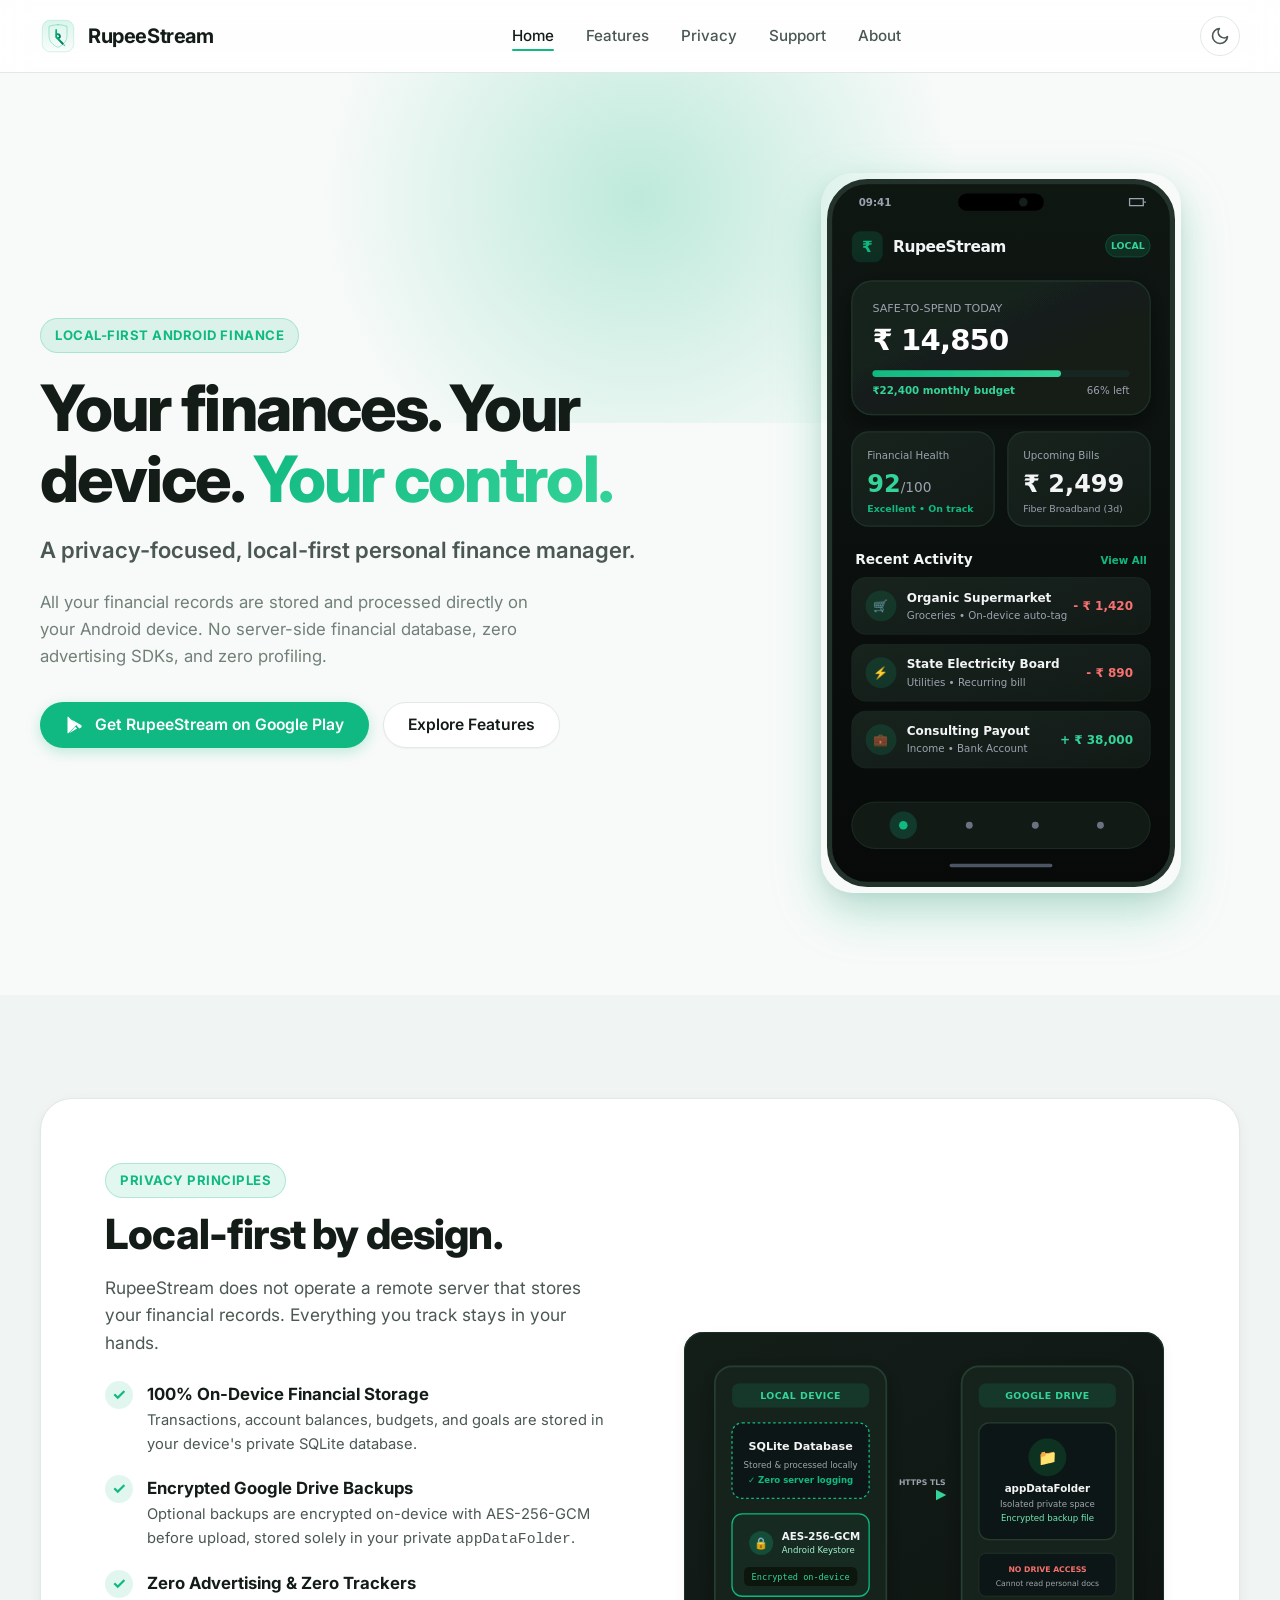
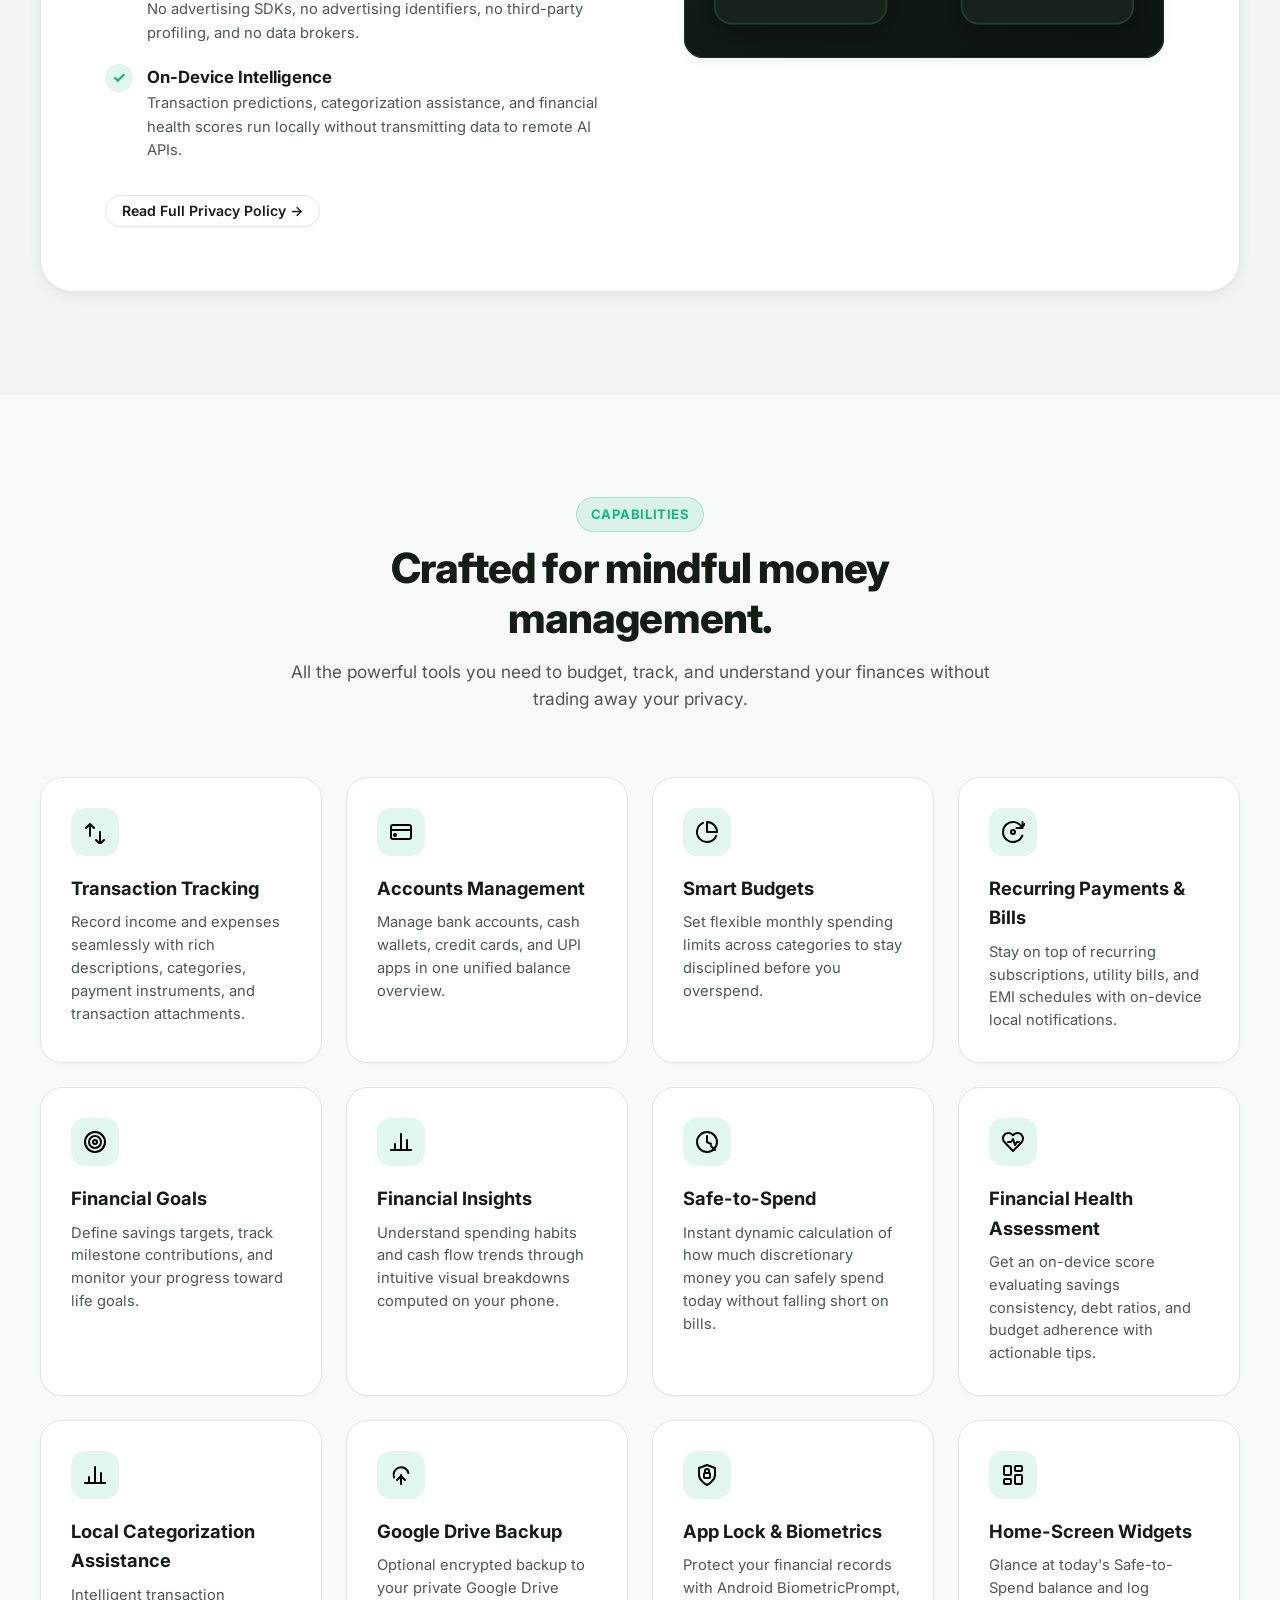
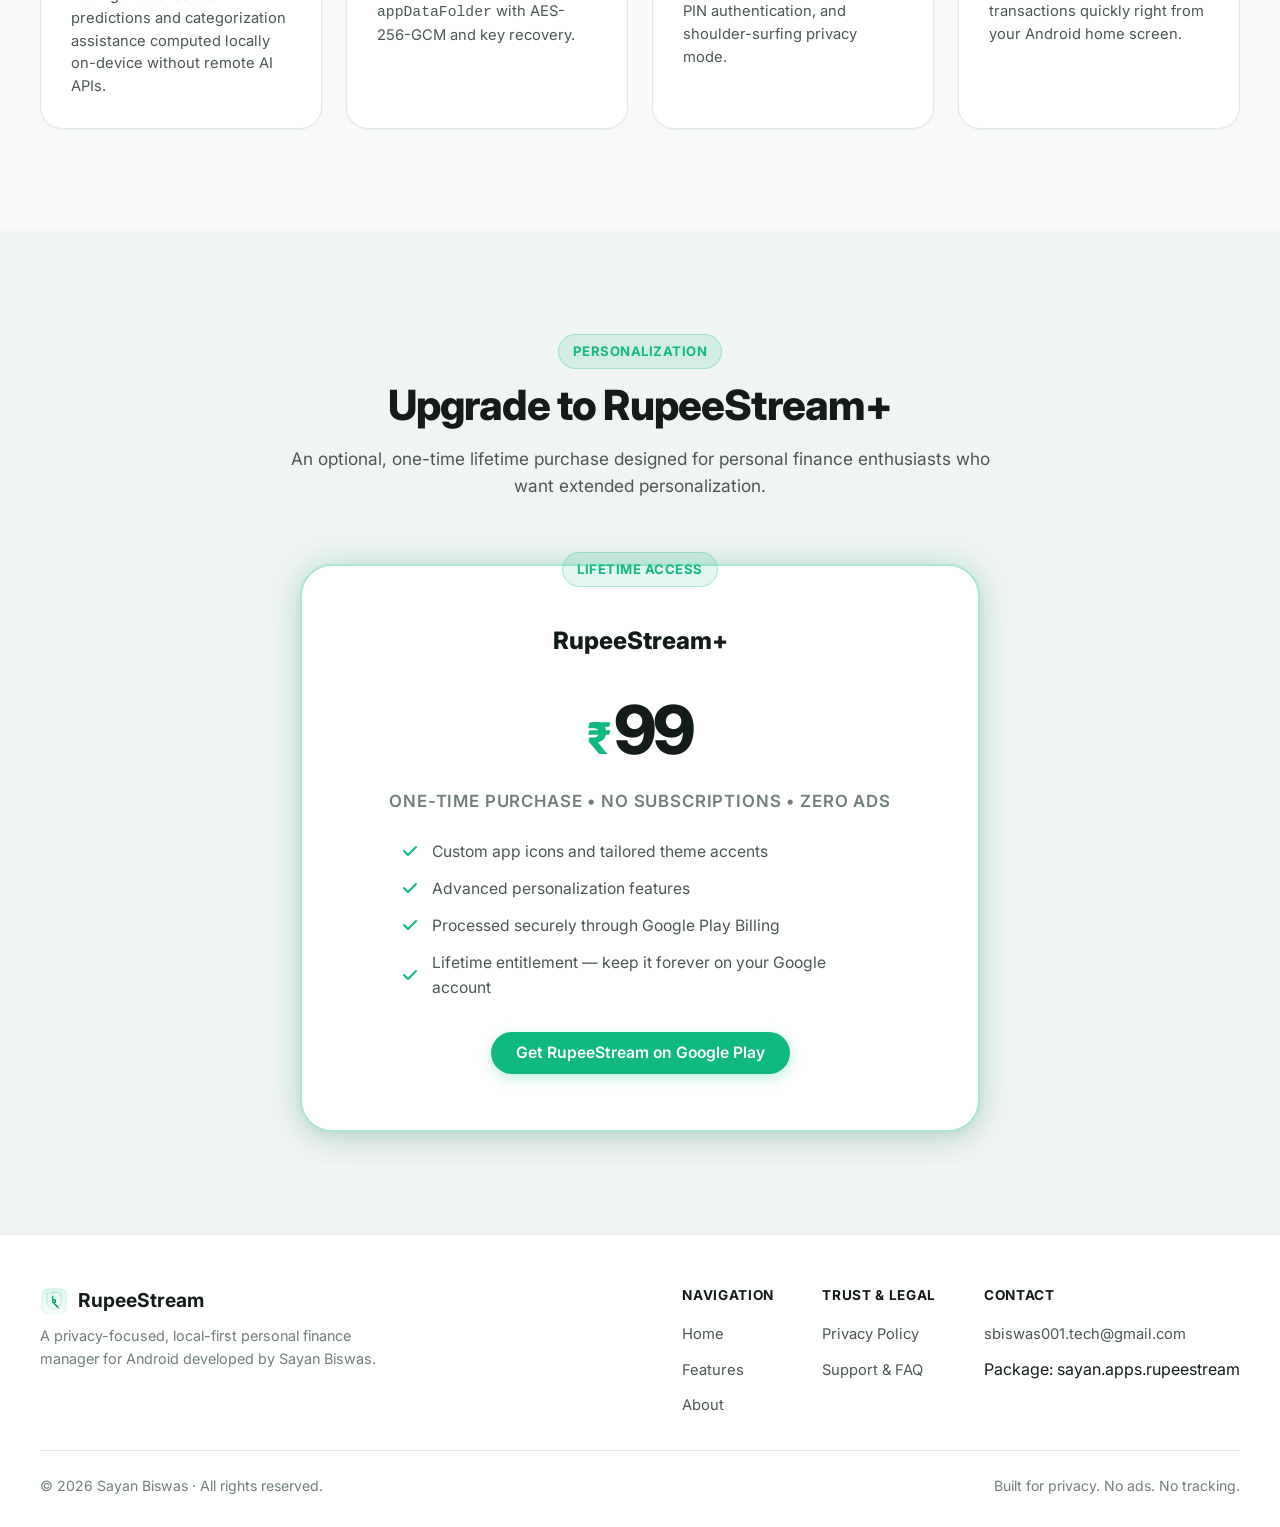
==== index.html @ f7b8b05d "Initial commit: RupeeStream showcase website" ====
<!DOCTYPE html>
<html lang="en">
<head>
  <meta charset="UTF-8">
  <meta name="viewport" content="width=device-width, initial-scale=1.0">
  <title>RupeeStream — Privacy-Focused, Local-First Personal Finance Manager</title>
  <meta name="description" content="RupeeStream is a local-first Android personal finance application by Sayan Biswas. Your finances, your device, your control. Zero tracking, zero ads, encrypted backups.">
  
  <!-- Open Graph / Meta -->
  <meta property="og:type" content="website">
  <meta property="og:title" content="RupeeStream — Privacy-Focused Personal Finance">
  <meta property="og:description" content="Local-first personal finance application for Android. Track expenses, budgets, recurring bills, and safe-to-spend with total on-device privacy.">
  <meta property="og:image" content="assets/branding/logo.svg">
  <meta name="theme-color" content="#10B981">

  <!-- Favicon -->
  <link rel="icon" type="image/svg+xml" href="assets/branding/favicon.svg">

  <!-- Fonts & Stylesheet -->
  <link rel="preconnect" href="https://fonts.googleapis.com">
  <link rel="preconnect" href="https://fonts.gstatic.com" crossorigin>
  <link href="https://fonts.googleapis.com/css2?family=Inter:wght@400;500;600;700;800&display=swap" rel="stylesheet">
  <link rel="stylesheet" href="assets/css/style.css">
</head>
<body>

  <!-- Site Navigation Header -->
  <header class="site-header" id="header">
    <div class="container nav-container">
      <a href="index.html" class="brand-link" aria-label="RupeeStream Home">
        <img src="assets/branding/logo.svg" alt="RupeeStream Logo" class="brand-logo" width="36" height="36">
        <span class="brand-name">RupeeStream</span>
      </a>

      <nav aria-label="Main Navigation">
        <ul class="nav-links">
          <li><a href="index.html" class="nav-link active">Home</a></li>
          <li><a href="#features" class="nav-link">Features</a></li>
          <li><a href="privacy-policy.html" class="nav-link">Privacy</a></li>
          <li><a href="support.html" class="nav-link">Support</a></li>
          <li><a href="about.html" class="nav-link">About</a></li>
        </ul>
      </nav>

      <div class="nav-actions">
        <button class="theme-toggle" type="button" aria-label="Toggle theme" title="Toggle theme">
          <svg xmlns="http://www.w3.org/2000/svg" viewBox="0 0 24 24" fill="none" stroke="currentColor" stroke-width="2"><path d="M21 12.79A9 9 0 1 1 11.21 3 7 7 0 0 0 21 12.79z"/></svg>
        </button>
        <button class="mobile-nav-toggle" type="button" aria-label="Open menu" aria-expanded="false">
          <svg xmlns="http://www.w3.org/2000/svg" viewBox="0 0 24 24" fill="none" stroke="currentColor" stroke-width="2"><line x1="3" y1="12" x2="21" y2="12"/><line x1="3" y1="6" x2="21" y2="6"/><line x1="3" y1="18" x2="21" y2="18"/></svg>
        </button>
      </div>
    </div>
  </header>

  <main>
    <!-- Hero Section -->
    <section class="hero" id="hero">
      <div class="hero-glow-bg"></div>
      <div class="container hero-grid">
        <div class="hero-content">
          <span class="badge-pill">Local-First Android Finance</span>
          <h1 class="hero-title">Your finances. Your device. <span>Your control.</span></h1>
          <p class="hero-tagline">A privacy-focused, local-first personal finance manager.</p>
          <p class="hero-philosophy">
            All your financial records are stored and processed directly on your Android device. No server-side financial database, zero advertising SDKs, and zero profiling.
          </p>
          <div class="hero-actions">
            <!-- Google Play Store Button (Placeholder configured for sayan.apps.rupeestream) -->
            <a href="https://play.google.com/store/apps/details?id=sayan.apps.rupeestream" class="btn btn-primary" target="_blank" rel="noopener noreferrer">
              <svg xmlns="http://www.w3.org/2000/svg" viewBox="0 0 24 24" width="20" height="20" fill="currentColor"><path d="M3.609 1.814L13.792 12 3.61 22.186a2.38 2.38 0 0 1-.61-.986V2.8c0-.369.215-.718.609-.986zm11.254 11.257l2.257-2.257-9.432-5.445 7.175 7.702zm2.257-2.257l1.96 1.132a1.868 1.868 0 0 1 0 3.238l-1.96 1.132-2.583-2.751 2.583-2.751zm-4.84 3.265l-7.175 7.702 9.432-5.445-2.257-2.257z"/></svg>
              Get RupeeStream on Google Play
            </a>
            <a href="#features" class="btn btn-secondary">Explore Features</a>
          </div>
        </div>

        <div class="hero-preview">
          <img src="assets/screenshots/mockup-dashboard.svg" alt="RupeeStream Android App Dashboard Preview" class="hero-mockup-frame" width="360" height="720">
        </div>
      </div>
    </section>

    <!-- Privacy Spotlight Section -->
    <section class="section section-alt" id="privacy">
      <div class="container">
        <div class="privacy-spotlight-card">
          <div class="privacy-spotlight-grid">
            <div>
              <span class="badge-pill">Privacy Principles</span>
              <h2 class="section-title">Local-first by design.</h2>
              <p class="section-subtitle">
                RupeeStream does not operate a remote server that stores your financial records. Everything you track stays in your hands.
              </p>

              <div class="privacy-points">
                <div class="privacy-point">
                  <div class="privacy-point-icon">✓</div>
                  <div>
                    <h4>100% On-Device Financial Storage</h4>
                    <p>Transactions, account balances, budgets, and goals are stored in your device's private SQLite database.</p>
                  </div>
                </div>

                <div class="privacy-point">
                  <div class="privacy-point-icon">✓</div>
                  <div>
                    <h4>Encrypted Google Drive Backups</h4>
                    <p>Optional backups are encrypted on-device with AES-256-GCM before upload, stored solely in your private <code>appDataFolder</code>.</p>
                  </div>
                </div>

                <div class="privacy-point">
                  <div class="privacy-point-icon">✓</div>
                  <div>
                    <h4>Zero Advertising &amp; Zero Trackers</h4>
                    <p>No advertising SDKs, no advertising identifiers, no third-party profiling, and no data brokers.</p>
                  </div>
                </div>

                <div class="privacy-point">
                  <div class="privacy-point-icon">✓</div>
                  <div>
                    <h4>On-Device Intelligence</h4>
                    <p>Transaction predictions, categorization assistance, and financial health scores run locally without transmitting data to remote AI APIs.</p>
                  </div>
                </div>
              </div>

              <div style="margin-top: 32px;">
                <a href="privacy-policy.html" class="btn btn-secondary btn-sm">Read Full Privacy Policy →</a>
              </div>
            </div>

            <div style="display: flex; justify-content: center;">
              <img src="assets/screenshots/mockup-privacy-backup.svg" alt="AES-256-GCM On-Device Encryption to Google Drive appDataFolder" style="border-radius: 18px; box-shadow: var(--shadow-md); width: 100%; max-width: 480px;">
            </div>
          </div>
        </div>
      </div>
    </section>

    <!-- Core Features Grid -->
    <section class="section" id="features">
      <div class="container">
        <div class="section-header">
          <span class="badge-pill">Capabilities</span>
          <h2 class="section-title">Crafted for mindful money management.</h2>
          <p class="section-subtitle">
            All the powerful tools you need to budget, track, and understand your finances without trading away your privacy.
          </p>
        </div>

        <div class="features-grid">
          <!-- 1. Transactions -->
          <article class="feature-card">
            <div class="feature-icon-wrapper">
              <img src="assets/icons/transactions.svg" alt="" width="24" height="24">
            </div>
            <h3 class="feature-title">Transaction Tracking</h3>
            <p class="feature-desc">Record income and expenses seamlessly with rich descriptions, categories, payment instruments, and transaction attachments.</p>
          </article>

          <!-- 2. Accounts -->
          <article class="feature-card">
            <div class="feature-icon-wrapper">
              <img src="assets/icons/accounts.svg" alt="" width="24" height="24">
            </div>
            <h3 class="feature-title">Accounts Management</h3>
            <p class="feature-desc">Manage bank accounts, cash wallets, credit cards, and UPI apps in one unified balance overview.</p>
          </article>

          <!-- 3. Budgets -->
          <article class="feature-card">
            <div class="feature-icon-wrapper">
              <img src="assets/icons/budgets.svg" alt="" width="24" height="24">
            </div>
            <h3 class="feature-title">Smart Budgets</h3>
            <p class="feature-desc">Set flexible monthly spending limits across categories to stay disciplined before you overspend.</p>
          </article>

          <!-- 4. Recurring Payments -->
          <article class="feature-card">
            <div class="feature-icon-wrapper">
              <img src="assets/icons/recurring.svg" alt="" width="24" height="24">
            </div>
            <h3 class="feature-title">Recurring Payments &amp; Bills</h3>
            <p class="feature-desc">Stay on top of recurring subscriptions, utility bills, and EMI schedules with on-device local notifications.</p>
          </article>

          <!-- 5. Goals -->
          <article class="feature-card">
            <div class="feature-icon-wrapper">
              <img src="assets/icons/goals.svg" alt="" width="24" height="24">
            </div>
            <h3 class="feature-title">Financial Goals</h3>
            <p class="feature-desc">Define savings targets, track milestone contributions, and monitor your progress toward life goals.</p>
          </article>

          <!-- 6. Financial Insights -->
          <article class="feature-card">
            <div class="feature-icon-wrapper">
              <img src="assets/icons/insights.svg" alt="" width="24" height="24">
            </div>
            <h3 class="feature-title">Financial Insights</h3>
            <p class="feature-desc">Understand spending habits and cash flow trends through intuitive visual breakdowns computed on your phone.</p>
          </article>

          <!-- 7. Safe-to-Spend -->
          <article class="feature-card">
            <div class="feature-icon-wrapper">
              <img src="assets/icons/safe-to-spend.svg" alt="" width="24" height="24">
            </div>
            <h3 class="feature-title">Safe-to-Spend</h3>
            <p class="feature-desc">Instant dynamic calculation of how much discretionary money you can safely spend today without falling short on bills.</p>
          </article>

          <!-- 8. Financial Health -->
          <article class="feature-card">
            <div class="feature-icon-wrapper">
              <img src="assets/icons/health.svg" alt="" width="24" height="24">
            </div>
            <h3 class="feature-title">Financial Health Assessment</h3>
            <p class="feature-desc">Get an on-device score evaluating savings consistency, debt ratios, and budget adherence with actionable tips.</p>
          </article>

          <!-- 9. Prediction Assistance -->
          <article class="feature-card">
            <div class="feature-icon-wrapper">
              <img src="assets/icons/insights.svg" alt="" width="24" height="24">
            </div>
            <h3 class="feature-title">Local Categorization Assistance</h3>
            <p class="feature-desc">Intelligent transaction predictions and categorization assistance computed locally on-device without remote AI APIs.</p>
          </article>

          <!-- 10. Backup & Restore -->
          <article class="feature-card">
            <div class="feature-icon-wrapper">
              <img src="assets/icons/backup.svg" alt="" width="24" height="24">
            </div>
            <h3 class="feature-title">Google Drive Backup</h3>
            <p class="feature-desc">Optional encrypted backup to your private Google Drive <code>appDataFolder</code> with AES-256-GCM and key recovery.</p>
          </article>

          <!-- 11. Security & Biometrics -->
          <article class="feature-card">
            <div class="feature-icon-wrapper">
              <img src="assets/icons/security.svg" alt="" width="24" height="24">
            </div>
            <h3 class="feature-title">App Lock &amp; Biometrics</h3>
            <p class="feature-desc">Protect your financial records with Android BiometricPrompt, PIN authentication, and shoulder-surfing privacy mode.</p>
          </article>

          <!-- 12. Widgets -->
          <article class="feature-card">
            <div class="feature-icon-wrapper">
              <img src="assets/icons/widgets.svg" alt="" width="24" height="24">
            </div>
            <h3 class="feature-title">Home-Screen Widgets</h3>
            <p class="feature-desc">Glance at today's Safe-to-Spend balance and log transactions quickly right from your Android home screen.</p>
          </article>
        </div>
      </div>
    </section>

    <!-- RupeeStream+ Upgrade Section -->
    <section class="section section-alt" id="premium">
      <div class="container">
        <div class="section-header">
          <span class="badge-pill">Personalization</span>
          <h2 class="section-title">Upgrade to RupeeStream+</h2>
          <p class="section-subtitle">
            An optional, one-time lifetime purchase designed for personal finance enthusiasts who want extended personalization.
          </p>
        </div>

        <div class="pricing-card">
          <div class="pricing-badge badge-pill">Lifetime Access</div>
          <h3 style="font-size: 1.5rem; font-weight: 800; color: var(--text-primary);">RupeeStream+</h3>
          <div class="pricing-amount">
            <span class="pricing-currency">₹</span>99
          </div>
          <div class="pricing-term">One-time purchase • No subscriptions • Zero ads</div>

          <ul class="pricing-features-list">
            <li>
              <svg xmlns="http://www.w3.org/2000/svg" viewBox="0 0 20 20" fill="currentColor"><path fill-rule="evenodd" d="M16.707 5.293a1 1 0 010 1.414l-8 8a1 1 0 01-1.414 0l-4-4a1 1 0 011.414-1.414L8 12.586l7.293-7.293a1 1 0 011.414 0z" clip-rule="evenodd"/></svg>
              <span>Custom app icons and tailored theme accents</span>
            </li>
            <li>
              <svg xmlns="http://www.w3.org/2000/svg" viewBox="0 0 20 20" fill="currentColor"><path fill-rule="evenodd" d="M16.707 5.293a1 1 0 010 1.414l-8 8a1 1 0 01-1.414 0l-4-4a1 1 0 011.414-1.414L8 12.586l7.293-7.293a1 1 0 011.414 0z" clip-rule="evenodd"/></svg>
              <span>Advanced personalization features</span>
            </li>
            <li>
              <svg xmlns="http://www.w3.org/2000/svg" viewBox="0 0 20 20" fill="currentColor"><path fill-rule="evenodd" d="M16.707 5.293a1 1 0 010 1.414l-8 8a1 1 0 01-1.414 0l-4-4a1 1 0 011.414-1.414L8 12.586l7.293-7.293a1 1 0 011.414 0z" clip-rule="evenodd"/></svg>
              <span>Processed securely through Google Play Billing</span>
            </li>
            <li>
              <svg xmlns="http://www.w3.org/2000/svg" viewBox="0 0 20 20" fill="currentColor"><path fill-rule="evenodd" d="M16.707 5.293a1 1 0 010 1.414l-8 8a1 1 0 01-1.414 0l-4-4a1 1 0 011.414-1.414L8 12.586l7.293-7.293a1 1 0 011.414 0z" clip-rule="evenodd"/></svg>
              <span>Lifetime entitlement — keep it forever on your Google account</span>
            </li>
          </ul>

          <a href="https://play.google.com/store/apps/details?id=sayan.apps.rupeestream" class="btn btn-primary" target="_blank" rel="noopener noreferrer">
            Get RupeeStream on Google Play
          </a>
        </div>
      </div>
    </section>
  </main>

  <!-- Site Footer -->
  <footer class="site-footer">
    <div class="container footer-container">
      <div class="footer-top">
        <div class="footer-brand">
          <div class="footer-brand-title">
            <img src="assets/branding/logo.svg" alt="" width="28" height="28">
            RupeeStream
          </div>
          <p class="footer-brand-desc">
            A privacy-focused, local-first personal finance manager for Android developed by Sayan Biswas.
          </p>
        </div>

        <div class="footer-nav">
          <div class="footer-nav-col">
            <h5>Navigation</h5>
            <ul class="footer-nav-links">
              <li><a href="index.html">Home</a></li>
              <li><a href="#features">Features</a></li>
              <li><a href="about.html">About</a></li>
            </ul>
          </div>

          <div class="footer-nav-col">
            <h5>Trust &amp; Legal</h5>
            <ul class="footer-nav-links">
              <li><a href="privacy-policy.html">Privacy Policy</a></li>
              <li><a href="support.html">Support &amp; FAQ</a></li>
            </ul>
          </div>

          <div class="footer-nav-col">
            <h5>Contact</h5>
            <ul class="footer-nav-links">
              <li><a href="mailto:sbiswas001.tech@gmail.com">sbiswas001.tech@gmail.com</a></li>
              <li><span>Package: sayan.apps.rupeestream</span></li>
            </ul>
          </div>
        </div>
      </div>

      <div class="footer-bottom">
        <p>© 2026 Sayan Biswas · All rights reserved.</p>
        <p>Built for privacy. No ads. No tracking.</p>
      </div>
    </div>
  </footer>

  <script src="assets/js/main.js"></script>
</body>
</html>
---- assets/css/style.css ----
/* ==========================================================================
   RupeeStream Showcase - Modern Design System & Stylesheet
   Designed for RupeeStream (sayan.apps.rupeestream) by Sayan Biswas
   Primary Accent: #10B981 (RupeeStream Green)
   ========================================================================== */

/* --------------------------------------------------------------------------
   1. Theme Custom Properties & Design Tokens
   -------------------------------------------------------------------------- */
:root {
  /* Color Palette - Light Mode Default */
  --bg: #f8faf9;
  --bg-alt: #f0f4f2;
  --surface: #ffffff;
  --surface-raised: #ffffff;
  --surface-translucent: rgba(255, 255, 255, 0.82);
  --border: #e2e8e5;
  --border-focus: #10b981;
  --text-primary: #131c17;
  --text-secondary: #4b5851;
  --text-muted: #718077;
  --text-inverse: #ffffff;

  /* RupeeStream Brand Palette */
  --primary: #10b981;
  --primary-hover: #059669;
  --primary-subtle: rgba(16, 185, 129, 0.12);
  --primary-glow: rgba(16, 185, 129, 0.25);
  --accent-light: #34d399;
  --accent-dark: #047857;

  /* Status Colors */
  --success: #10b981;
  --danger: #ef4444;
  --warning: #f59e0b;
  --info: #0ea5e9;

  /* Typography */
  --font-sans: 'Inter', -apple-system, BlinkMacSystemFont, "Segoe UI", Roboto, "Helvetica Neue", Arial, sans-serif;
  --font-mono: ui-monospace, SFMono-Regular, Menlo, Monaco, Consolas, monospace;

  /* Elevation & Shadows */
  --shadow-sm: 0 1px 2px rgba(0, 0, 0, 0.04);
  --shadow-md: 0 4px 16px -2px rgba(16, 28, 23, 0.06), 0 2px 6px -2px rgba(16, 28, 23, 0.04);
  --shadow-lg: 0 12px 32px -4px rgba(16, 28, 23, 0.08), 0 4px 12px -2px rgba(16, 28, 23, 0.04);
  --shadow-glow: 0 0 24px var(--primary-glow);

  /* Layout */
  --container-max: 1200px;
  --radius-sm: 8px;
  --radius-md: 14px;
  --radius-lg: 22px;
  --radius-xl: 32px;
  --radius-pill: 9999px;

  /* Transitions */
  --transition-fast: 150ms ease;
  --transition-normal: 250ms ease;
  --transition-slow: 400ms cubic-bezier(0.16, 1, 0.3, 1);
}

/* Dark Mode Tokens */
[data-theme="dark"] {
  --bg: #0c120f;
  --bg-alt: #121a15;
  --surface: #15201b;
  --surface-raised: #1c2a23;
  --surface-translucent: rgba(21, 32, 27, 0.85);
  --border: #23342b;
  --border-focus: #34d399;
  --text-primary: #f2f7f4;
  --text-secondary: #9cb1a5;
  --text-muted: #6a7f74;
  --text-inverse: #0c120f;

  --primary: #10b981;
  --primary-hover: #34d399;
  --primary-subtle: rgba(16, 185, 129, 0.16);
  --primary-glow: rgba(16, 185, 129, 0.35);

  --shadow-sm: 0 1px 2px rgba(0, 0, 0, 0.2);
  --shadow-md: 0 6px 20px rgba(0, 0, 0, 0.3);
  --shadow-lg: 0 16px 40px rgba(0, 0, 0, 0.45);
}

@media (prefers-color-scheme: dark) {
  :root:not([data-theme="light"]) {
    --bg: #0c120f;
    --bg-alt: #121a15;
    --surface: #15201b;
    --surface-raised: #1c2a23;
    --surface-translucent: rgba(21, 32, 27, 0.85);
    --border: #23342b;
    --border-focus: #34d399;
    --text-primary: #f2f7f4;
    --text-secondary: #9cb1a5;
    --text-muted: #6a7f74;
    --text-inverse: #0c120f;

    --primary: #10b981;
    --primary-hover: #34d399;
    --primary-subtle: rgba(16, 185, 129, 0.16);
    --primary-glow: rgba(16, 185, 129, 0.35);

    --shadow-sm: 0 1px 2px rgba(0, 0, 0, 0.2);
    --shadow-md: 0 6px 20px rgba(0, 0, 0, 0.3);
    --shadow-lg: 0 16px 40px rgba(0, 0, 0, 0.45);
  }
}

/* --------------------------------------------------------------------------
   2. Base & Reset
   -------------------------------------------------------------------------- */
*, *::before, *::after {
  box-sizing: border-box;
  margin: 0;
  padding: 0;
}

html {
  font-family: var(--font-sans);
  color: var(--text-primary);
  background-color: var(--bg);
  line-height: 1.6;
  -webkit-text-size-adjust: 100%;
  scroll-behavior: smooth;
  scroll-padding-top: 88px;
}

body {
  min-height: 100vh;
  display: flex;
  flex-direction: column;
  background-color: var(--bg);
  transition: background-color var(--transition-normal), color var(--transition-normal);
  overflow-x: hidden;
}

img, svg {
  display: block;
  max-width: 100%;
}

a {
  color: var(--primary);
  text-decoration: none;
  transition: color var(--transition-fast);
}

a:hover {
  color: var(--primary-hover);
}

a:focus-visible, button:focus-visible {
  outline: 2px solid var(--border-focus);
  outline-offset: 3px;
}

/* --------------------------------------------------------------------------
   3. Layout Utilities
   -------------------------------------------------------------------------- */
.container {
  width: min(var(--container-max), calc(100% - 40px));
  margin-inline: auto;
}

.container-narrow {
  width: min(840px, calc(100% - 40px));
  margin-inline: auto;
}

.section {
  padding-block: clamp(60px, 8vw, 110px);
  position: relative;
}

.section-alt {
  background-color: var(--bg-alt);
}

/* --------------------------------------------------------------------------
   4. Header & Navigation
   -------------------------------------------------------------------------- */
.site-header {
  position: sticky;
  top: 0;
  z-index: 100;
  background-color: var(--surface-translucent);
  backdrop-filter: blur(14px);
  -webkit-backdrop-filter: blur(14px);
  border-bottom: 1px solid var(--border);
  transition: border-color var(--transition-normal), background-color var(--transition-normal);
}

.nav-container {
  display: flex;
  align-items: center;
  justify-content: space-between;
  height: 72px;
}

.brand-link {
  display: flex;
  align-items: center;
  gap: 12px;
  font-size: 1.25rem;
  font-weight: 700;
  color: var(--text-primary);
  letter-spacing: -0.02em;
}

.brand-logo {
  width: 36px;
  height: 36px;
  border-radius: 10px;
}

.brand-name {
  display: flex;
  align-items: center;
  gap: 6px;
}

.nav-links {
  display: flex;
  align-items: center;
  gap: 32px;
  list-style: none;
}

.nav-link {
  font-size: 0.95rem;
  font-weight: 500;
  color: var(--text-secondary);
  position: relative;
  padding: 6px 0;
  transition: color var(--transition-fast);
}

.nav-link:hover, .nav-link.active {
  color: var(--text-primary);
}

.nav-link.active::after {
  content: "";
  position: absolute;
  bottom: 0;
  left: 0;
  right: 0;
  height: 2px;
  background-color: var(--primary);
  border-radius: 2px;
}

.nav-actions {
  display: flex;
  align-items: center;
  gap: 12px;
}

/* Theme Toggle Button */
.theme-toggle {
  background: var(--surface);
  border: 1px solid var(--border);
  color: var(--text-secondary);
  cursor: pointer;
  padding: 8px;
  border-radius: var(--radius-pill);
  display: inline-flex;
  align-items: center;
  justify-content: center;
  width: 40px;
  height: 40px;
  transition: all var(--transition-fast);
}

.theme-toggle:hover {
  color: var(--primary);
  border-color: var(--primary);
  background-color: var(--primary-subtle);
}

.theme-toggle svg {
  width: 20px;
  height: 20px;
}

/* Mobile Hamburger Toggle */
.mobile-nav-toggle {
  display: none;
  background: none;
  border: 1px solid var(--border);
  color: var(--text-primary);
  cursor: pointer;
  padding: 8px;
  border-radius: var(--radius-sm);
  width: 40px;
  height: 40px;
}

.mobile-nav-toggle svg {
  width: 22px;
  height: 22px;
}

/* --------------------------------------------------------------------------
   5. Buttons & Badges
   -------------------------------------------------------------------------- */
.btn {
  display: inline-flex;
  align-items: center;
  justify-content: center;
  gap: 10px;
  padding: 12px 24px;
  font-size: 0.98rem;
  font-weight: 600;
  border-radius: var(--radius-pill);
  border: 1px solid transparent;
  cursor: pointer;
  transition: all var(--transition-normal);
  text-decoration: none;
  line-height: 1;
}

.btn-primary {
  background-color: var(--primary);
  color: #ffffff;
  box-shadow: 0 4px 14px var(--primary-glow);
}

.btn-primary:hover {
  background-color: var(--primary-hover);
  color: #ffffff;
  transform: translateY(-2px);
  box-shadow: 0 6px 20px var(--primary-glow);
}

.btn-secondary {
  background-color: var(--surface);
  color: var(--text-primary);
  border-color: var(--border);
  box-shadow: var(--shadow-sm);
}

.btn-secondary:hover {
  border-color: var(--primary);
  color: var(--primary);
  transform: translateY(-2px);
  box-shadow: var(--shadow-md);
}

.btn-sm {
  padding: 8px 16px;
  font-size: 0.88rem;
}

.badge-pill {
  display: inline-flex;
  align-items: center;
  gap: 6px;
  padding: 6px 14px;
  font-size: 0.82rem;
  font-weight: 700;
  letter-spacing: 0.04em;
  text-transform: uppercase;
  border-radius: var(--radius-pill);
  background-color: var(--primary-subtle);
  color: var(--primary);
  border: 1px solid rgba(16, 185, 129, 0.25);
}

/* --------------------------------------------------------------------------
   6. Hero Section
   -------------------------------------------------------------------------- */
.hero {
  padding-top: clamp(60px, 8vw, 100px);
  padding-bottom: clamp(60px, 8vw, 110px);
  overflow: hidden;
  position: relative;
}

.hero-glow-bg {
  position: absolute;
  top: -100px;
  left: 50%;
  transform: translateX(-50%);
  width: min(800px, 100%);
  height: 450px;
  background: radial-gradient(circle, var(--primary-glow) 0%, rgba(16, 185, 129, 0) 70%);
  pointer-events: none;
  z-index: 0;
}

.hero-grid {
  display: grid;
  grid-template-columns: 1.15fr 0.85fr;
  align-items: center;
  gap: clamp(40px, 6vw, 80px);
  position: relative;
  z-index: 1;
}

.hero-content {
  display: flex;
  flex-direction: column;
  align-items: flex-start;
  gap: 20px;
}

.hero-title {
  font-size: clamp(2.5rem, 6vw, 4rem);
  font-weight: 800;
  line-height: 1.1;
  letter-spacing: -0.03em;
  color: var(--text-primary);
}

.hero-title span {
  color: var(--primary);
  background: linear-gradient(135deg, var(--primary) 0%, var(--accent-light) 100%);
  -webkit-background-clip: text;
  -webkit-text-fill-color: transparent;
}

.hero-tagline {
  font-size: clamp(1.15rem, 2.5vw, 1.4rem);
  font-weight: 600;
  color: var(--text-secondary);
  line-height: 1.4;
}

.hero-philosophy {
  font-size: 1.05rem;
  color: var(--text-muted);
  max-width: 520px;
  margin-top: 4px;
}

.hero-actions {
  display: flex;
  flex-wrap: wrap;
  gap: 14px;
  margin-top: 12px;
}

.hero-preview {
  display: flex;
  justify-content: center;
  align-items: center;
  position: relative;
}

.hero-mockup-frame {
  width: 100%;
  max-width: 360px;
  border-radius: var(--radius-xl);
  box-shadow: var(--shadow-lg), 0 20px 50px var(--primary-glow);
  transition: transform var(--transition-slow);
}

.hero-mockup-frame:hover {
  transform: translateY(-6px) scale(1.01);
}

/* --------------------------------------------------------------------------
   7. Section Headers
   -------------------------------------------------------------------------- */
.section-header {
  text-align: center;
  max-width: 700px;
  margin-inline: auto;
  margin-bottom: clamp(40px, 6vw, 64px);
}

.section-title {
  font-size: clamp(1.8rem, 4vw, 2.6rem);
  font-weight: 800;
  letter-spacing: -0.02em;
  line-height: 1.2;
  margin-top: 12px;
  margin-bottom: 14px;
}

.section-subtitle {
  font-size: 1.08rem;
  color: var(--text-secondary);
}

/* --------------------------------------------------------------------------
   8. Privacy Section (Local-First Spotlight)
   -------------------------------------------------------------------------- */
.privacy-spotlight-card {
  background: var(--surface);
  border: 1px solid var(--border);
  border-radius: var(--radius-xl);
  padding: clamp(32px, 5vw, 64px);
  box-shadow: var(--shadow-md);
  position: relative;
  overflow: hidden;
}

.privacy-spotlight-grid {
  display: grid;
  grid-template-columns: 1fr 1fr;
  align-items: center;
  gap: clamp(32px, 5vw, 64px);
}

.privacy-points {
  display: flex;
  flex-direction: column;
  gap: 18px;
  margin-top: 24px;
}

.privacy-point {
  display: flex;
  align-items: flex-start;
  gap: 14px;
}

.privacy-point-icon {
  width: 28px;
  height: 28px;
  flex-shrink: 0;
  border-radius: var(--radius-pill);
  background: var(--primary-subtle);
  color: var(--primary);
  display: flex;
  align-items: center;
  justify-content: center;
  font-weight: bold;
}

.privacy-point h4 {
  font-size: 1.05rem;
  font-weight: 700;
  color: var(--text-primary);
  margin-bottom: 2px;
}

.privacy-point p {
  font-size: 0.92rem;
  color: var(--text-secondary);
}

/* --------------------------------------------------------------------------
   9. Features Grid
   -------------------------------------------------------------------------- */
.features-grid {
  display: grid;
  grid-template-columns: repeat(auto-fit, minmax(280px, 1fr));
  gap: 24px;
}

.feature-card {
  background: var(--surface);
  border: 1px solid var(--border);
  border-radius: var(--radius-lg);
  padding: 30px;
  box-shadow: var(--shadow-sm);
  transition: all var(--transition-normal);
  display: flex;
  flex-direction: column;
}

.feature-card:hover {
  transform: translateY(-4px);
  border-color: rgba(16, 185, 129, 0.4);
  box-shadow: var(--shadow-md);
}

.feature-icon-wrapper {
  width: 48px;
  height: 48px;
  border-radius: var(--radius-md);
  background: var(--primary-subtle);
  color: var(--primary);
  display: flex;
  align-items: center;
  justify-content: center;
  margin-bottom: 18px;
}

.feature-icon-wrapper svg {
  width: 24px;
  height: 24px;
}

.feature-title {
  font-size: 1.15rem;
  font-weight: 700;
  margin-bottom: 8px;
  color: var(--text-primary);
}

.feature-desc {
  font-size: 0.92rem;
  color: var(--text-secondary);
  line-height: 1.55;
}

/* --------------------------------------------------------------------------
   10. RupeeStream+ Section
   -------------------------------------------------------------------------- */
.pricing-card {
  background: var(--surface);
  border: 2px solid rgba(16, 185, 129, 0.35);
  border-radius: var(--radius-xl);
  padding: clamp(32px, 5vw, 56px);
  max-width: 680px;
  margin-inline: auto;
  box-shadow: var(--shadow-lg), 0 0 32px var(--primary-glow);
  text-align: center;
  position: relative;
}

.pricing-badge {
  position: absolute;
  top: -14px;
  left: 50%;
  transform: translateX(-50%);
}

.pricing-amount {
  font-size: clamp(3rem, 7vw, 4.2rem);
  font-weight: 800;
  color: var(--text-primary);
  letter-spacing: -0.03em;
  margin-block: 16px 4px;
  display: flex;
  align-items: baseline;
  justify-content: center;
  gap: 4px;
}

.pricing-currency {
  font-size: 0.65em;
  color: var(--primary);
}

.pricing-term {
  font-size: 1.05rem;
  font-weight: 600;
  color: var(--text-muted);
  text-transform: uppercase;
  letter-spacing: 0.05em;
  margin-bottom: 24px;
}

.pricing-features-list {
  text-align: left;
  list-style: none;
  max-width: 480px;
  margin-inline: auto;
  margin-bottom: 32px;
  display: flex;
  flex-direction: column;
  gap: 12px;
}

.pricing-features-list li {
  display: flex;
  align-items: center;
  gap: 12px;
  font-size: 0.98rem;
  color: var(--text-secondary);
}

.pricing-features-list li svg {
  color: var(--primary);
  width: 20px;
  height: 20px;
  flex-shrink: 0;
}

/* --------------------------------------------------------------------------
   11. Documentation & Policy Content Pages
   -------------------------------------------------------------------------- */
.content-page {
  padding-block: clamp(40px, 6vw, 70px);
}

.article-card {
  background: var(--surface);
  border: 1px solid var(--border);
  border-radius: var(--radius-xl);
  padding: clamp(28px, 5vw, 60px);
  box-shadow: var(--shadow-sm);
}

.page-header {
  margin-bottom: 36px;
  border-bottom: 1px solid var(--border);
  padding-bottom: 28px;
}

.page-title {
  font-size: clamp(2rem, 5vw, 3rem);
  font-weight: 800;
  letter-spacing: -0.02em;
  line-height: 1.15;
  margin-top: 10px;
  margin-bottom: 10px;
}

.page-meta {
  color: var(--text-muted);
  font-size: 0.95rem;
}

.policy-toc {
  background: var(--bg-alt);
  border: 1px solid var(--border);
  border-radius: var(--radius-md);
  padding: 24px;
  margin-bottom: 40px;
}

.policy-toc-title {
  font-size: 1.05rem;
  font-weight: 700;
  margin-bottom: 14px;
  color: var(--text-primary);
}

.policy-toc-list {
  columns: 2;
  list-style: none;
  gap: 24px;
}

@media (max-width: 640px) {
  .policy-toc-list {
    columns: 1;
  }
}

.policy-toc-list li {
  margin-bottom: 8px;
  font-size: 0.9rem;
}

.policy-toc-list a {
  color: var(--text-secondary);
}

.policy-toc-list a:hover {
  color: var(--primary);
}

.content-section {
  margin-bottom: 40px;
}

.content-section h2 {
  font-size: 1.45rem;
  font-weight: 700;
  color: var(--text-primary);
  margin-bottom: 14px;
  display: flex;
  align-items: center;
  gap: 10px;
}

.content-section p {
  color: var(--text-secondary);
  font-size: 1rem;
  line-height: 1.7;
  margin-bottom: 14px;
}

.content-section ul {
  padding-left: 24px;
  margin-bottom: 16px;
}

.content-section li {
  color: var(--text-secondary);
  margin-bottom: 8px;
  font-size: 0.98rem;
}

.callout-box {
  background: var(--primary-subtle);
  border-left: 4px solid var(--primary);
  border-radius: var(--radius-sm);
  padding: 18px 22px;
  margin-block: 20px;
}

.callout-box p {
  margin-bottom: 0;
  color: var(--text-primary);
  font-weight: 500;
}

/* --------------------------------------------------------------------------
   12. Support & FAQ Cards
   -------------------------------------------------------------------------- */
.support-grid {
  display: grid;
  grid-template-columns: repeat(auto-fit, minmax(320px, 1fr));
  gap: 28px;
  margin-bottom: 48px;
}

.support-card {
  background: var(--surface);
  border: 1px solid var(--border);
  border-radius: var(--radius-lg);
  padding: 32px;
  box-shadow: var(--shadow-sm);
}

.support-card-header {
  display: flex;
  align-items: center;
  gap: 14px;
  margin-bottom: 16px;
}

.support-card-title {
  font-size: 1.25rem;
  font-weight: 700;
  color: var(--text-primary);
}

.support-card p {
  color: var(--text-secondary);
  font-size: 0.95rem;
  margin-bottom: 12px;
  line-height: 1.6;
}

.contact-card {
  background: var(--surface-raised);
  border: 1px solid var(--border);
  border-radius: var(--radius-xl);
  padding: 40px;
  text-align: center;
  box-shadow: var(--shadow-md);
  margin-top: 40px;
}

/* --------------------------------------------------------------------------
   13. Footer
   -------------------------------------------------------------------------- */
.site-footer {
  margin-top: auto;
  background-color: var(--surface);
  border-top: 1px solid var(--border);
  padding-block: 50px 30px;
  transition: background-color var(--transition-normal), border-color var(--transition-normal);
}

.footer-container {
  display: flex;
  flex-direction: column;
  gap: 32px;
}

.footer-top {
  display: flex;
  justify-content: space-between;
  align-items: flex-start;
  flex-wrap: wrap;
  gap: 32px;
}

.footer-brand {
  max-width: 340px;
}

.footer-brand-title {
  display: flex;
  align-items: center;
  gap: 10px;
  font-size: 1.2rem;
  font-weight: 700;
  color: var(--text-primary);
  margin-bottom: 8px;
}

.footer-brand-desc {
  font-size: 0.9rem;
  color: var(--text-muted);
}

.footer-nav {
  display: flex;
  gap: 48px;
  flex-wrap: wrap;
}

.footer-nav-col h5 {
  font-size: 0.85rem;
  text-transform: uppercase;
  letter-spacing: 0.05em;
  color: var(--text-primary);
  margin-bottom: 14px;
}

.footer-nav-links {
  list-style: none;
  display: flex;
  flex-direction: column;
  gap: 10px;
}

.footer-nav-links a {
  color: var(--text-secondary);
  font-size: 0.92rem;
}

.footer-nav-links a:hover {
  color: var(--primary);
}

.footer-bottom {
  border-top: 1px solid var(--border);
  padding-top: 24px;
  display: flex;
  justify-content: space-between;
  align-items: center;
  flex-wrap: wrap;
  gap: 16px;
  font-size: 0.88rem;
  color: var(--text-muted);
}

/* --------------------------------------------------------------------------
   14. Mobile Navigation Drawer & Responsive Styles
   -------------------------------------------------------------------------- */
@media (max-width: 860px) {
  .hero-grid {
    grid-template-columns: 1fr;
    text-align: center;
  }

  .hero-content {
    align-items: center;
  }

  .hero-actions {
    justify-content: center;
  }

  .privacy-spotlight-grid {
    grid-template-columns: 1fr;
  }

  .mobile-nav-toggle {
    display: inline-flex;
    align-items: center;
    justify-content: center;
  }

  .nav-links {
    position: fixed;
    top: 72px;
    left: 0;
    right: 0;
    background: var(--surface);
    border-bottom: 1px solid var(--border);
    flex-direction: column;
    padding: 24px;
    gap: 18px;
    transform: translateY(-150%);
    opacity: 0;
    pointer-events: none;
    transition: transform var(--transition-normal), opacity var(--transition-normal);
    box-shadow: var(--shadow-lg);
  }

  .nav-links.open {
    transform: translateY(0);
    opacity: 1;
    pointer-events: auto;
  }

  .nav-link {
    font-size: 1.1rem;
    width: 100%;
    text-align: center;
  }
}

@media (max-width: 480px) {
  .container, .container-narrow {
    width: calc(100% - 28px);
  }

  .btn {
    width: 100%;
  }

  .hero-actions {
    width: 100%;
    flex-direction: column;
  }

  .support-grid {
    grid-template-columns: 1fr;
  }
}
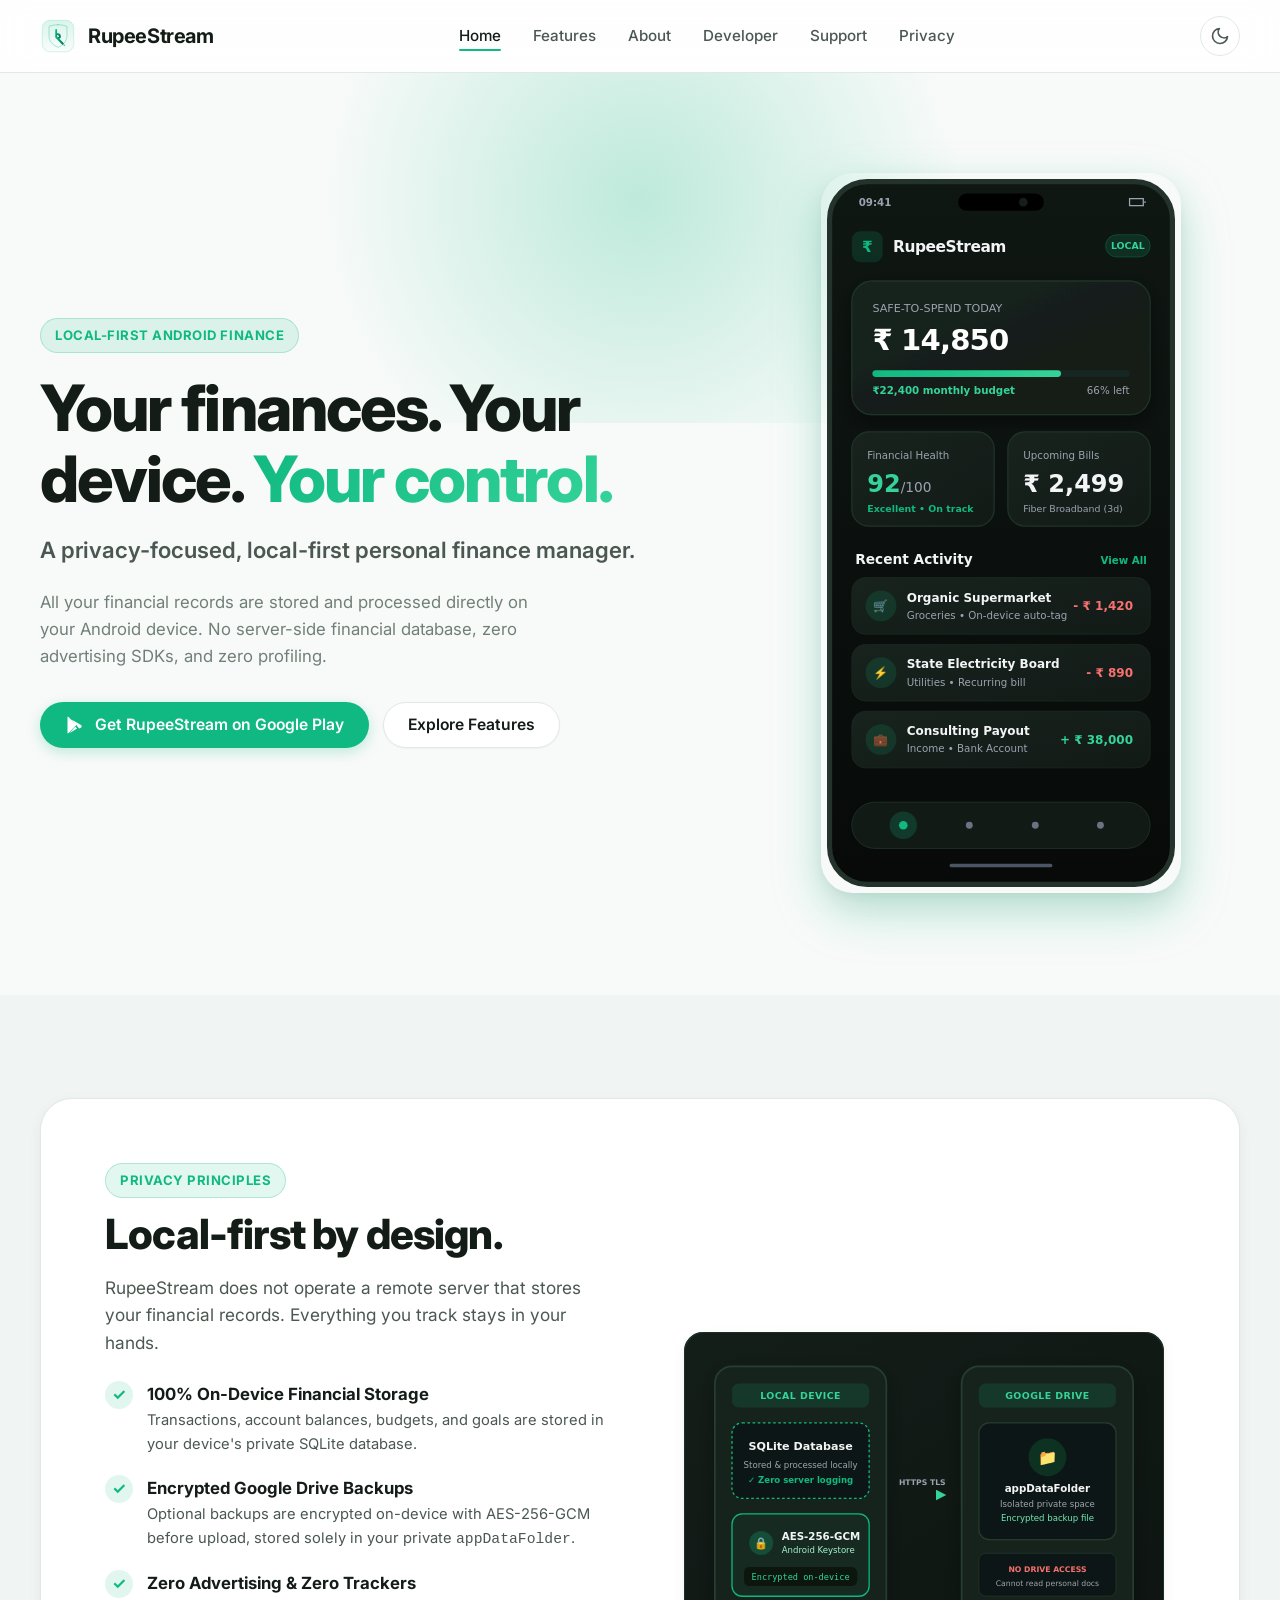
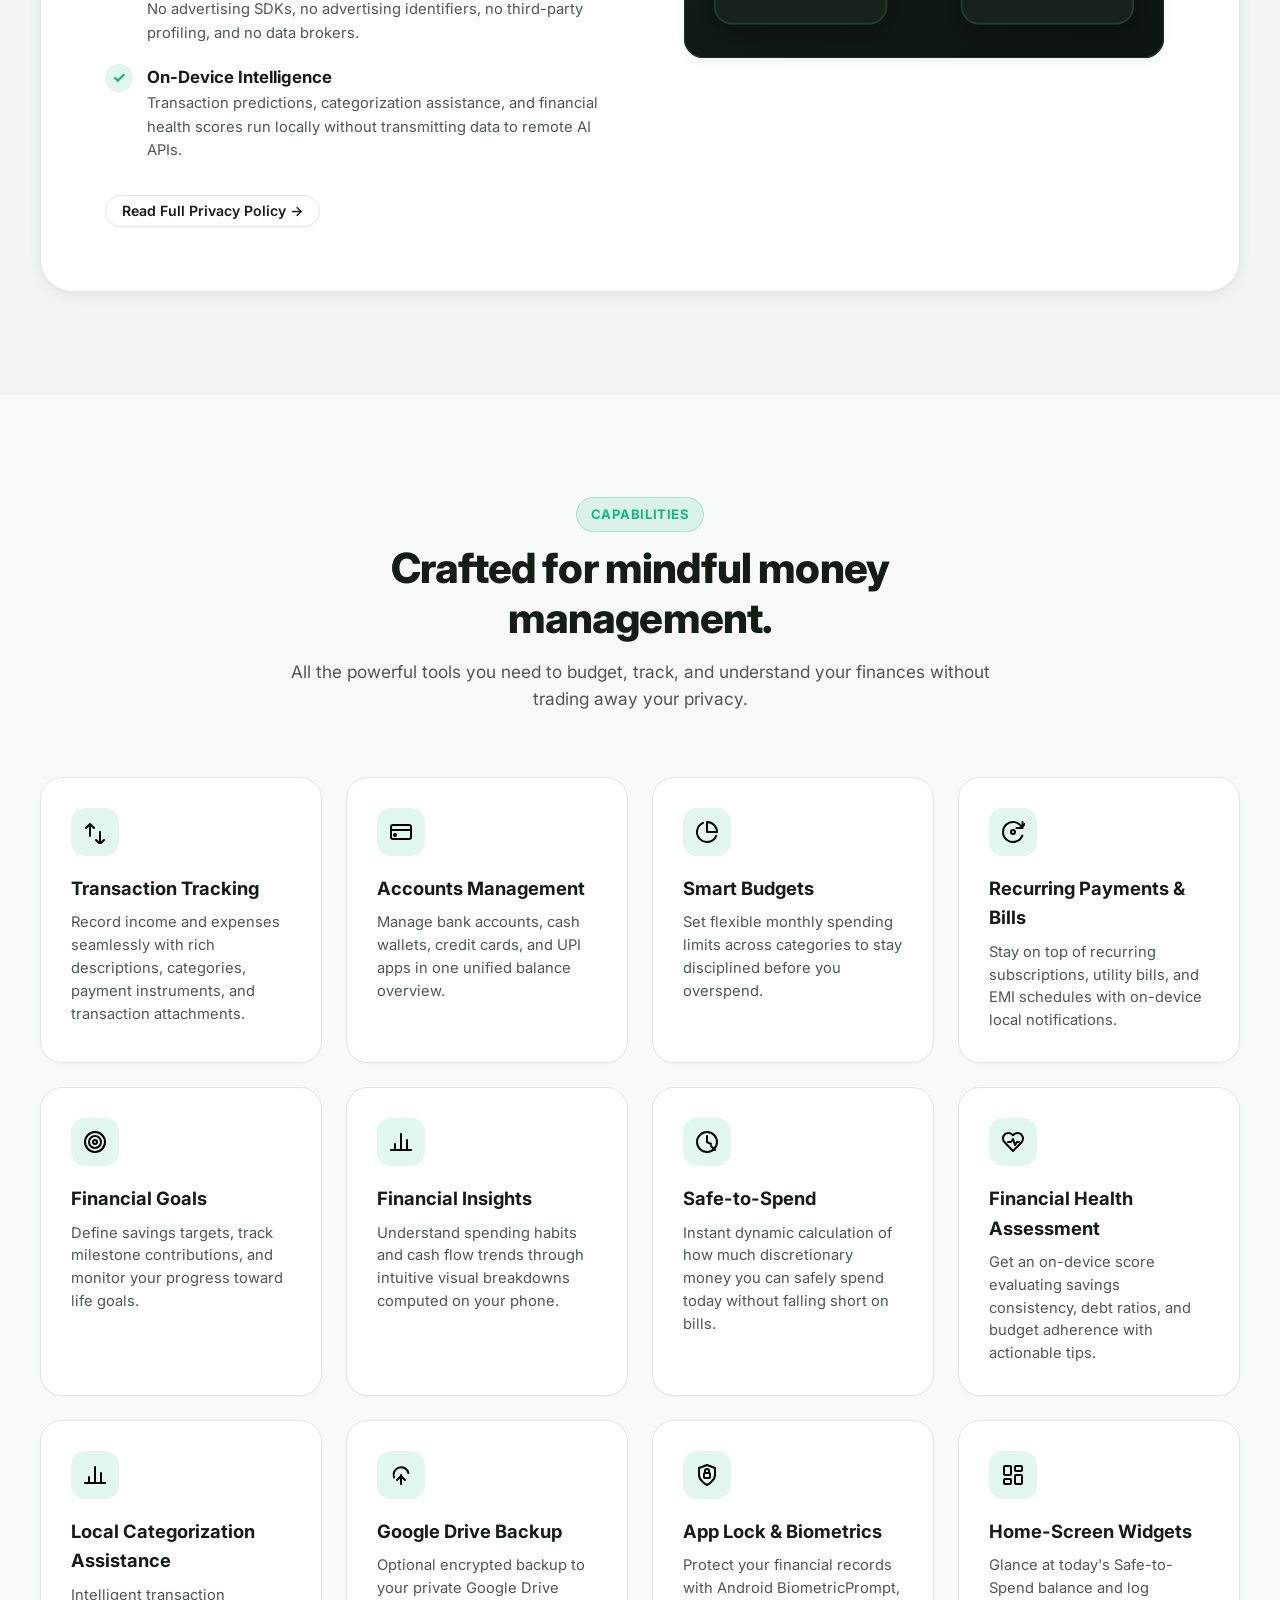
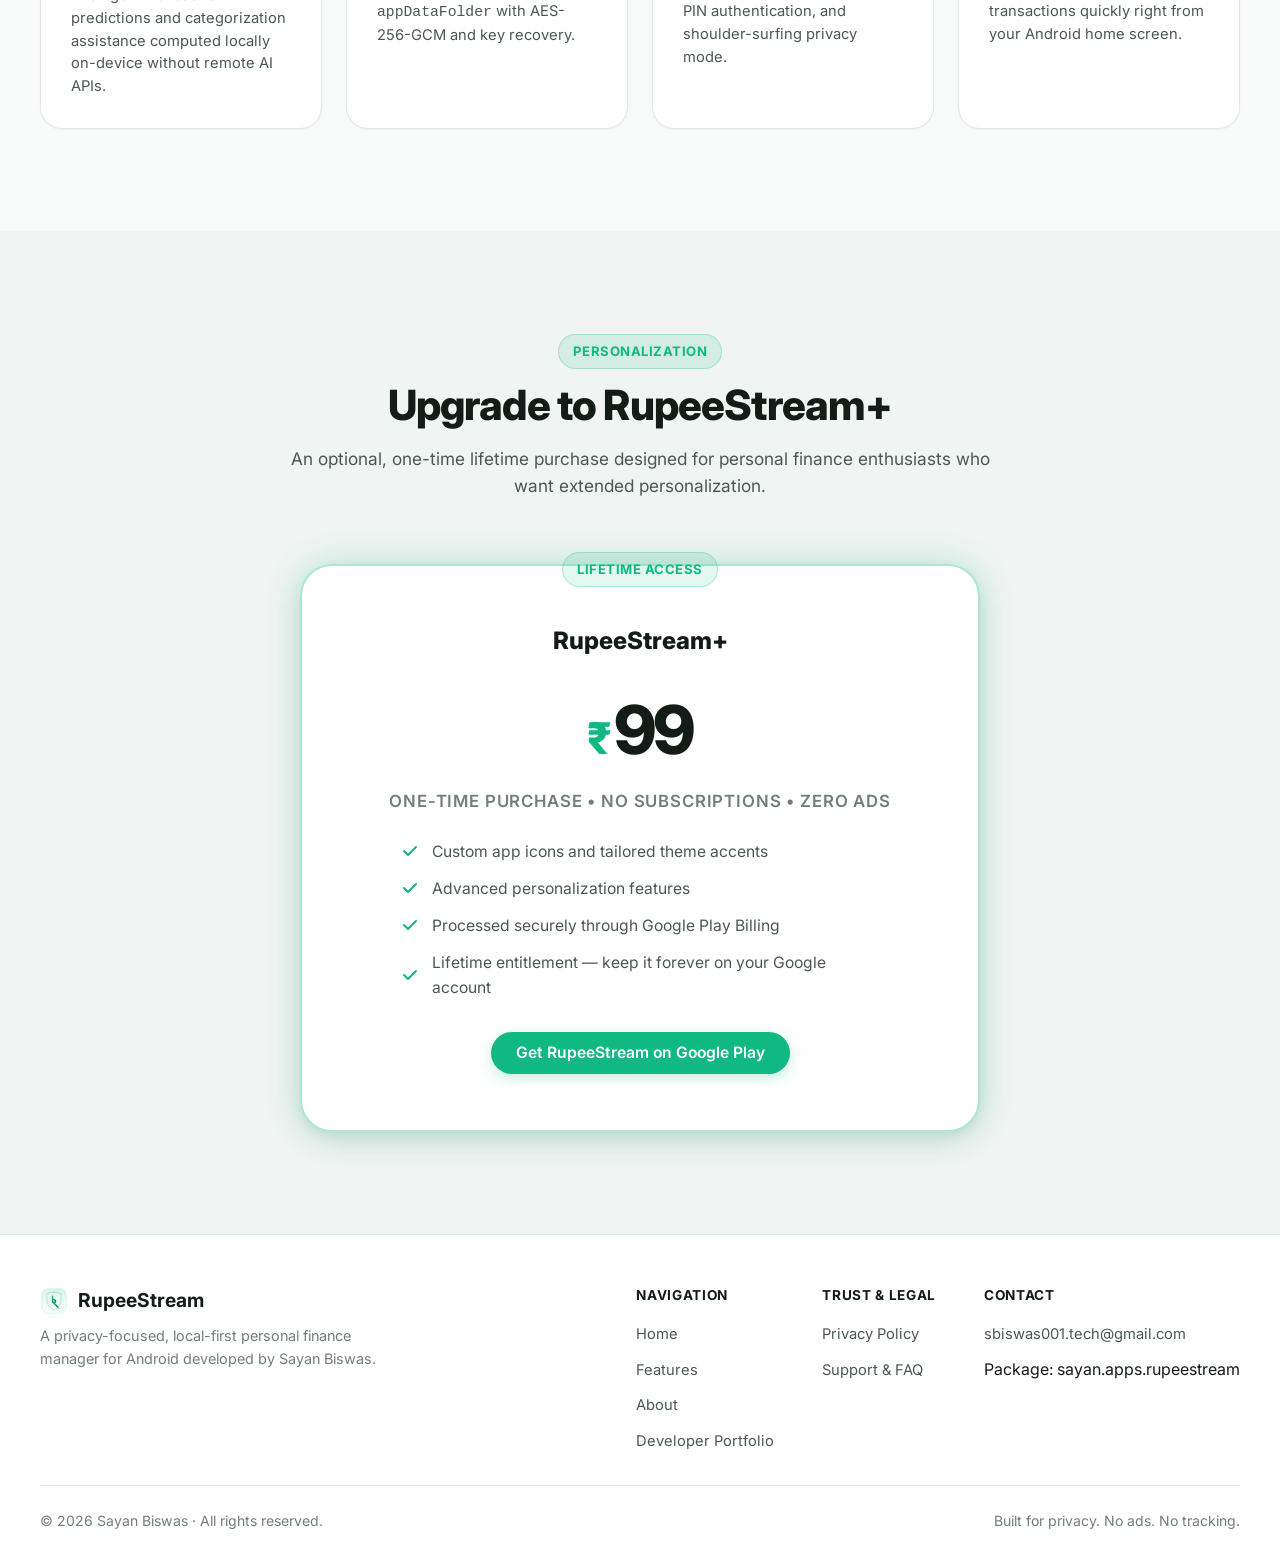
==== commit 7468754b: "Add Developer portfolio page and site-wide navigation links" ====
--- a/index.html
+++ b/index.html
@@ -36,9 +36,10 @@
         <ul class="nav-links">
           <li><a href="index.html" class="nav-link active">Home</a></li>
           <li><a href="#features" class="nav-link">Features</a></li>
+          <li><a href="about.html" class="nav-link">About</a></li>
+          <li><a href="developer.html" class="nav-link">Developer</a></li>
+          <li><a href="support.html" class="nav-link">Support</a></li>
           <li><a href="privacy-policy.html" class="nav-link">Privacy</a></li>
-          <li><a href="support.html" class="nav-link">Support</a></li>
-          <li><a href="about.html" class="nav-link">About</a></li>
         </ul>
       </nav>
 
@@ -330,6 +331,7 @@
               <li><a href="index.html">Home</a></li>
               <li><a href="#features">Features</a></li>
               <li><a href="about.html">About</a></li>
+              <li><a href="developer.html">Developer Portfolio</a></li>
             </ul>
           </div>
 
--- a/assets/css/style.css
+++ b/assets/css/style.css
@@ -1004,3 +1004,502 @@
     grid-template-columns: 1fr;
   }
 }
+
+/* --------------------------------------------------------------------------
+   15. Developer & Portfolio Page Styles
+   -------------------------------------------------------------------------- */
+.dev-hero-card {
+  background: var(--surface);
+  border: 1px solid var(--border);
+  border-radius: var(--radius-xl);
+  padding: clamp(32px, 5vw, 56px);
+  box-shadow: var(--shadow-md);
+  position: relative;
+  overflow: hidden;
+  margin-bottom: 48px;
+}
+
+.dev-hero-card::before {
+  content: "";
+  position: absolute;
+  top: 0;
+  left: 0;
+  right: 0;
+  height: 6px;
+  background: linear-gradient(90deg, var(--primary), #3b82f6, #8b5cf6);
+}
+
+.dev-header-flex {
+  display: flex;
+  align-items: center;
+  gap: 28px;
+  flex-wrap: wrap;
+}
+
+.dev-avatar-wrapper {
+  position: relative;
+  flex-shrink: 0;
+}
+
+.dev-avatar {
+  width: 100px;
+  height: 100px;
+  border-radius: 50%;
+  background: linear-gradient(135deg, rgba(16, 185, 129, 0.2), rgba(59, 130, 246, 0.2));
+  border: 3px solid var(--primary);
+  display: flex;
+  align-items: center;
+  justify-content: center;
+  font-size: 2.2rem;
+  font-weight: 800;
+  color: var(--primary);
+  box-shadow: 0 0 24px var(--primary-glow);
+}
+
+.dev-status-indicator {
+  position: absolute;
+  bottom: 4px;
+  right: 4px;
+  width: 18px;
+  height: 18px;
+  background: #10b981;
+  border: 3px solid var(--surface);
+  border-radius: 50%;
+  box-shadow: 0 0 8px rgba(16, 185, 129, 0.6);
+}
+
+.dev-info {
+  flex: 1;
+  min-width: 260px;
+}
+
+.dev-status-badge {
+  display: inline-flex;
+  align-items: center;
+  gap: 8px;
+  padding: 4px 12px;
+  border-radius: 9999px;
+  font-size: 0.82rem;
+  font-weight: 600;
+  background: rgba(16, 185, 129, 0.12);
+  color: var(--primary);
+  border: 1px solid rgba(16, 185, 129, 0.25);
+  margin-bottom: 12px;
+}
+
+.status-dot-pulse {
+  width: 8px;
+  height: 8px;
+  background: #10b981;
+  border-radius: 50%;
+  animation: pulseDot 2s infinite;
+}
+
+@keyframes pulseDot {
+  0% { transform: scale(0.95); box-shadow: 0 0 0 0 rgba(16, 185, 129, 0.7); }
+  70% { transform: scale(1); box-shadow: 0 0 0 6px rgba(16, 185, 129, 0); }
+  100% { transform: scale(0.95); box-shadow: 0 0 0 0 rgba(16, 185, 129, 0); }
+}
+
+.dev-name {
+  font-size: clamp(2rem, 4.5vw, 2.8rem);
+  font-weight: 800;
+  letter-spacing: -0.02em;
+  color: var(--text-primary);
+  line-height: 1.15;
+  margin-bottom: 6px;
+}
+
+.dev-title {
+  font-size: 1.15rem;
+  font-weight: 600;
+  color: var(--primary);
+  margin-bottom: 10px;
+}
+
+.dev-bio {
+  color: var(--text-secondary);
+  font-size: 1.02rem;
+  line-height: 1.6;
+  max-width: 680px;
+  margin-bottom: 20px;
+}
+
+.dev-actions {
+  display: flex;
+  flex-wrap: wrap;
+  gap: 12px;
+}
+
+.dev-social-btn {
+  display: inline-flex;
+  align-items: center;
+  gap: 8px;
+  padding: 8px 16px;
+  border-radius: var(--radius-md);
+  font-size: 0.92rem;
+  font-weight: 600;
+  background: var(--bg-alt);
+  color: var(--text-primary);
+  border: 1px solid var(--border);
+  transition: all var(--transition-fast);
+  text-decoration: none;
+}
+
+.dev-social-btn:hover {
+  background: var(--surface-hover);
+  border-color: var(--primary);
+  color: var(--primary);
+  transform: translateY(-2px);
+}
+
+.dev-social-btn svg {
+  width: 18px;
+  height: 18px;
+}
+
+/* Skills Grid */
+.dev-skills-grid {
+  display: grid;
+  grid-template-columns: repeat(auto-fit, minmax(260px, 1fr));
+  gap: 20px;
+  margin-block: 28px 48px;
+}
+
+.dev-skill-card {
+  background: var(--surface);
+  border: 1px solid var(--border);
+  border-radius: var(--radius-lg);
+  padding: 24px;
+  transition: all var(--transition-normal);
+}
+
+.dev-skill-card:hover {
+  border-color: var(--primary);
+  transform: translateY(-3px);
+  box-shadow: var(--shadow-md);
+}
+
+.dev-skill-header {
+  display: flex;
+  align-items: center;
+  gap: 12px;
+  margin-bottom: 16px;
+}
+
+.dev-skill-icon {
+  width: 36px;
+  height: 36px;
+  border-radius: var(--radius-md);
+  background: var(--primary-glow);
+  color: var(--primary);
+  display: flex;
+  align-items: center;
+  justify-content: center;
+}
+
+.dev-skill-icon svg {
+  width: 20px;
+  height: 20px;
+}
+
+.dev-skill-title {
+  font-size: 1.08rem;
+  font-weight: 700;
+  color: var(--text-primary);
+}
+
+.skill-chips {
+  display: flex;
+  flex-wrap: wrap;
+  gap: 8px;
+}
+
+.skill-chip {
+  display: inline-block;
+  font-size: 0.82rem;
+  font-weight: 500;
+  padding: 4px 10px;
+  background: var(--bg-alt);
+  border: 1px solid var(--border);
+  border-radius: var(--radius-sm);
+  color: var(--text-secondary);
+}
+
+.skill-chip.highlight {
+  background: rgba(16, 185, 129, 0.1);
+  border-color: rgba(16, 185, 129, 0.3);
+  color: var(--primary);
+}
+
+/* Featured Projects Section */
+.dev-projects-grid {
+  display: grid;
+  grid-template-columns: 1fr;
+  gap: 24px;
+  margin-block: 28px 48px;
+}
+
+.dev-project-card {
+  background: var(--surface);
+  border: 1px solid var(--border);
+  border-radius: var(--radius-xl);
+  padding: clamp(24px, 4vw, 36px);
+  transition: all var(--transition-normal);
+  display: flex;
+  flex-direction: column;
+  justify-content: space-between;
+}
+
+.dev-project-card:hover {
+  border-color: var(--primary);
+  box-shadow: var(--shadow-md);
+}
+
+.dev-project-badge-bar {
+  display: flex;
+  align-items: center;
+  justify-content: space-between;
+  flex-wrap: wrap;
+  gap: 12px;
+  margin-bottom: 12px;
+}
+
+.project-category {
+  font-size: 0.8rem;
+  font-weight: 700;
+  text-transform: uppercase;
+  letter-spacing: 0.06em;
+  color: var(--primary);
+}
+
+.dev-project-title {
+  font-size: 1.45rem;
+  font-weight: 800;
+  color: var(--text-primary);
+  margin-bottom: 10px;
+}
+
+.dev-project-desc {
+  color: var(--text-secondary);
+  font-size: 0.98rem;
+  line-height: 1.6;
+  margin-bottom: 20px;
+}
+
+.dev-project-features {
+  list-style: none;
+  display: flex;
+  flex-direction: column;
+  gap: 8px;
+  margin-bottom: 24px;
+}
+
+.dev-project-features li {
+  display: flex;
+  align-items: flex-start;
+  gap: 10px;
+  font-size: 0.92rem;
+  color: var(--text-secondary);
+}
+
+.dev-project-features li svg {
+  width: 18px;
+  height: 18px;
+  color: var(--primary);
+  flex-shrink: 0;
+  margin-top: 2px;
+}
+
+.dev-project-footer {
+  display: flex;
+  align-items: center;
+  justify-content: space-between;
+  flex-wrap: wrap;
+  gap: 16px;
+  border-top: 1px solid var(--border);
+  padding-top: 20px;
+  margin-top: auto;
+}
+
+/* Timeline & Education */
+.dev-timeline {
+  display: flex;
+  flex-direction: column;
+  gap: 20px;
+  margin-block: 24px 48px;
+}
+
+.timeline-item {
+  background: var(--surface);
+  border: 1px solid var(--border);
+  border-radius: var(--radius-lg);
+  padding: 24px;
+  display: flex;
+  gap: 20px;
+  align-items: flex-start;
+}
+
+.timeline-icon-box {
+  width: 44px;
+  height: 44px;
+  border-radius: var(--radius-md);
+  background: var(--primary-glow);
+  color: var(--primary);
+  display: flex;
+  align-items: center;
+  justify-content: center;
+  flex-shrink: 0;
+}
+
+.timeline-content h4 {
+  font-size: 1.15rem;
+  font-weight: 700;
+  color: var(--text-primary);
+  margin-bottom: 4px;
+}
+
+.timeline-meta {
+  font-size: 0.88rem;
+  color: var(--primary);
+  font-weight: 600;
+  margin-bottom: 8px;
+}
+
+.timeline-desc {
+  color: var(--text-secondary);
+  font-size: 0.94rem;
+  line-height: 1.55;
+}
+
+/* Contact CTA Card */
+.dev-connect-card {
+  background: linear-gradient(135deg, var(--surface) 0%, var(--bg-alt) 100%);
+  border: 2px solid rgba(16, 185, 129, 0.3);
+  border-radius: var(--radius-xl);
+  padding: clamp(32px, 5vw, 48px);
+  text-align: center;
+  margin-block: 32px 16px;
+  box-shadow: 0 8px 32px var(--primary-glow);
+}
+
+.dev-connect-card h3 {
+  font-size: clamp(1.6rem, 3.5vw, 2.2rem);
+  font-weight: 800;
+  color: var(--text-primary);
+  margin-bottom: 12px;
+}
+
+.dev-connect-card p {
+  color: var(--text-secondary);
+  font-size: 1.05rem;
+  max-width: 540px;
+  margin-inline: auto;
+  margin-bottom: 28px;
+}
+
+.dev-connect-links {
+  display: flex;
+  justify-content: center;
+  flex-wrap: wrap;
+  gap: 16px;
+}
+
+/* Experience & Education Enhancements */
+.grade-badge {
+  display: inline-flex;
+  align-items: center;
+  gap: 6px;
+  padding: 4px 12px;
+  background: rgba(16, 185, 129, 0.15);
+  color: var(--primary);
+  border: 1px solid rgba(16, 185, 129, 0.35);
+  border-radius: var(--radius-sm);
+  font-weight: 700;
+  font-size: 0.85rem;
+}
+
+.grade-badge.gold {
+  background: rgba(245, 158, 11, 0.15);
+  color: #f59e0b;
+  border-color: rgba(245, 158, 11, 0.35);
+}
+
+.exp-bullet-list {
+  list-style: none;
+  display: flex;
+  flex-direction: column;
+  gap: 10px;
+  margin-top: 14px;
+}
+
+.exp-bullet-list li {
+  display: flex;
+  align-items: flex-start;
+  gap: 10px;
+  font-size: 0.94rem;
+  color: var(--text-secondary);
+  line-height: 1.55;
+}
+
+.exp-bullet-list li svg {
+  width: 16px;
+  height: 16px;
+  color: var(--primary);
+  flex-shrink: 0;
+  margin-top: 4px;
+}
+
+.education-grid {
+  display: grid;
+  grid-template-columns: repeat(auto-fit, minmax(320px, 1fr));
+  gap: 24px;
+  margin-block: 24px 48px;
+}
+
+.edu-card {
+  background: var(--surface);
+  border: 1px solid var(--border);
+  border-radius: var(--radius-xl);
+  padding: clamp(24px, 4vw, 32px);
+  display: flex;
+  flex-direction: column;
+  justify-content: space-between;
+  transition: all var(--transition-normal);
+}
+
+.edu-card:hover {
+  border-color: var(--primary);
+  transform: translateY(-2px);
+  box-shadow: var(--shadow-md);
+}
+
+.edu-header {
+  display: flex;
+  justify-content: space-between;
+  align-items: flex-start;
+  gap: 12px;
+  margin-bottom: 12px;
+  flex-wrap: wrap;
+}
+
+.edu-institution {
+  font-size: 1.2rem;
+  font-weight: 800;
+  color: var(--text-primary);
+}
+
+.edu-degree {
+  font-size: 1.02rem;
+  font-weight: 600;
+  color: var(--primary);
+  margin-bottom: 4px;
+}
+
+.edu-duration {
+  font-size: 0.88rem;
+  color: var(--text-muted);
+  margin-bottom: 14px;
+}
+
+
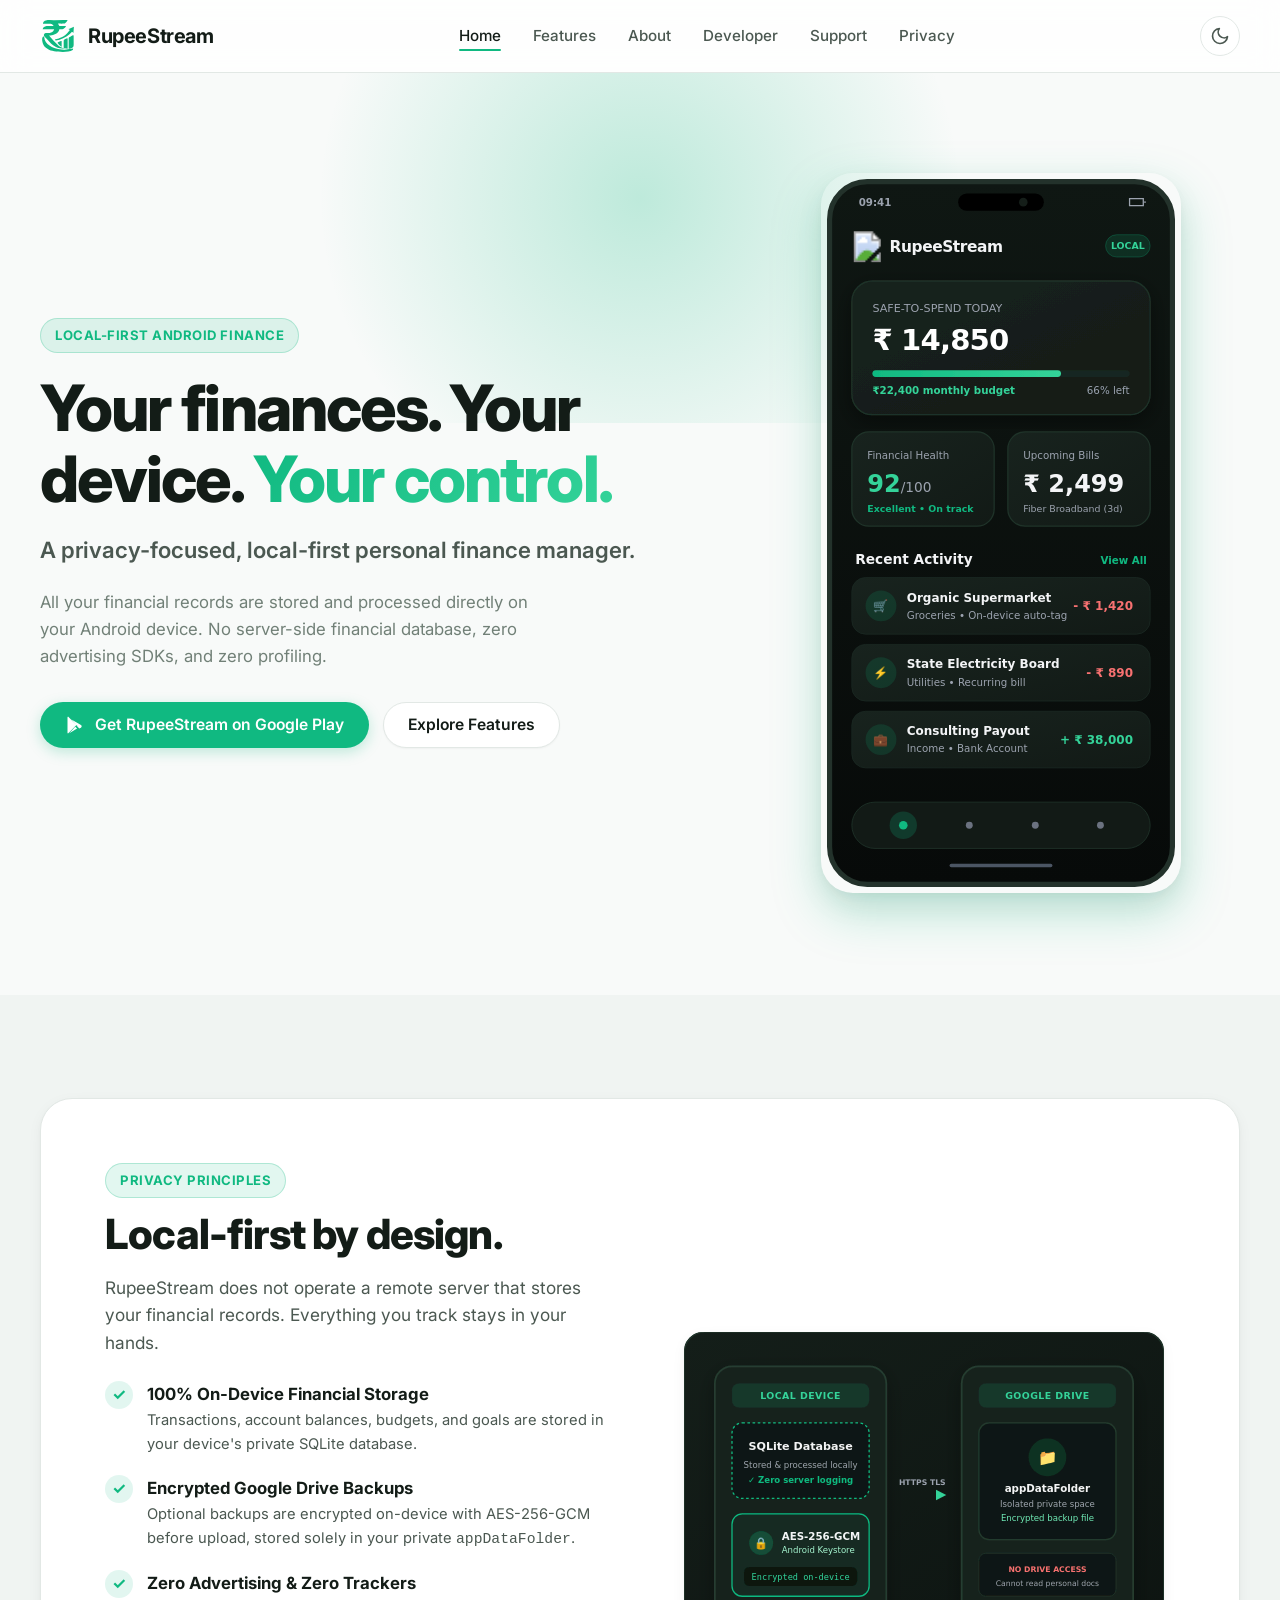
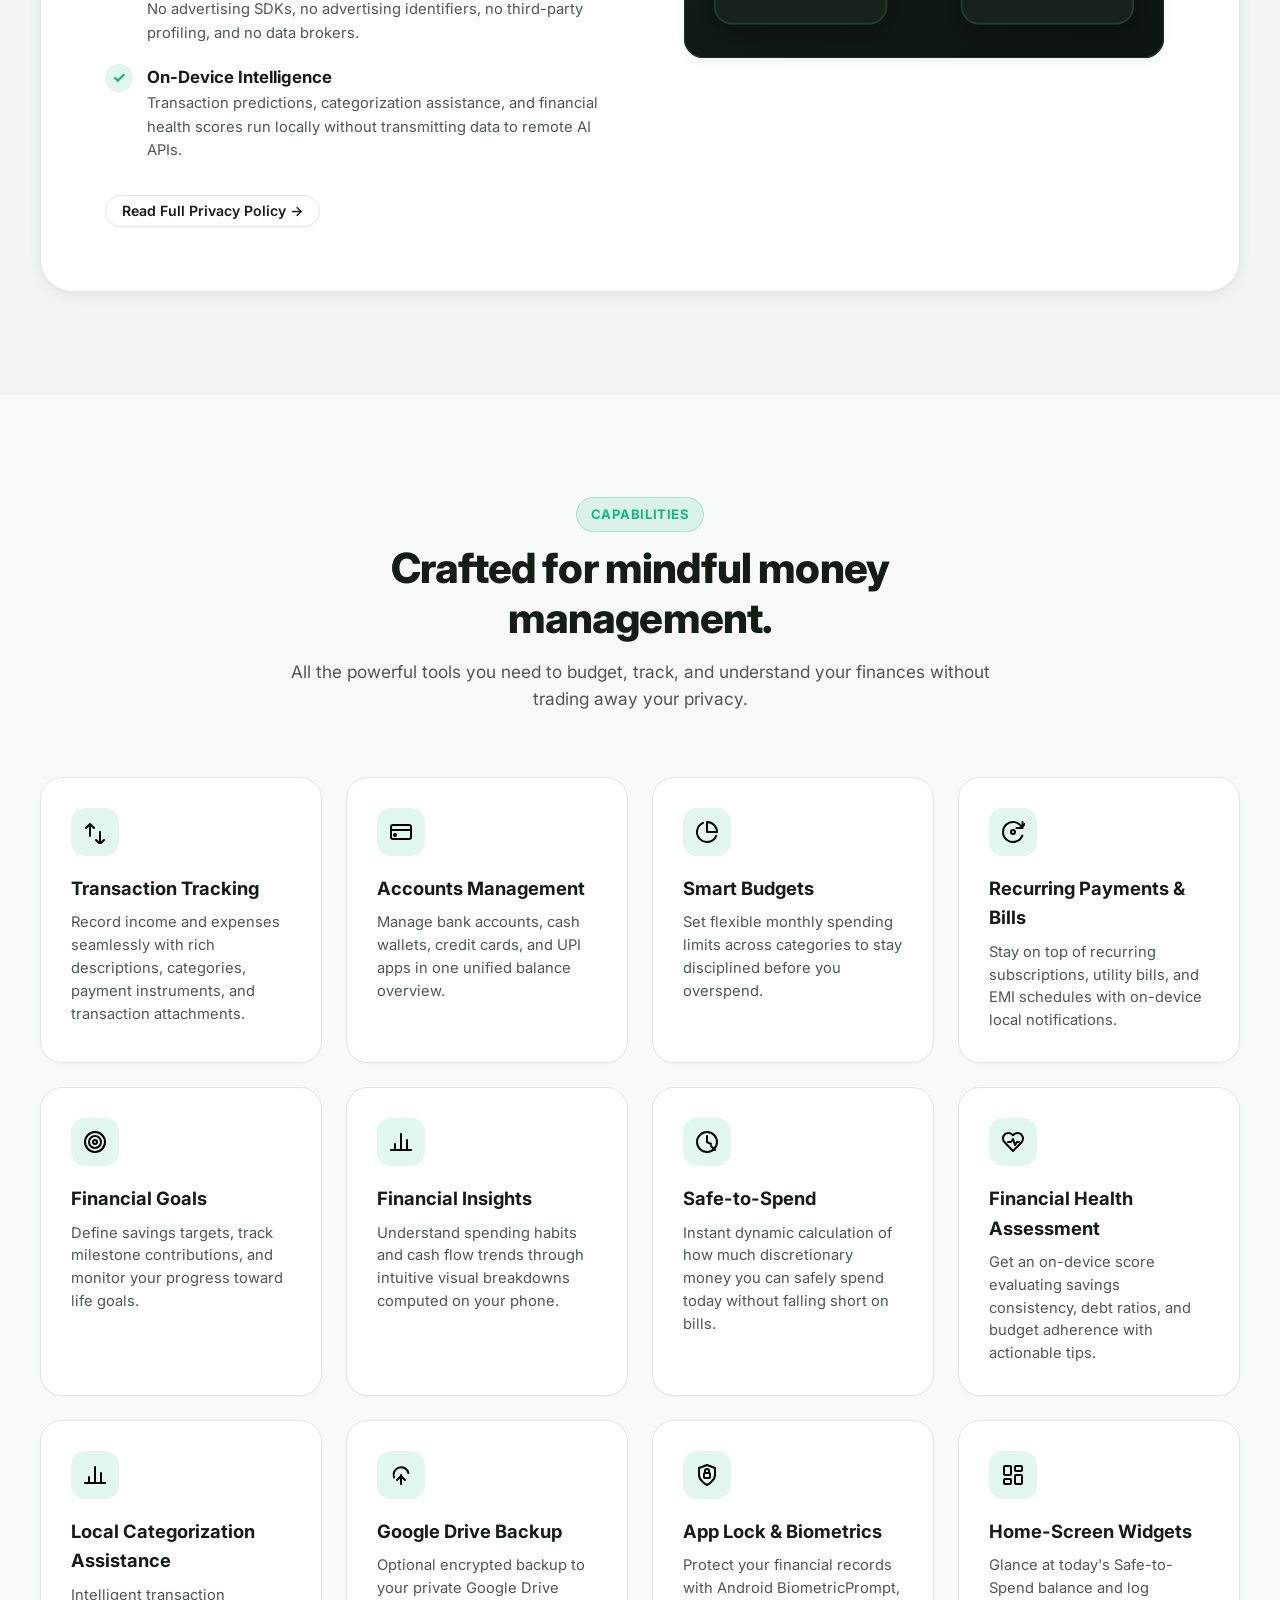
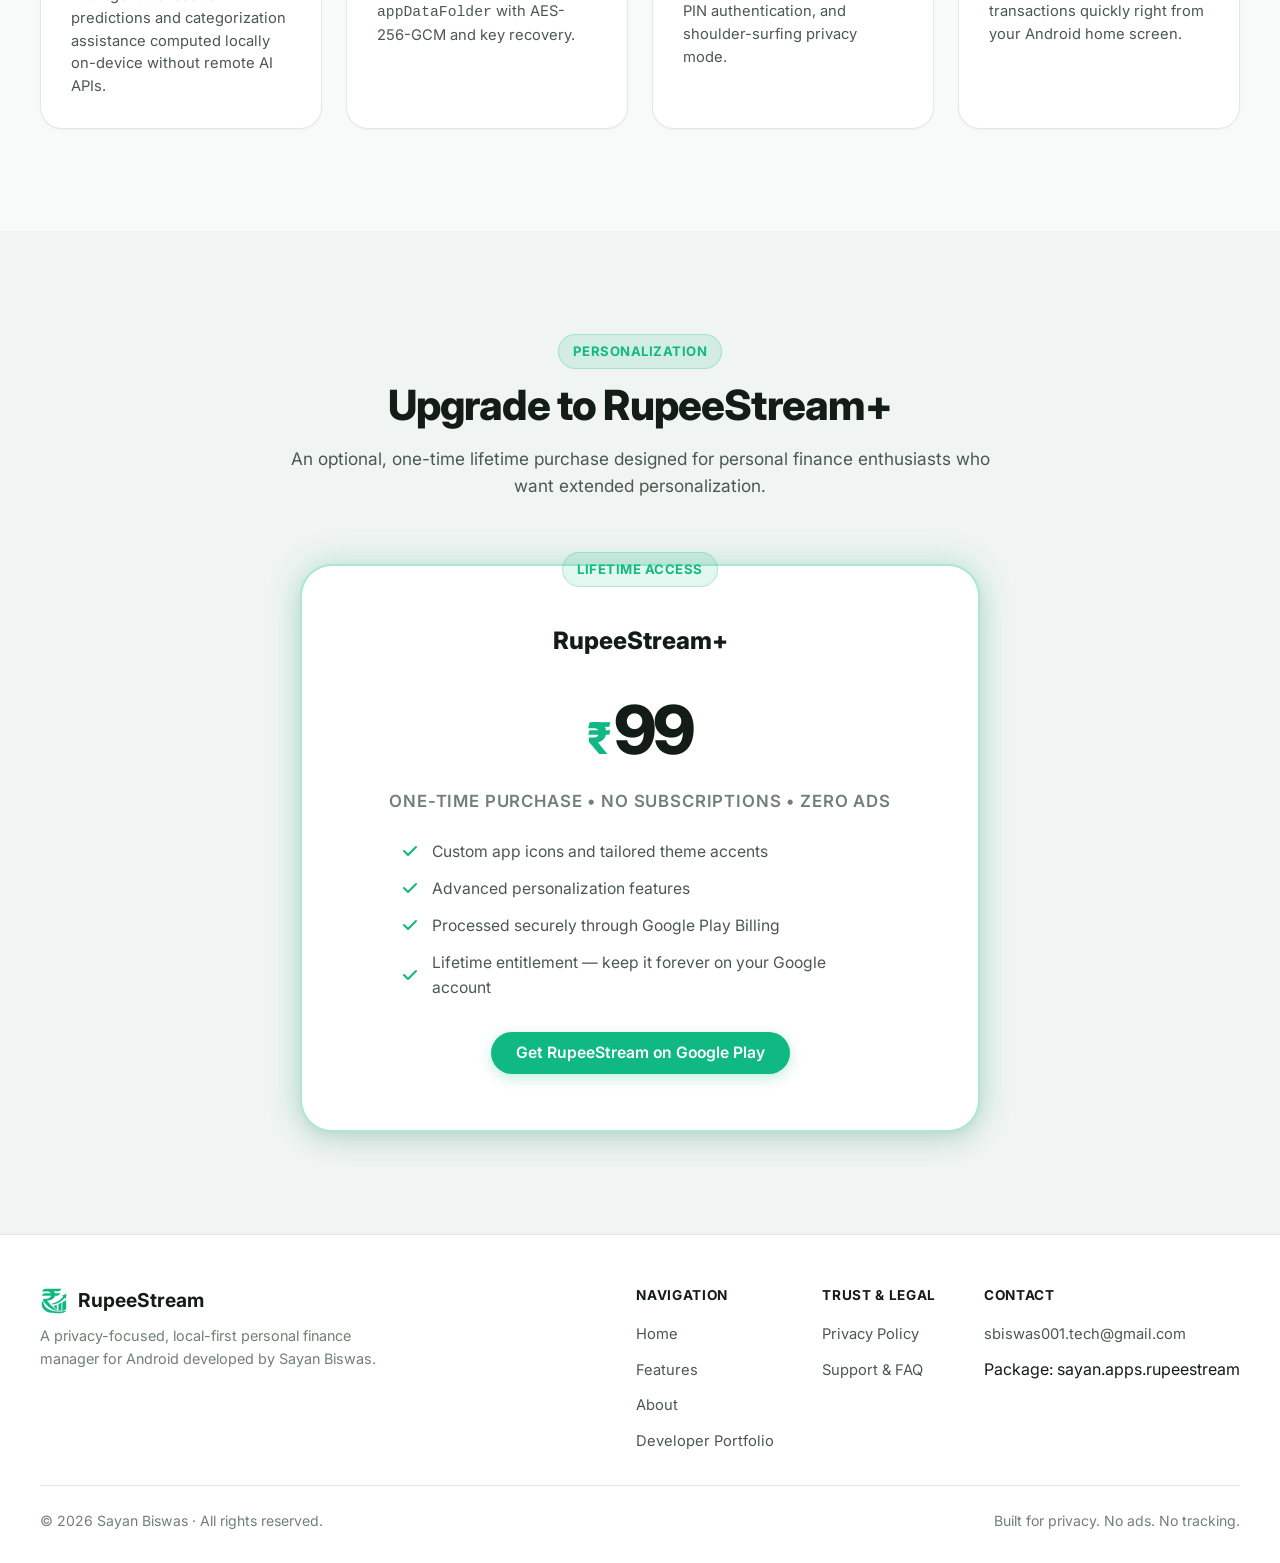
==== commit f36a1361: "Fix logo.svg and favicon.svg vector rendering, add multi-resolution favicons and touch icons" ====
--- a/index.html
+++ b/index.html
@@ -13,8 +13,12 @@
   <meta property="og:image" content="assets/branding/logo.svg">
   <meta name="theme-color" content="#10B981">
 
-  <!-- Favicon -->
+  <!-- Favicon & Touch Icons -->
   <link rel="icon" type="image/svg+xml" href="assets/branding/favicon.svg">
+  <link rel="icon" type="image/png" sizes="32x32" href="assets/branding/favicon-32x32.png">
+  <link rel="icon" type="image/png" sizes="16x16" href="assets/branding/favicon-16x16.png">
+  <link rel="apple-touch-icon" sizes="180x180" href="assets/branding/apple-touch-icon.png">
+  <link rel="shortcut icon" href="assets/branding/favicon.ico">
 
   <!-- Fonts & Stylesheet -->
   <link rel="preconnect" href="https://fonts.googleapis.com">
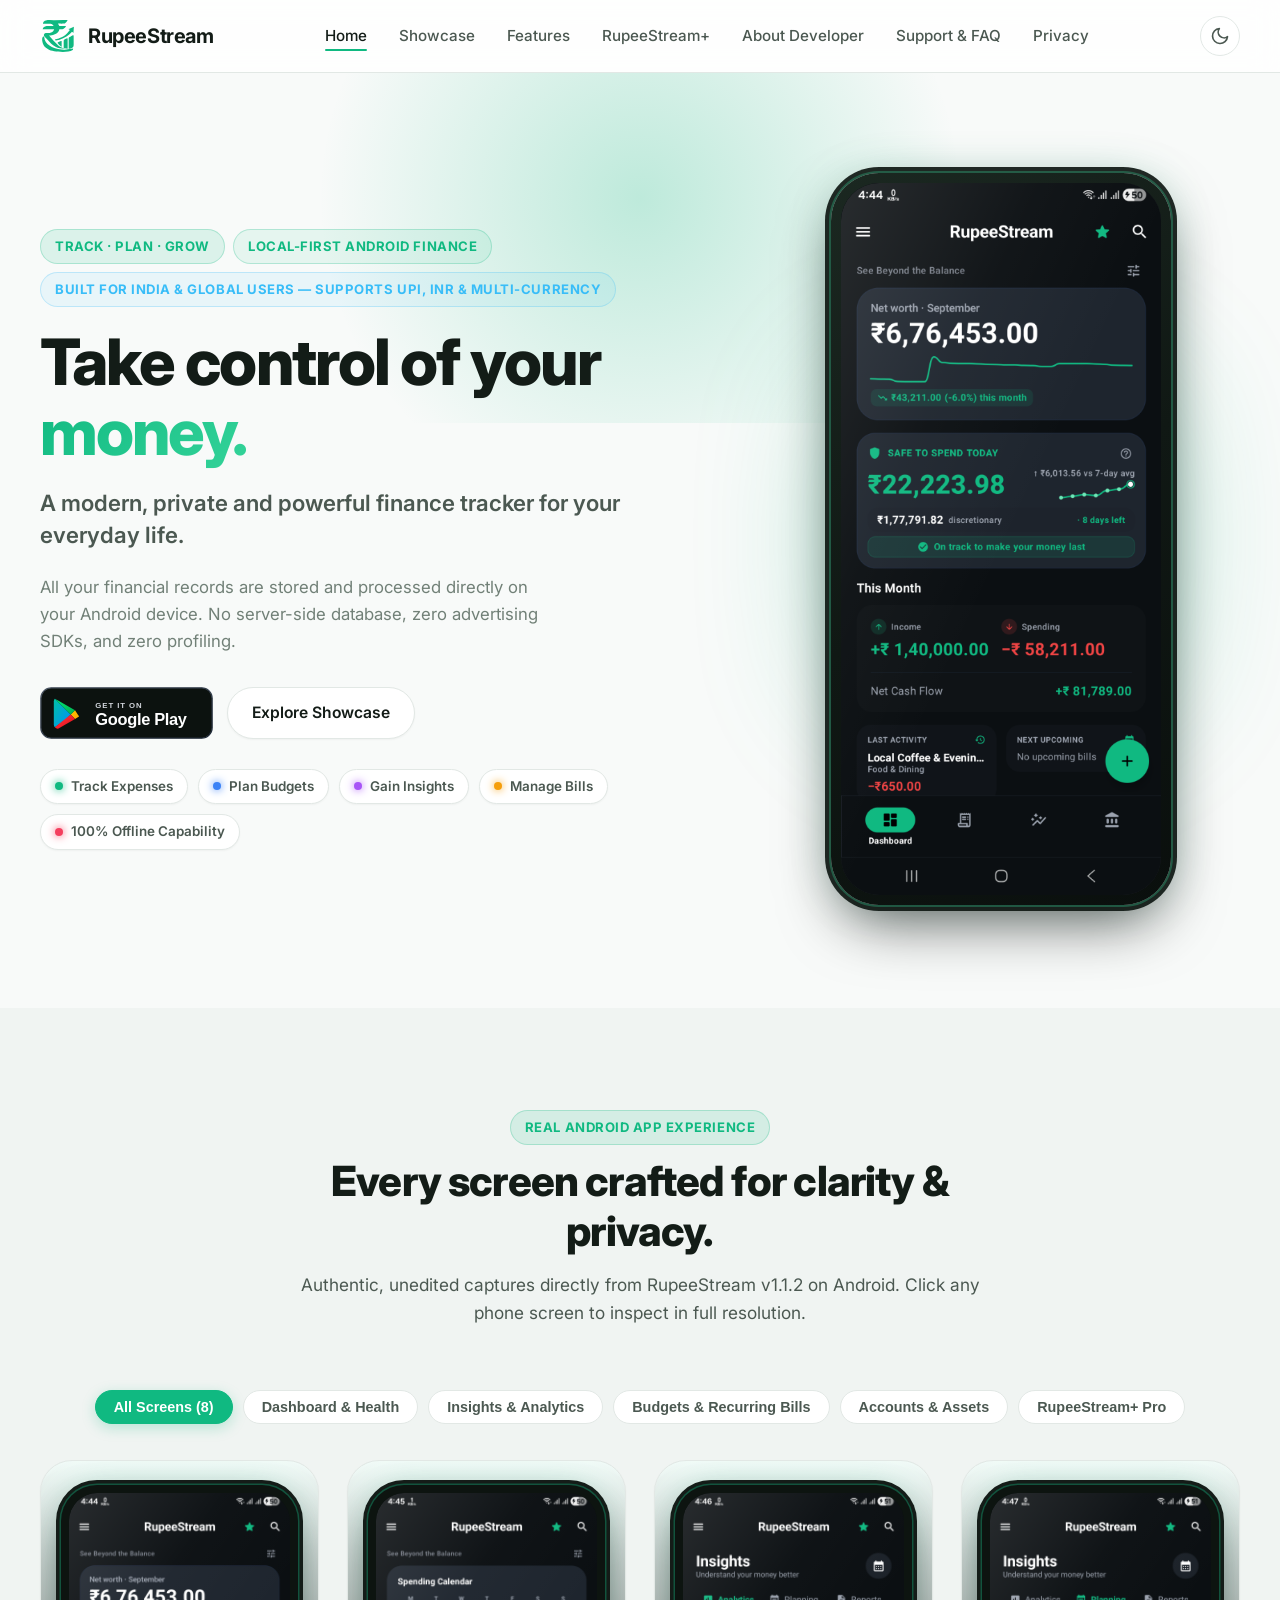
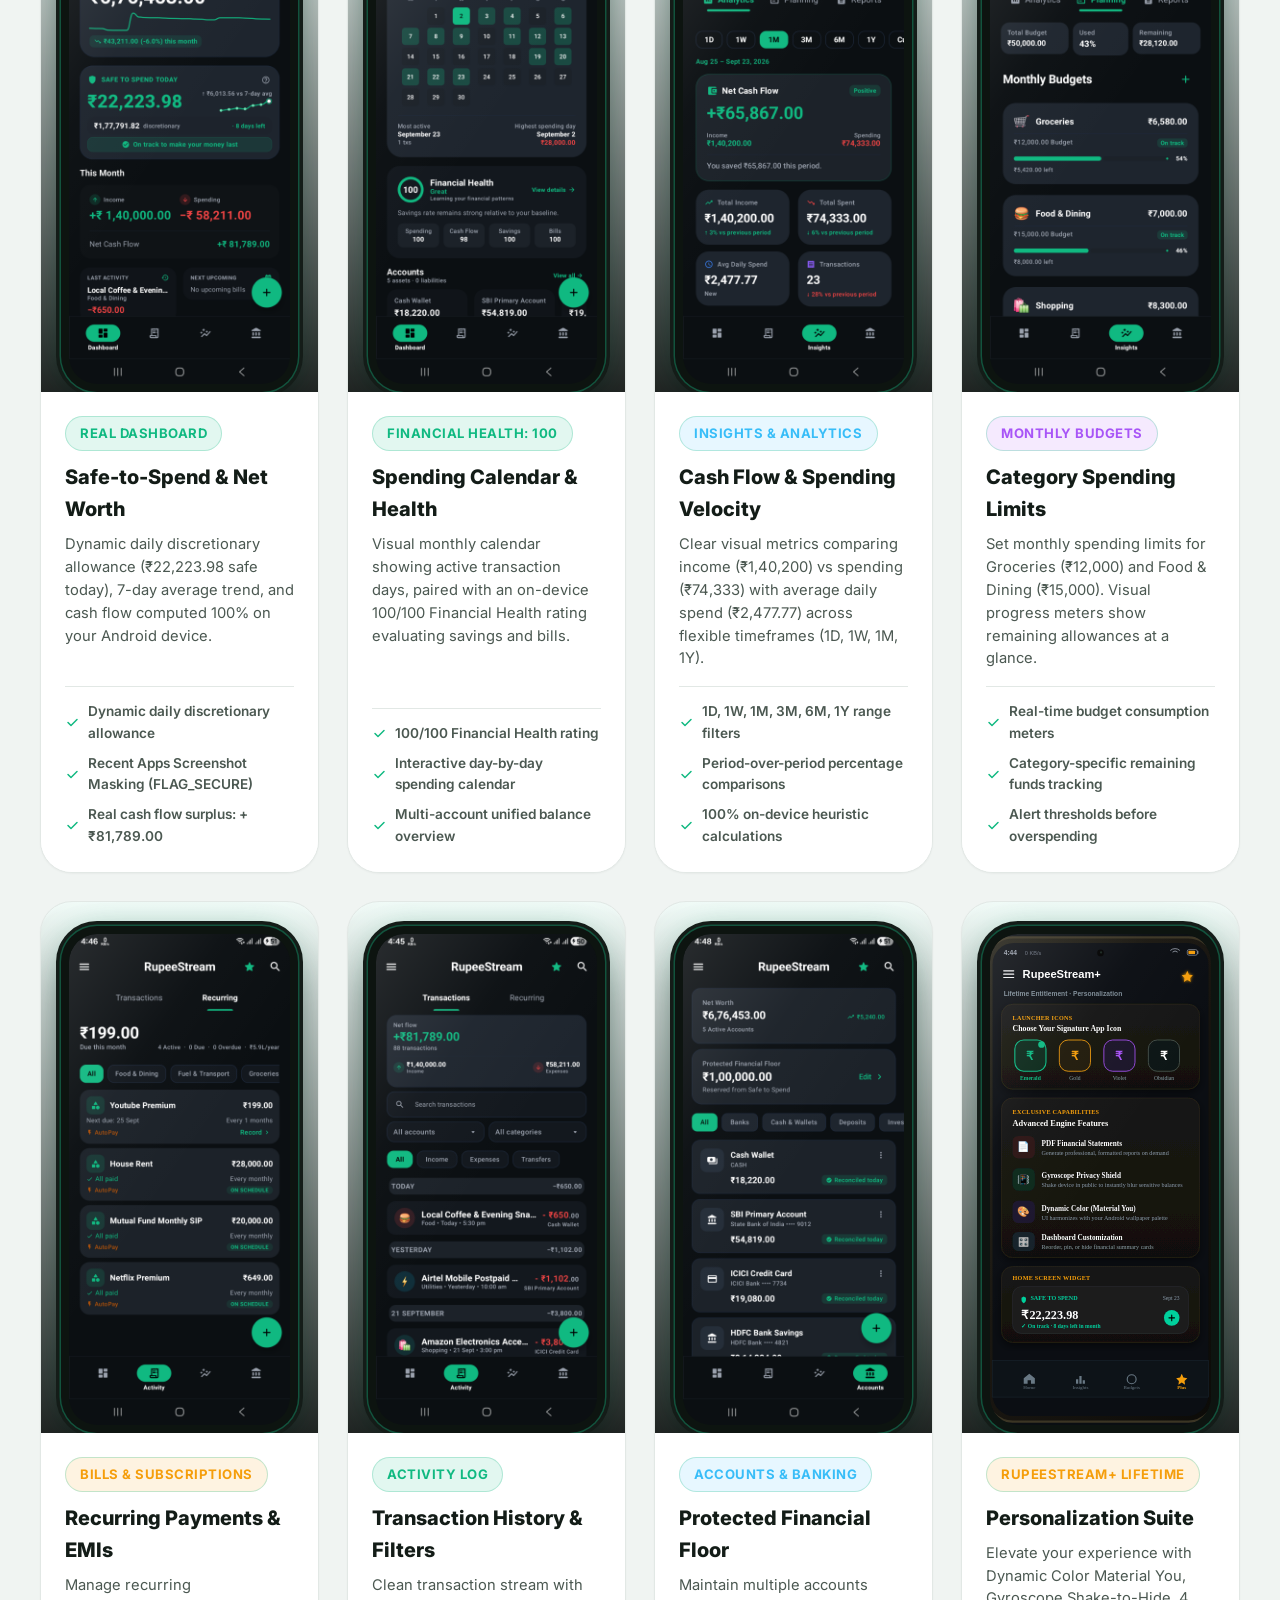
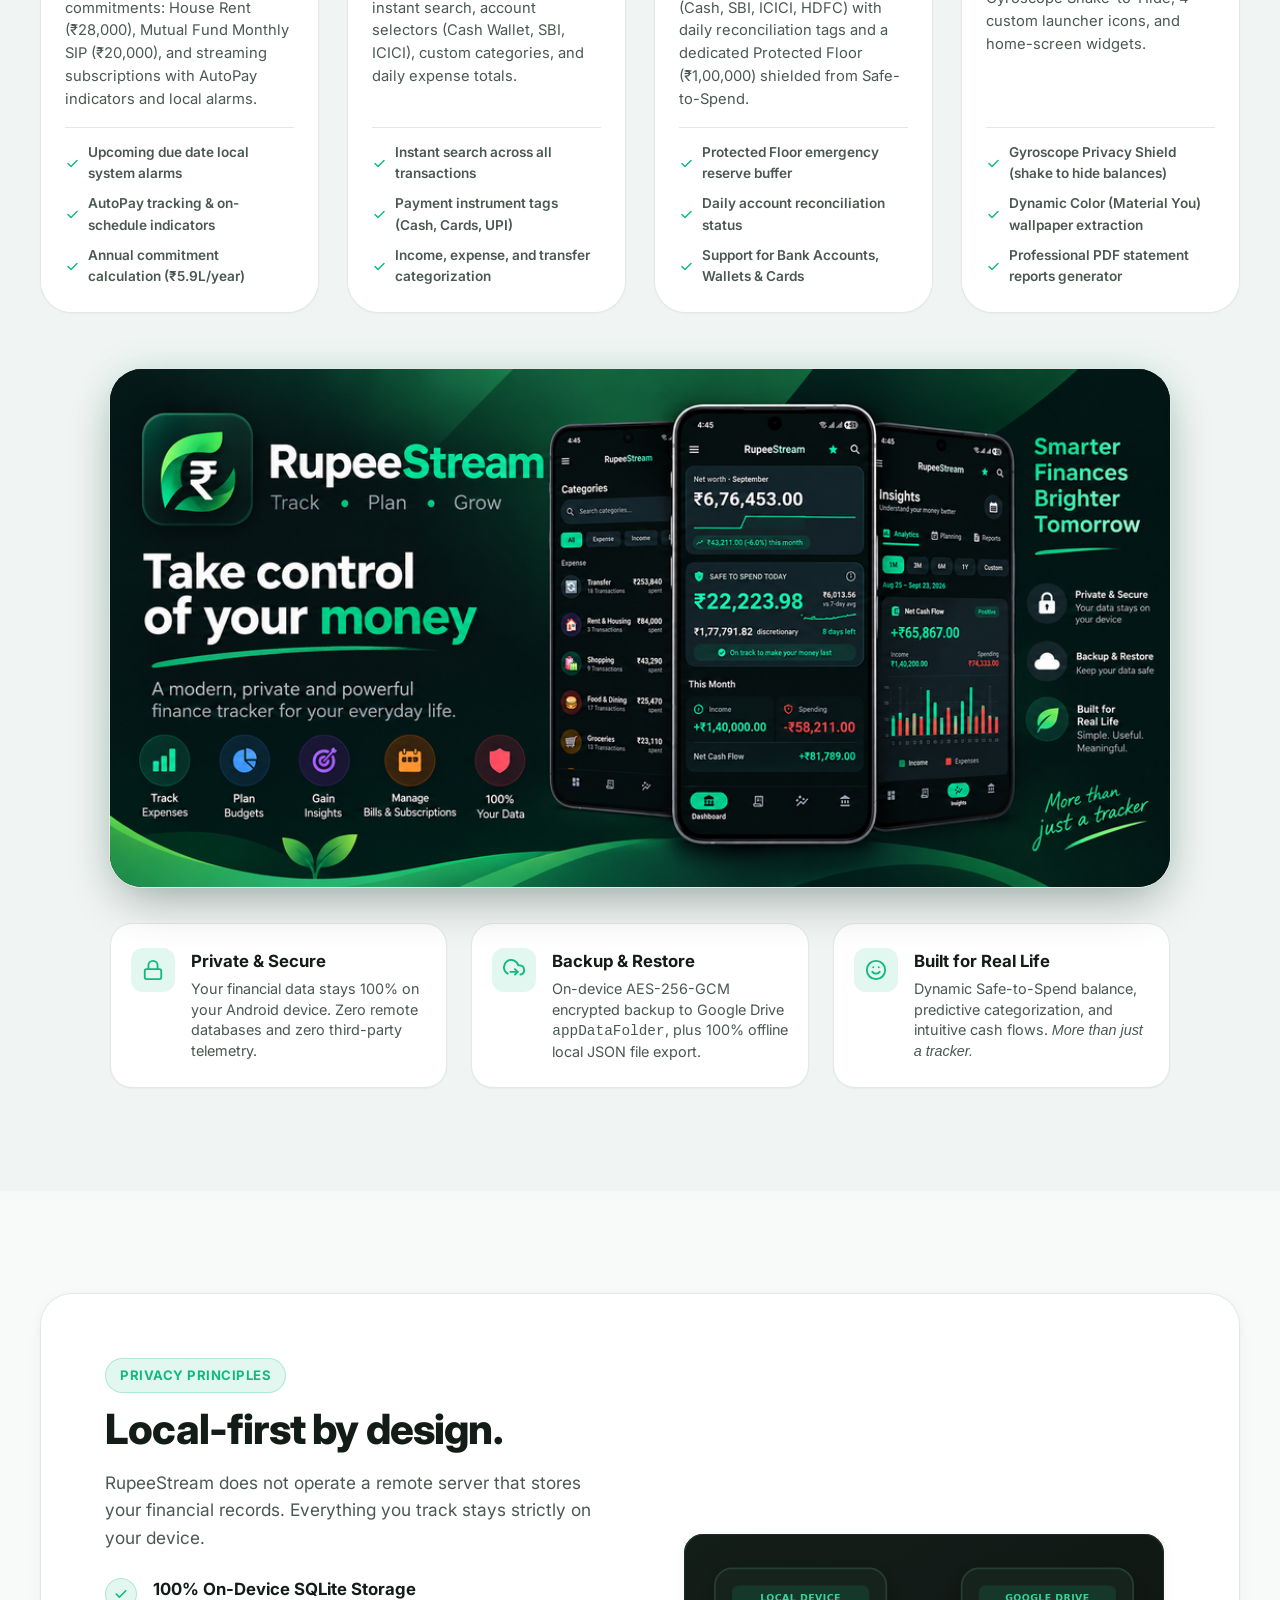
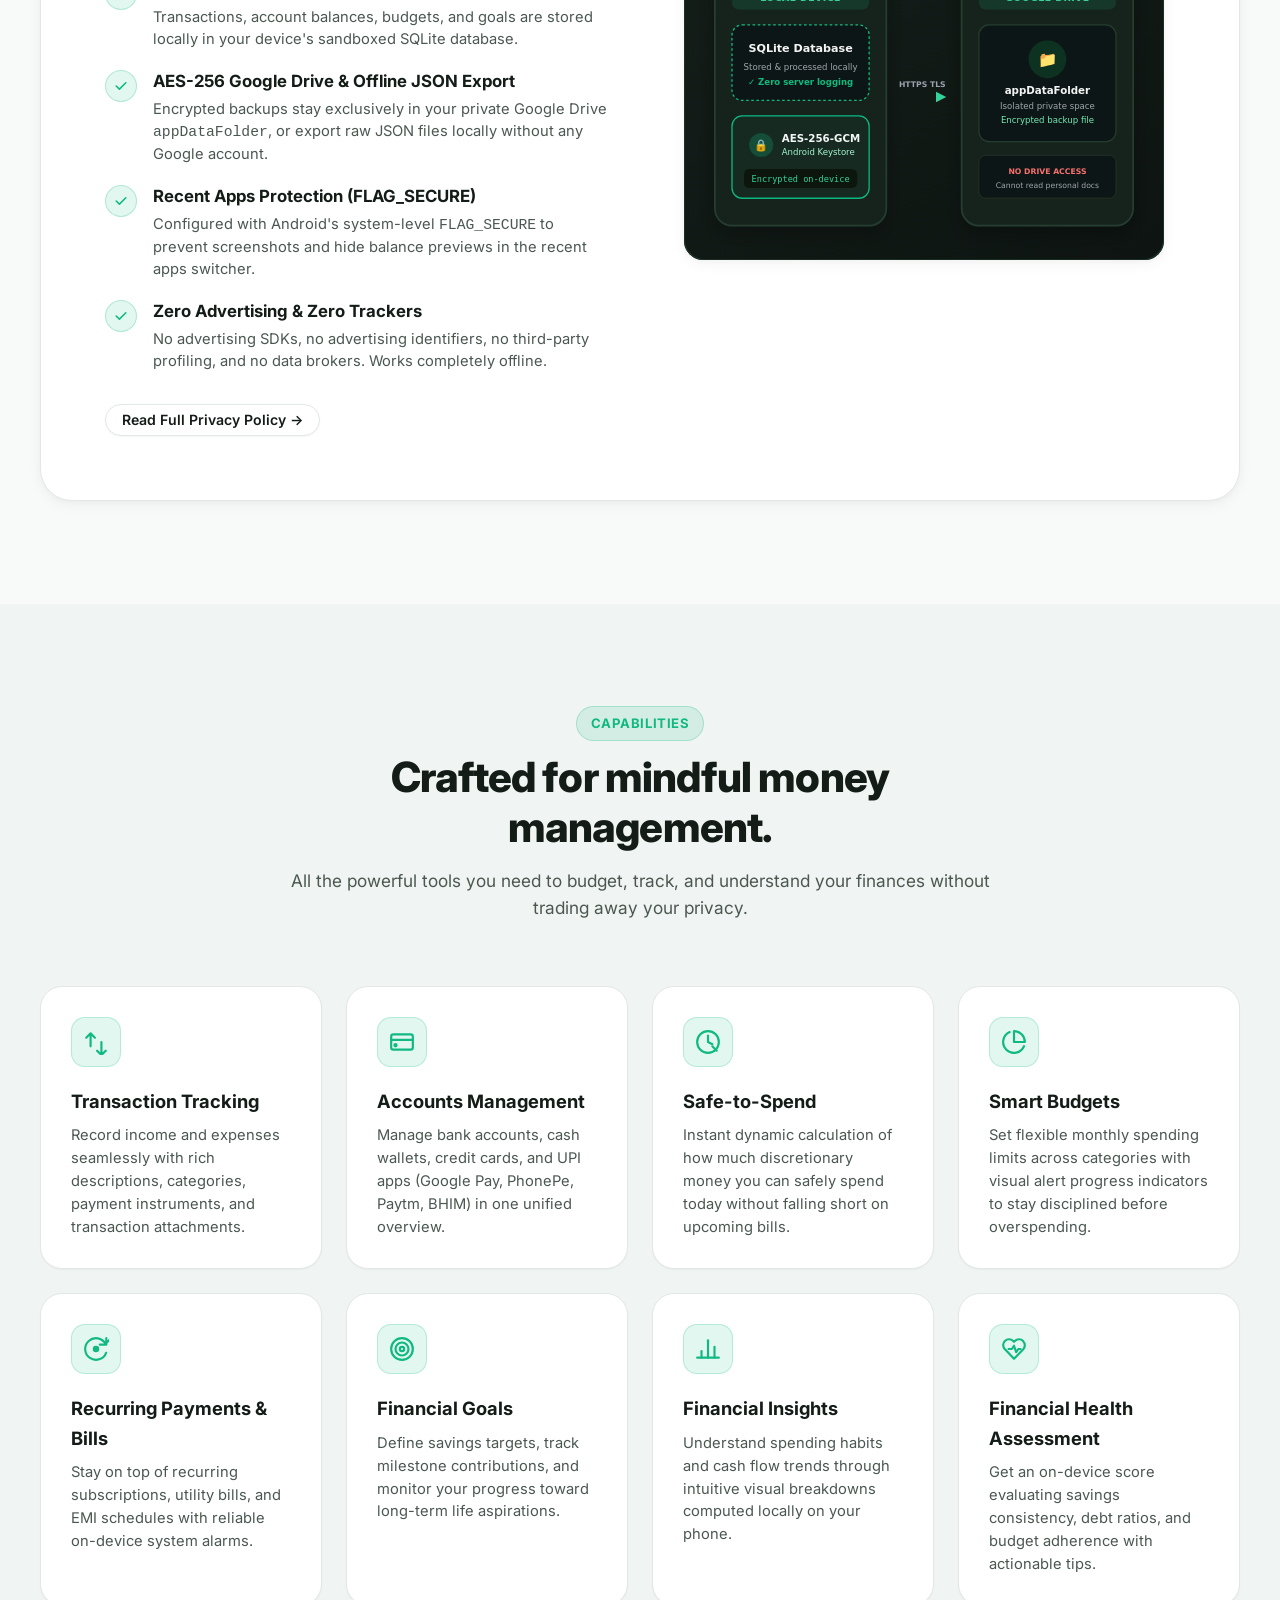
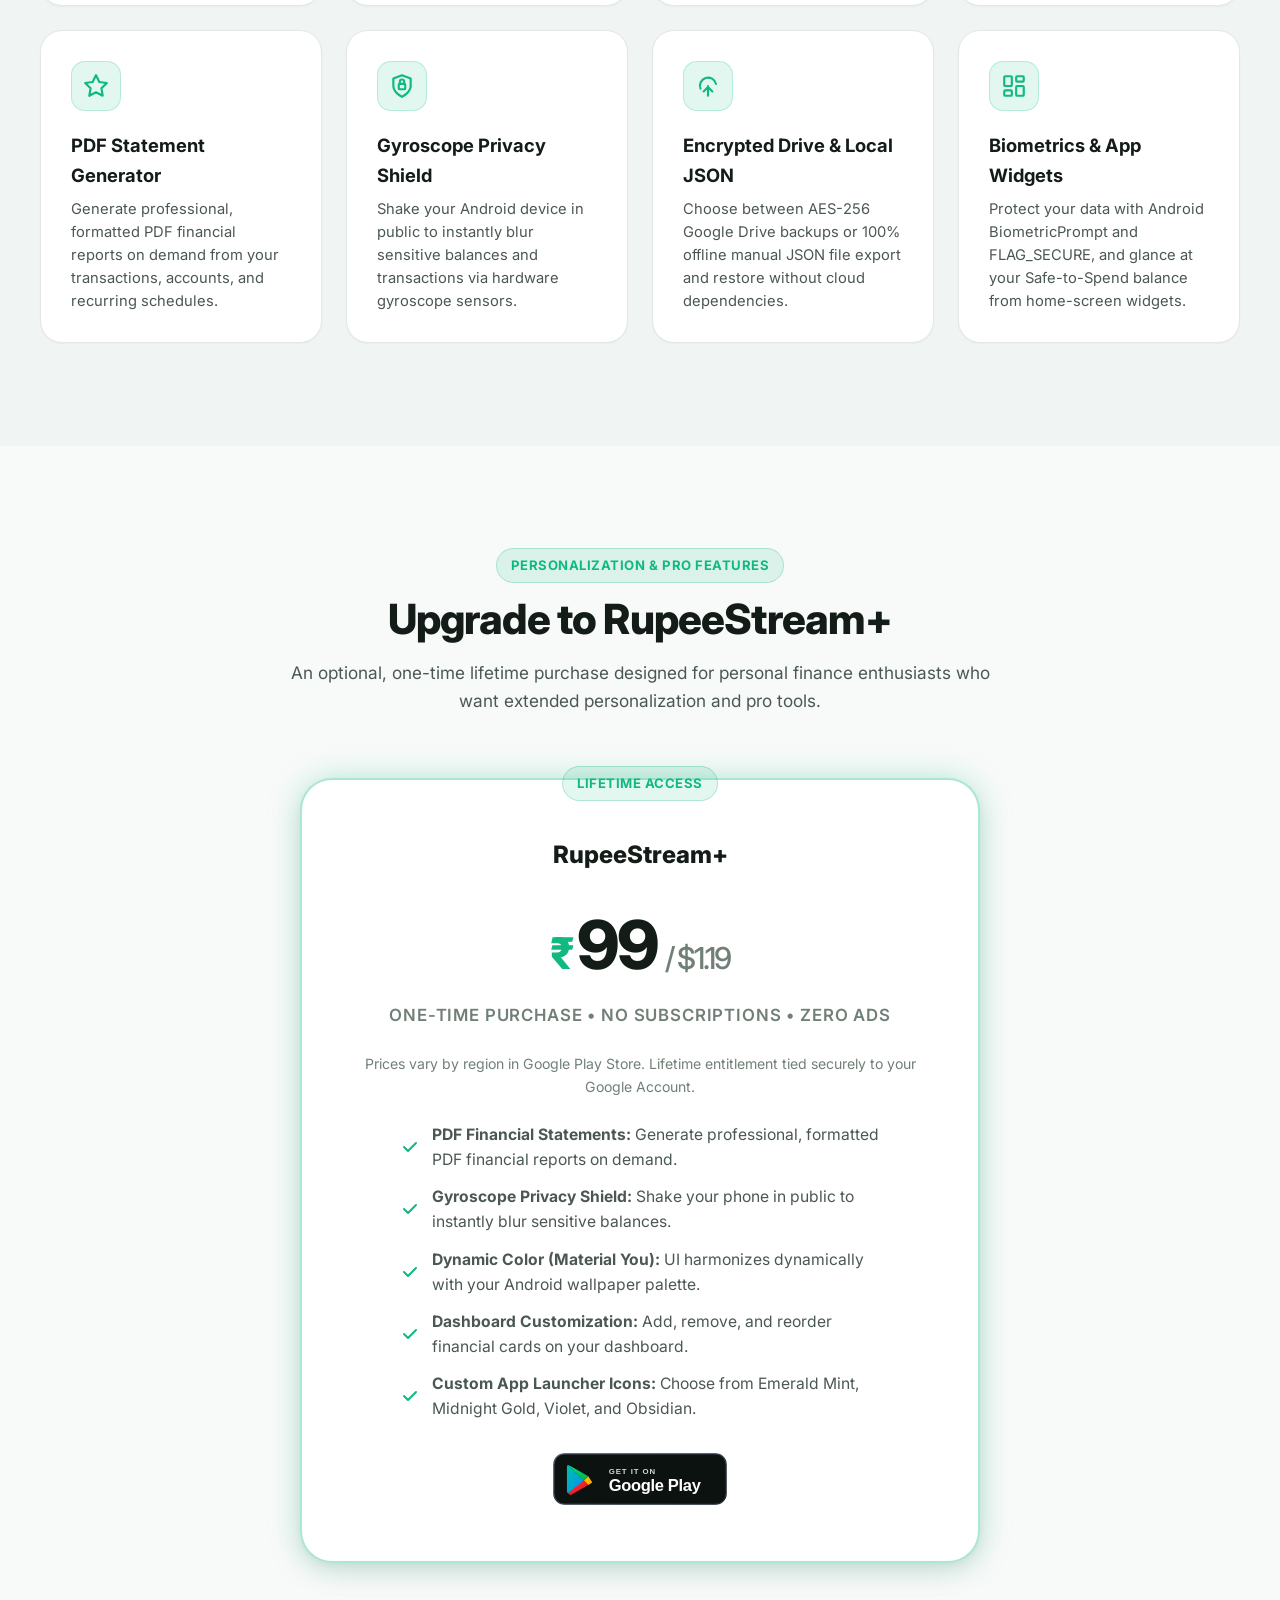
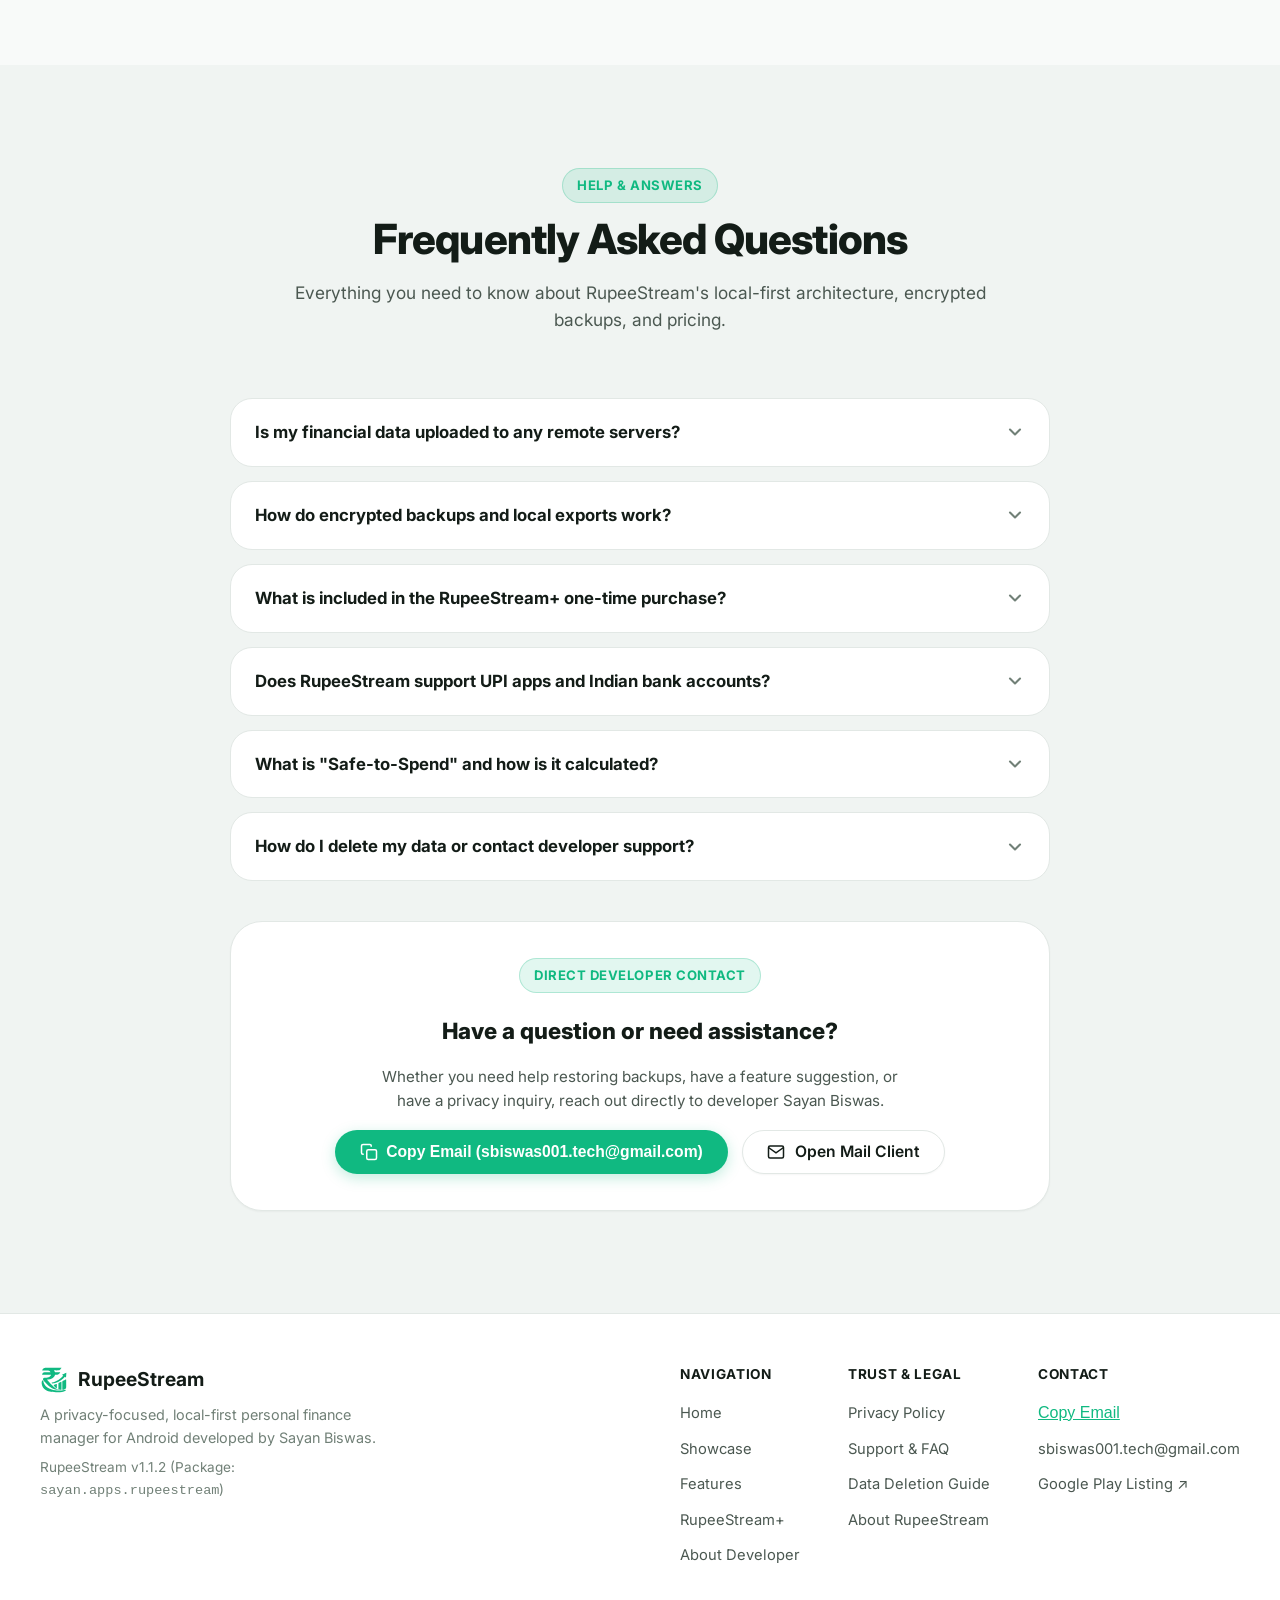
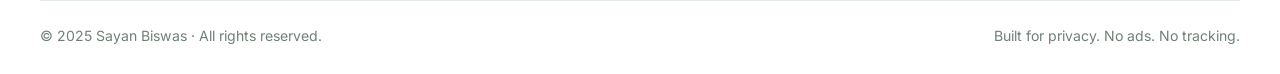
==== commit 392f5780: "Update showcase website with screenshots, mockups, enhanced styles, and interactive features" ====
--- a/index.html
+++ b/index.html
@@ -3,15 +3,48 @@
 <head>
   <meta charset="UTF-8">
   <meta name="viewport" content="width=device-width, initial-scale=1.0">
-  <title>RupeeStream — Privacy-Focused, Local-First Personal Finance Manager</title>
-  <meta name="description" content="RupeeStream is a local-first Android personal finance application by Sayan Biswas. Your finances, your device, your control. Zero tracking, zero ads, encrypted backups.">
+  <title>RupeeStream — Privacy-Focused Local-First Personal Finance</title>
+  <meta name="description" content="100% on-device financial tracking for Android. Zero ads, zero trackers, encrypted backups. Take control of your money with RupeeStream by Sayan Biswas.">
+  <link rel="canonical" href="https://rupeestream.web.app/">
   
   <!-- Open Graph / Meta -->
   <meta property="og:type" content="website">
-  <meta property="og:title" content="RupeeStream — Privacy-Focused Personal Finance">
-  <meta property="og:description" content="Local-first personal finance application for Android. Track expenses, budgets, recurring bills, and safe-to-spend with total on-device privacy.">
-  <meta property="og:image" content="assets/branding/logo.svg">
+  <meta property="og:title" content="RupeeStream — Privacy-Focused Local-First Personal Finance">
+  <meta property="og:description" content="100% on-device financial tracking for Android. Zero ads, zero trackers, encrypted backups.">
+  <meta property="og:image" content="https://rupeestream.web.app/assets/branding/feature-graphic.png">
+  <meta property="og:image:width" content="1024">
+  <meta property="og:image:height" content="500">
+  <meta property="og:url" content="https://rupeestream.web.app/">
+
+  <!-- Twitter Card -->
+  <meta name="twitter:card" content="summary_large_image">
+  <meta name="twitter:title" content="RupeeStream — Privacy-Focused Local-First Personal Finance">
+  <meta name="twitter:description" content="100% on-device financial tracking for Android. Zero ads, zero trackers, encrypted backups.">
+  <meta name="twitter:image" content="https://rupeestream.web.app/assets/branding/feature-graphic.png">
   <meta name="theme-color" content="#10B981">
+
+  <!-- Schema.org JSON-LD Structured Data -->
+  <script type="application/ld+json">
+  {
+    "@context": "https://schema.org",
+    "@type": "SoftwareApplication",
+    "name": "RupeeStream",
+    "operatingSystem": "Android",
+    "applicationCategory": "FinanceApplication",
+    "offers": {
+      "@type": "Offer",
+      "price": "99",
+      "priceCurrency": "INR"
+    },
+    "description": "100% on-device financial tracking for Android. Zero ads, zero trackers, encrypted backups.",
+    "url": "https://rupeestream.web.app/",
+    "softwareVersion": "1.1.2",
+    "author": {
+      "@type": "Person",
+      "name": "Sayan Biswas"
+    }
+  }
+  </script>
 
   <!-- Favicon & Touch Icons -->
   <link rel="icon" type="image/svg+xml" href="assets/branding/favicon.svg">
@@ -24,7 +57,7 @@
   <link rel="preconnect" href="https://fonts.googleapis.com">
   <link rel="preconnect" href="https://fonts.gstatic.com" crossorigin>
   <link href="https://fonts.googleapis.com/css2?family=Inter:wght@400;500;600;700;800&display=swap" rel="stylesheet">
-  <link rel="stylesheet" href="assets/css/style.css">
+  <link rel="stylesheet" href="assets/css/style.css?v=20260923">
 </head>
 <body>
 
@@ -38,11 +71,12 @@
 
       <nav aria-label="Main Navigation">
         <ul class="nav-links">
-          <li><a href="index.html" class="nav-link active">Home</a></li>
+          <li><a href="#hero" class="nav-link active">Home</a></li>
+          <li><a href="#showcase" class="nav-link">Showcase</a></li>
           <li><a href="#features" class="nav-link">Features</a></li>
-          <li><a href="about.html" class="nav-link">About</a></li>
-          <li><a href="developer.html" class="nav-link">Developer</a></li>
-          <li><a href="support.html" class="nav-link">Support</a></li>
+          <li><a href="#pricing" class="nav-link">RupeeStream+</a></li>
+          <li><a href="developer.html" class="nav-link">About Developer</a></li>
+          <li><a href="#faq" class="nav-link">Support &amp; FAQ</a></li>
           <li><a href="privacy-policy.html" class="nav-link">Privacy</a></li>
         </ul>
       </nav>
@@ -64,30 +98,394 @@
       <div class="hero-glow-bg"></div>
       <div class="container hero-grid">
         <div class="hero-content">
-          <span class="badge-pill">Local-First Android Finance</span>
-          <h1 class="hero-title">Your finances. Your device. <span>Your control.</span></h1>
-          <p class="hero-tagline">A privacy-focused, local-first personal finance manager.</p>
+          <div style="display: flex; gap: 8px; flex-wrap: wrap;">
+            <span class="badge-pill">Track · Plan · Grow</span>
+            <span class="badge-pill" style="background: rgba(16, 185, 129, 0.08); border-color: rgba(16, 185, 129, 0.25);">Local-First Android Finance</span>
+            <span class="badge-pill" style="background: rgba(56, 189, 248, 0.08); border-color: rgba(56, 189, 248, 0.25); color: #38bdf8;">Built for India &amp; Global Users — Supports UPI, INR &amp; Multi-Currency</span>
+          </div>
+          
+          <h1 class="hero-title">Take control of your <span>money.</span></h1>
+          <p class="hero-tagline">A modern, private and powerful finance tracker for your everyday life.</p>
           <p class="hero-philosophy">
-            All your financial records are stored and processed directly on your Android device. No server-side financial database, zero advertising SDKs, and zero profiling.
+            All your financial records are stored and processed directly on your Android device. No server-side database, zero advertising SDKs, and zero profiling.
           </p>
+          
           <div class="hero-actions">
-            <!-- Google Play Store Button (Placeholder configured for sayan.apps.rupeestream) -->
-            <a href="https://play.google.com/store/apps/details?id=sayan.apps.rupeestream" class="btn btn-primary" target="_blank" rel="noopener noreferrer">
-              <svg xmlns="http://www.w3.org/2000/svg" viewBox="0 0 24 24" width="20" height="20" fill="currentColor"><path d="M3.609 1.814L13.792 12 3.61 22.186a2.38 2.38 0 0 1-.61-.986V2.8c0-.369.215-.718.609-.986zm11.254 11.257l2.257-2.257-9.432-5.445 7.175 7.702zm2.257-2.257l1.96 1.132a1.868 1.868 0 0 1 0 3.238l-1.96 1.132-2.583-2.751 2.583-2.751zm-4.84 3.265l-7.175 7.702 9.432-5.445-2.257-2.257z"/></svg>
-              Get RupeeStream on Google Play
+            <!-- Official Vector SVG Google Play Store Badge -->
+            <a href="https://play.google.com/store/apps/details?id=sayan.apps.rupeestream" class="play-badge-link" target="_blank" rel="noopener noreferrer" aria-label="Get RupeeStream on Google Play">
+              <img src="assets/branding/google-play-badge.svg" alt="Get it on Google Play" class="play-badge-img" width="180" height="54">
             </a>
-            <a href="#features" class="btn btn-secondary">Explore Features</a>
+            <a href="#showcase" class="btn btn-secondary">Explore Showcase</a>
+          </div>
+
+          <!-- 5 Core Feature Chips -->
+          <div class="hero-feature-pills">
+            <span class="feature-pill-item" style="--pill-color: #10b981;">
+              <span class="feature-pill-dot"></span>
+              Track Expenses
+            </span>
+            <span class="feature-pill-item" style="--pill-color: #3b82f6;">
+              <span class="feature-pill-dot"></span>
+              Plan Budgets
+            </span>
+            <span class="feature-pill-item" style="--pill-color: #a855f7;">
+              <span class="feature-pill-dot"></span>
+              Gain Insights
+            </span>
+            <span class="feature-pill-item" style="--pill-color: #f59e0b;">
+              <span class="feature-pill-dot"></span>
+              Manage Bills
+            </span>
+            <span class="feature-pill-item" style="--pill-color: #f43f5e;">
+              <span class="feature-pill-dot"></span>
+              100% Offline Capability
+            </span>
           </div>
         </div>
 
         <div class="hero-preview">
-          <img src="assets/screenshots/mockup-dashboard.svg" alt="RupeeStream Android App Dashboard Preview" class="hero-mockup-frame" width="360" height="720">
+          <div class="phone-ambient-glow"></div>
+          <div class="phone-mockup">
+            <div class="phone-screen">
+              <img src="assets/screenshots/dashboard-real.png" alt="RupeeStream Android App Real Dashboard Screen — Safe to spend, Net worth, Income, and Cash flow" class="phone-screen-img" width="460" height="1024" loading="eager">
+              <div class="phone-glare"></div>
+            </div>
+          </div>
         </div>
       </div>
     </section>
 
+    <!-- REAL SCREENSHOTS SHOWCASE GRID -->
+    <section class="section section-alt" id="showcase">
+      <div class="container">
+        <div class="section-header">
+          <span class="badge-pill">Real Android App Experience</span>
+          <h2 class="section-title">Every screen crafted for clarity &amp; privacy.</h2>
+          <p class="section-subtitle">
+            Authentic, unedited captures directly from RupeeStream v1.1.2 on Android. Click any phone screen to inspect in full resolution.
+          </p>
+        </div>
+
+        <!-- Interactive Category Filter Tabs -->
+        <div class="showcase-filter-tabs" role="tablist" aria-label="Screenshot Categories">
+          <button type="button" class="showcase-tab-btn active" data-filter="all" role="tab">All Screens (8)</button>
+          <button type="button" class="showcase-tab-btn" data-filter="dashboard" role="tab">Dashboard &amp; Health</button>
+          <button type="button" class="showcase-tab-btn" data-filter="insights" role="tab">Insights &amp; Analytics</button>
+          <button type="button" class="showcase-tab-btn" data-filter="budgets" role="tab">Budgets &amp; Recurring Bills</button>
+          <button type="button" class="showcase-tab-btn" data-filter="accounts" role="tab">Accounts &amp; Assets</button>
+          <button type="button" class="showcase-tab-btn" data-filter="plus" role="tab">RupeeStream+ Pro</button>
+        </div>
+
+        <div class="showcase-grid">
+          <!-- 1. Real Dashboard -->
+          <article class="showcase-card" data-category="dashboard">
+            <div class="showcase-img-container">
+              <div class="device-frame">
+                <div class="device-screen">
+                  <img src="assets/screenshots/real/real-dashboard.png" alt="RupeeStream Real Dashboard — Net worth ₹6,76,453.00, Safe to spend ₹22,223.98, and monthly cash flow" class="device-screen-img" data-caption="Dashboard Screen: Net Worth, Safe-to-Spend Allowance &amp; Monthly Cash Flow" loading="lazy">
+                  <div class="device-glare"></div>
+                </div>
+              </div>
+            </div>
+            <div class="showcase-card-body">
+              <span class="badge-pill showcase-card-tag" style="background: rgba(16, 185, 129, 0.12); color: var(--primary);">Real Dashboard</span>
+              <h3 class="showcase-card-title">Safe-to-Spend &amp; Net Worth</h3>
+              <p class="showcase-card-desc">
+                Dynamic daily discretionary allowance (₹22,223.98 safe today), 7-day average trend, and cash flow computed 100% on your Android device.
+              </p>
+              <ul class="showcase-highlights">
+                <li>
+                  <svg xmlns="http://www.w3.org/2000/svg" viewBox="0 0 20 20" fill="currentColor"><path fill-rule="evenodd" d="M16.707 5.293a1 1 0 010 1.414l-8 8a1 1 0 01-1.414 0l-4-4a1 1 0 011.414-1.414L8 12.586l7.293-7.293a1 1 0 011.414 0z" clip-rule="evenodd"/></svg>
+                  <span>Dynamic daily discretionary allowance</span>
+                </li>
+                <li>
+                  <svg xmlns="http://www.w3.org/2000/svg" viewBox="0 0 20 20" fill="currentColor"><path fill-rule="evenodd" d="M16.707 5.293a1 1 0 010 1.414l-8 8a1 1 0 01-1.414 0l-4-4a1 1 0 011.414-1.414L8 12.586l7.293-7.293a1 1 0 011.414 0z" clip-rule="evenodd"/></svg>
+                  <span>Recent Apps Screenshot Masking (FLAG_SECURE)</span>
+                </li>
+                <li>
+                  <svg xmlns="http://www.w3.org/2000/svg" viewBox="0 0 20 20" fill="currentColor"><path fill-rule="evenodd" d="M16.707 5.293a1 1 0 010 1.414l-8 8a1 1 0 01-1.414 0l-4-4a1 1 0 011.414-1.414L8 12.586l7.293-7.293a1 1 0 011.414 0z" clip-rule="evenodd"/></svg>
+                  <span>Real cash flow surplus: +₹81,789.00</span>
+                </li>
+              </ul>
+            </div>
+          </article>
+
+          <!-- 2. Real Spending Calendar & Financial Health -->
+          <article class="showcase-card" data-category="dashboard">
+            <div class="showcase-img-container">
+              <div class="device-frame">
+                <div class="device-screen">
+                  <img src="assets/screenshots/real/real-health-calendar.png" alt="RupeeStream Real Spending Calendar and 100/100 Financial Health Score" class="device-screen-img" data-caption="Spending Calendar &amp; Financial Health: 100/100 Score with Category Breakdowns" loading="lazy">
+                  <div class="device-glare"></div>
+                </div>
+              </div>
+            </div>
+            <div class="showcase-card-body">
+              <span class="badge-pill showcase-card-tag" style="background: rgba(16, 185, 129, 0.12); color: var(--primary);">Financial Health: 100</span>
+              <h3 class="showcase-card-title">Spending Calendar &amp; Health</h3>
+              <p class="showcase-card-desc">
+                Visual monthly calendar showing active transaction days, paired with an on-device 100/100 Financial Health rating evaluating savings and bills.
+              </p>
+              <ul class="showcase-highlights">
+                <li>
+                  <svg xmlns="http://www.w3.org/2000/svg" viewBox="0 0 20 20" fill="currentColor"><path fill-rule="evenodd" d="M16.707 5.293a1 1 0 010 1.414l-8 8a1 1 0 01-1.414 0l-4-4a1 1 0 011.414-1.414L8 12.586l7.293-7.293a1 1 0 011.414 0z" clip-rule="evenodd"/></svg>
+                  <span>100/100 Financial Health rating</span>
+                </li>
+                <li>
+                  <svg xmlns="http://www.w3.org/2000/svg" viewBox="0 0 20 20" fill="currentColor"><path fill-rule="evenodd" d="M16.707 5.293a1 1 0 010 1.414l-8 8a1 1 0 01-1.414 0l-4-4a1 1 0 011.414-1.414L8 12.586l7.293-7.293a1 1 0 011.414 0z" clip-rule="evenodd"/></svg>
+                  <span>Interactive day-by-day spending calendar</span>
+                </li>
+                <li>
+                  <svg xmlns="http://www.w3.org/2000/svg" viewBox="0 0 20 20" fill="currentColor"><path fill-rule="evenodd" d="M16.707 5.293a1 1 0 010 1.414l-8 8a1 1 0 01-1.414 0l-4-4a1 1 0 011.414-1.414L8 12.586l7.293-7.293a1 1 0 011.414 0z" clip-rule="evenodd"/></svg>
+                  <span>Multi-account unified balance overview</span>
+                </li>
+              </ul>
+            </div>
+          </article>
+
+          <!-- 3. Real Insights Analytics -->
+          <article class="showcase-card" data-category="insights">
+            <div class="showcase-img-container">
+              <div class="device-frame">
+                <div class="device-screen">
+                  <img src="assets/screenshots/real/real-analytics.png" alt="RupeeStream Real Insights Analytics — Net cash flow +₹65,867.00, Total income, and avg daily spend" class="device-screen-img" data-caption="Insights Analytics: Net Cash Flow, Average Daily Spend &amp; Period Comparisons" loading="lazy">
+                  <div class="device-glare"></div>
+                </div>
+              </div>
+            </div>
+            <div class="showcase-card-body">
+              <span class="badge-pill showcase-card-tag" style="background: rgba(56, 189, 248, 0.12); color: #38bdf8;">Insights &amp; Analytics</span>
+              <h3 class="showcase-card-title">Cash Flow &amp; Spending Velocity</h3>
+              <p class="showcase-card-desc">
+                Clear visual metrics comparing income (₹1,40,200) vs spending (₹74,333) with average daily spend (₹2,477.77) across flexible timeframes (1D, 1W, 1M, 1Y).
+              </p>
+              <ul class="showcase-highlights">
+                <li>
+                  <svg xmlns="http://www.w3.org/2000/svg" viewBox="0 0 20 20" fill="currentColor"><path fill-rule="evenodd" d="M16.707 5.293a1 1 0 010 1.414l-8 8a1 1 0 01-1.414 0l-4-4a1 1 0 011.414-1.414L8 12.586l7.293-7.293a1 1 0 011.414 0z" clip-rule="evenodd"/></svg>
+                  <span>1D, 1W, 1M, 3M, 6M, 1Y range filters</span>
+                </li>
+                <li>
+                  <svg xmlns="http://www.w3.org/2000/svg" viewBox="0 0 20 20" fill="currentColor"><path fill-rule="evenodd" d="M16.707 5.293a1 1 0 010 1.414l-8 8a1 1 0 01-1.414 0l-4-4a1 1 0 011.414-1.414L8 12.586l7.293-7.293a1 1 0 011.414 0z" clip-rule="evenodd"/></svg>
+                  <span>Period-over-period percentage comparisons</span>
+                </li>
+                <li>
+                  <svg xmlns="http://www.w3.org/2000/svg" viewBox="0 0 20 20" fill="currentColor"><path fill-rule="evenodd" d="M16.707 5.293a1 1 0 010 1.414l-8 8a1 1 0 01-1.414 0l-4-4a1 1 0 011.414-1.414L8 12.586l7.293-7.293a1 1 0 011.414 0z" clip-rule="evenodd"/></svg>
+                  <span>100% on-device heuristic calculations</span>
+                </li>
+              </ul>
+            </div>
+          </article>
+
+          <!-- 4. Real Monthly Budgets -->
+          <article class="showcase-card" data-category="budgets">
+            <div class="showcase-img-container">
+              <div class="device-frame">
+                <div class="device-screen">
+                  <img src="assets/screenshots/real/real-budgets.png" alt="RupeeStream Real Monthly Budgets — Total budget ₹50,000.00, Groceries 54%, and Dining 46%" class="device-screen-img" data-caption="Monthly Budgets Planning: Category Spending Caps &amp; Progress Meters" loading="lazy">
+                  <div class="device-glare"></div>
+                </div>
+              </div>
+            </div>
+            <div class="showcase-card-body">
+              <span class="badge-pill showcase-card-tag" style="background: rgba(168, 85, 247, 0.12); color: #a855f7;">Monthly Budgets</span>
+              <h3 class="showcase-card-title">Category Spending Limits</h3>
+              <p class="showcase-card-desc">
+                Set monthly spending limits for Groceries (₹12,000) and Food &amp; Dining (₹15,000). Visual progress meters show remaining allowances at a glance.
+              </p>
+              <ul class="showcase-highlights">
+                <li>
+                  <svg xmlns="http://www.w3.org/2000/svg" viewBox="0 0 20 20" fill="currentColor"><path fill-rule="evenodd" d="M16.707 5.293a1 1 0 010 1.414l-8 8a1 1 0 01-1.414 0l-4-4a1 1 0 011.414-1.414L8 12.586l7.293-7.293a1 1 0 011.414 0z" clip-rule="evenodd"/></svg>
+                  <span>Real-time budget consumption meters</span>
+                </li>
+                <li>
+                  <svg xmlns="http://www.w3.org/2000/svg" viewBox="0 0 20 20" fill="currentColor"><path fill-rule="evenodd" d="M16.707 5.293a1 1 0 010 1.414l-8 8a1 1 0 01-1.414 0l-4-4a1 1 0 011.414-1.414L8 12.586l7.293-7.293a1 1 0 011.414 0z" clip-rule="evenodd"/></svg>
+                  <span>Category-specific remaining funds tracking</span>
+                </li>
+                <li>
+                  <svg xmlns="http://www.w3.org/2000/svg" viewBox="0 0 20 20" fill="currentColor"><path fill-rule="evenodd" d="M16.707 5.293a1 1 0 010 1.414l-8 8a1 1 0 01-1.414 0l-4-4a1 1 0 011.414-1.414L8 12.586l7.293-7.293a1 1 0 011.414 0z" clip-rule="evenodd"/></svg>
+                  <span>Alert thresholds before overspending</span>
+                </li>
+              </ul>
+            </div>
+          </article>
+
+          <!-- 5. Real Recurring Payments & Subscriptions -->
+          <article class="showcase-card" data-category="budgets">
+            <div class="showcase-img-container">
+              <div class="device-frame">
+                <div class="device-screen">
+                  <img src="assets/screenshots/real/real-recurring.png" alt="RupeeStream Real Recurring Bills — Youtube Premium, House Rent ₹28,000, Mutual Fund SIP ₹20,000, and Netflix" class="device-screen-img" data-caption="Recurring Bills &amp; Subscriptions: AutoPay Status &amp; On-Schedule Tracking" loading="lazy">
+                  <div class="device-glare"></div>
+                </div>
+              </div>
+            </div>
+            <div class="showcase-card-body">
+              <span class="badge-pill showcase-card-tag" style="background: rgba(245, 158, 11, 0.12); color: #f59e0b;">Bills &amp; Subscriptions</span>
+              <h3 class="showcase-card-title">Recurring Payments &amp; EMIs</h3>
+              <p class="showcase-card-desc">
+                Manage recurring commitments: House Rent (₹28,000), Mutual Fund Monthly SIP (₹20,000), and streaming subscriptions with AutoPay indicators and local alarms.
+              </p>
+              <ul class="showcase-highlights">
+                <li>
+                  <svg xmlns="http://www.w3.org/2000/svg" viewBox="0 0 20 20" fill="currentColor"><path fill-rule="evenodd" d="M16.707 5.293a1 1 0 010 1.414l-8 8a1 1 0 01-1.414 0l-4-4a1 1 0 011.414-1.414L8 12.586l7.293-7.293a1 1 0 011.414 0z" clip-rule="evenodd"/></svg>
+                  <span>Upcoming due date local system alarms</span>
+                </li>
+                <li>
+                  <svg xmlns="http://www.w3.org/2000/svg" viewBox="0 0 20 20" fill="currentColor"><path fill-rule="evenodd" d="M16.707 5.293a1 1 0 010 1.414l-8 8a1 1 0 01-1.414 0l-4-4a1 1 0 011.414-1.414L8 12.586l7.293-7.293a1 1 0 011.414 0z" clip-rule="evenodd"/></svg>
+                  <span>AutoPay tracking &amp; on-schedule indicators</span>
+                </li>
+                <li>
+                  <svg xmlns="http://www.w3.org/2000/svg" viewBox="0 0 20 20" fill="currentColor"><path fill-rule="evenodd" d="M16.707 5.293a1 1 0 010 1.414l-8 8a1 1 0 01-1.414 0l-4-4a1 1 0 011.414-1.414L8 12.586l7.293-7.293a1 1 0 011.414 0z" clip-rule="evenodd"/></svg>
+                  <span>Annual commitment calculation (₹5.9L/year)</span>
+                </li>
+              </ul>
+            </div>
+          </article>
+
+          <!-- 6. Real Activity / Transactions Log -->
+          <article class="showcase-card" data-category="insights">
+            <div class="showcase-img-container">
+              <div class="device-frame">
+                <div class="device-screen">
+                  <img src="assets/screenshots/real/real-transactions.png" alt="RupeeStream Real Transactions Screen with Account and Category Filters" class="device-screen-img" data-caption="Activity &amp; Transactions: 88 Transactions with Instant Account &amp; Category Filters" loading="lazy">
+                  <div class="device-glare"></div>
+                </div>
+              </div>
+            </div>
+            <div class="showcase-card-body">
+              <span class="badge-pill showcase-card-tag" style="background: rgba(16, 185, 129, 0.12); color: var(--primary);">Activity Log</span>
+              <h3 class="showcase-card-title">Transaction History &amp; Filters</h3>
+              <p class="showcase-card-desc">
+                Clean transaction stream with instant search, account selectors (Cash Wallet, SBI, ICICI), custom categories, and daily expense totals.
+              </p>
+              <ul class="showcase-highlights">
+                <li>
+                  <svg xmlns="http://www.w3.org/2000/svg" viewBox="0 0 20 20" fill="currentColor"><path fill-rule="evenodd" d="M16.707 5.293a1 1 0 010 1.414l-8 8a1 1 0 01-1.414 0l-4-4a1 1 0 011.414-1.414L8 12.586l7.293-7.293a1 1 0 011.414 0z" clip-rule="evenodd"/></svg>
+                  <span>Instant search across all transactions</span>
+                </li>
+                <li>
+                  <svg xmlns="http://www.w3.org/2000/svg" viewBox="0 0 20 20" fill="currentColor"><path fill-rule="evenodd" d="M16.707 5.293a1 1 0 010 1.414l-8 8a1 1 0 01-1.414 0l-4-4a1 1 0 011.414-1.414L8 12.586l7.293-7.293a1 1 0 011.414 0z" clip-rule="evenodd"/></svg>
+                  <span>Payment instrument tags (Cash, Cards, UPI)</span>
+                </li>
+                <li>
+                  <svg xmlns="http://www.w3.org/2000/svg" viewBox="0 0 20 20" fill="currentColor"><path fill-rule="evenodd" d="M16.707 5.293a1 1 0 010 1.414l-8 8a1 1 0 01-1.414 0l-4-4a1 1 0 011.414-1.414L8 12.586l7.293-7.293a1 1 0 011.414 0z" clip-rule="evenodd"/></svg>
+                  <span>Income, expense, and transfer categorization</span>
+                </li>
+              </ul>
+            </div>
+          </article>
+
+          <!-- 7. Real Accounts & Protected Floor -->
+          <article class="showcase-card" data-category="accounts">
+            <div class="showcase-img-container">
+              <div class="device-frame">
+                <div class="device-screen">
+                  <img src="assets/screenshots/real/real-accounts.png" alt="RupeeStream Real Accounts Screen with Protected Financial Floor ₹1,00,000.00" class="device-screen-img" data-caption="Accounts Management: Protected Financial Floor (₹1,00,000) &amp; Bank Reconciliations" loading="lazy">
+                  <div class="device-glare"></div>
+                </div>
+              </div>
+            </div>
+            <div class="showcase-card-body">
+              <span class="badge-pill showcase-card-tag" style="background: rgba(56, 189, 248, 0.12); color: #38bdf8;">Accounts &amp; Banking</span>
+              <h3 class="showcase-card-title">Protected Financial Floor</h3>
+              <p class="showcase-card-desc">
+                Maintain multiple accounts (Cash, SBI, ICICI, HDFC) with daily reconciliation tags and a dedicated Protected Floor (₹1,00,000) shielded from Safe-to-Spend.
+              </p>
+              <ul class="showcase-highlights">
+                <li>
+                  <svg xmlns="http://www.w3.org/2000/svg" viewBox="0 0 20 20" fill="currentColor"><path fill-rule="evenodd" d="M16.707 5.293a1 1 0 010 1.414l-8 8a1 1 0 01-1.414 0l-4-4a1 1 0 011.414-1.414L8 12.586l7.293-7.293a1 1 0 011.414 0z" clip-rule="evenodd"/></svg>
+                  <span>Protected Floor emergency reserve buffer</span>
+                </li>
+                <li>
+                  <svg xmlns="http://www.w3.org/2000/svg" viewBox="0 0 20 20" fill="currentColor"><path fill-rule="evenodd" d="M16.707 5.293a1 1 0 010 1.414l-8 8a1 1 0 01-1.414 0l-4-4a1 1 0 011.414-1.414L8 12.586l7.293-7.293a1 1 0 011.414 0z" clip-rule="evenodd"/></svg>
+                  <span>Daily account reconciliation status</span>
+                </li>
+                <li>
+                  <svg xmlns="http://www.w3.org/2000/svg" viewBox="0 0 20 20" fill="currentColor"><path fill-rule="evenodd" d="M16.707 5.293a1 1 0 010 1.414l-8 8a1 1 0 01-1.414 0l-4-4a1 1 0 011.414-1.414L8 12.586l7.293-7.293a1 1 0 011.414 0z" clip-rule="evenodd"/></svg>
+                  <span>Support for Bank Accounts, Wallets &amp; Cards</span>
+                </li>
+              </ul>
+            </div>
+          </article>
+
+          <!-- 8. RupeeStream+ Suite Mockup -->
+          <article class="showcase-card" data-category="plus">
+            <div class="showcase-img-container">
+              <div class="device-frame">
+                <div class="device-screen">
+                  <img src="assets/screenshots/mockup-themes.svg" alt="RupeeStream+ Custom Launcher Icons, Gyroscope Privacy Shield and Dynamic Color" class="device-screen-img" data-caption="RupeeStream+ Suite: Gyroscope Shake-to-Hide, PDF Statements &amp; Material You Themes" loading="lazy">
+                  <div class="device-glare"></div>
+                </div>
+              </div>
+            </div>
+            <div class="showcase-card-body">
+              <span class="badge-pill showcase-card-tag" style="background: rgba(245, 158, 11, 0.12); color: #f59e0b;">RupeeStream+ Lifetime</span>
+              <h3 class="showcase-card-title">Personalization Suite</h3>
+              <p class="showcase-card-desc">
+                Elevate your experience with Dynamic Color Material You, Gyroscope Shake-to-Hide, 4 custom launcher icons, and home-screen widgets.
+              </p>
+              <ul class="showcase-highlights">
+                <li>
+                  <svg xmlns="http://www.w3.org/2000/svg" viewBox="0 0 20 20" fill="currentColor"><path fill-rule="evenodd" d="M16.707 5.293a1 1 0 010 1.414l-8 8a1 1 0 01-1.414 0l-4-4a1 1 0 011.414-1.414L8 12.586l7.293-7.293a1 1 0 011.414 0z" clip-rule="evenodd"/></svg>
+                  <span>Gyroscope Privacy Shield (shake to hide balances)</span>
+                </li>
+                <li>
+                  <svg xmlns="http://www.w3.org/2000/svg" viewBox="0 0 20 20" fill="currentColor"><path fill-rule="evenodd" d="M16.707 5.293a1 1 0 010 1.414l-8 8a1 1 0 01-1.414 0l-4-4a1 1 0 011.414-1.414L8 12.586l7.293-7.293a1 1 0 011.414 0z" clip-rule="evenodd"/></svg>
+                  <span>Dynamic Color (Material You) wallpaper extraction</span>
+                </li>
+                <li>
+                  <svg xmlns="http://www.w3.org/2000/svg" viewBox="0 0 20 20" fill="currentColor"><path fill-rule="evenodd" d="M16.707 5.293a1 1 0 010 1.414l-8 8a1 1 0 01-1.414 0l-4-4a1 1 0 011.414-1.414L8 12.586l7.293-7.293a1 1 0 011.414 0z" clip-rule="evenodd"/></svg>
+                  <span>Professional PDF statement reports generator</span>
+                </li>
+              </ul>
+            </div>
+          </article>
+        </div>
+
+        <!-- Google Play Feature Graphic Spotlight Card -->
+        <div class="feature-graphic-wrapper" style="margin-top: 56px;">
+          <div class="feature-graphic-card">
+            <img src="assets/branding/feature-graphic.png" alt="RupeeStream Official Google Play Feature Graphic — Take control of your money, Track Plan Grow" class="feature-graphic-img" width="1024" height="500" loading="lazy">
+          </div>
+
+          <!-- Key Pillars from Feature Graphic -->
+          <div class="graphic-pillars-grid">
+            <div class="pillar-card">
+              <div class="pillar-icon-wrapper">
+                <svg xmlns="http://www.w3.org/2000/svg" width="22" height="22" viewBox="0 0 24 24" fill="none" stroke="currentColor" stroke-width="2" stroke-linecap="round" stroke-linejoin="round"><rect x="3" y="11" width="18" height="11" rx="2" ry="2"></rect><path d="M7 11V7a5 5 0 0 1 10 0v4"></path></svg>
+              </div>
+              <div class="pillar-text">
+                <h4>Private &amp; Secure</h4>
+                <p>Your financial data stays 100% on your Android device. Zero remote databases and zero third-party telemetry.</p>
+              </div>
+            </div>
+
+            <div class="pillar-card">
+              <div class="pillar-icon-wrapper">
+                <svg xmlns="http://www.w3.org/2000/svg" width="22" height="22" viewBox="0 0 24 24" fill="none" stroke="currentColor" stroke-width="2" stroke-linecap="round" stroke-linejoin="round"><path d="M19 16.9A5 5 0 0 0 18 7h-1.26a8 8 0 1 0-11.62 9"></path><polyline points="13 11 16 14 13 17"></polyline><line x1="8" y1="14" x2="16" y2="14"></line></svg>
+              </div>
+              <div class="pillar-text">
+                <h4>Backup &amp; Restore</h4>
+                <p>On-device AES-256-GCM encrypted backup to Google Drive <code>appDataFolder</code>, plus 100% offline local JSON file export.</p>
+              </div>
+            </div>
+
+            <div class="pillar-card">
+              <div class="pillar-icon-wrapper">
+                <svg xmlns="http://www.w3.org/2000/svg" width="22" height="22" viewBox="0 0 24 24" fill="none" stroke="currentColor" stroke-width="2" stroke-linecap="round" stroke-linejoin="round"><path d="M12 2a10 10 0 0 1 10 10c0 5.52-4.48 10-10 10S2 17.52 2 12 6.48 2 12 2z"></path><path d="M8 14s1.5 2 4 2 4-2 4-2"></path><line x1="9" y1="9" x2="9.01" y2="9"></line><line x1="15" y1="9" x2="15.01" y2="9"></line></svg>
+              </div>
+              <div class="pillar-text">
+                <h4>Built for Real Life</h4>
+                <p>Dynamic Safe-to-Spend balance, predictive categorization, and intuitive cash flows. <em>More than just a tracker.</em></p>
+              </div>
+            </div>
+          </div>
+        </div>
+      </div>
+    </section>
+
     <!-- Privacy Spotlight Section -->
-    <section class="section section-alt" id="privacy">
+    <section class="section" id="privacy">
       <div class="container">
         <div class="privacy-spotlight-card">
           <div class="privacy-spotlight-grid">
@@ -95,42 +493,51 @@
               <span class="badge-pill">Privacy Principles</span>
               <h2 class="section-title">Local-first by design.</h2>
               <p class="section-subtitle">
-                RupeeStream does not operate a remote server that stores your financial records. Everything you track stays in your hands.
-              </p>
-
-              <div class="privacy-points">
-                <div class="privacy-point">
-                  <div class="privacy-point-icon">✓</div>
-                  <div>
-                    <h4>100% On-Device Financial Storage</h4>
-                    <p>Transactions, account balances, budgets, and goals are stored in your device's private SQLite database.</p>
+                RupeeStream does not operate a remote server that stores your financial records. Everything you track stays strictly on your device.
+              </p>
+
+              <!-- Semantic Accessible List with SVG checkmarks -->
+              <ul class="privacy-points-list" role="list">
+                <li class="privacy-point-item">
+                  <span class="privacy-point-icon" aria-hidden="true">
+                    <svg xmlns="http://www.w3.org/2000/svg" viewBox="0 0 20 20" fill="currentColor"><path fill-rule="evenodd" d="M16.707 5.293a1 1 0 010 1.414l-8 8a1 1 0 01-1.414 0l-4-4a1 1 0 011.414-1.414L8 12.586l7.293-7.293a1 1 0 011.414 0z" clip-rule="evenodd"/></svg>
+                  </span>
+                  <div class="privacy-point-text">
+                    <h4>100% On-Device SQLite Storage</h4>
+                    <p>Transactions, account balances, budgets, and goals are stored locally in your device's sandboxed SQLite database.</p>
                   </div>
-                </div>
-
-                <div class="privacy-point">
-                  <div class="privacy-point-icon">✓</div>
-                  <div>
-                    <h4>Encrypted Google Drive Backups</h4>
-                    <p>Optional backups are encrypted on-device with AES-256-GCM before upload, stored solely in your private <code>appDataFolder</code>.</p>
+                </li>
+
+                <li class="privacy-point-item">
+                  <span class="privacy-point-icon" aria-hidden="true">
+                    <svg xmlns="http://www.w3.org/2000/svg" viewBox="0 0 20 20" fill="currentColor"><path fill-rule="evenodd" d="M16.707 5.293a1 1 0 010 1.414l-8 8a1 1 0 01-1.414 0l-4-4a1 1 0 011.414-1.414L8 12.586l7.293-7.293a1 1 0 011.414 0z" clip-rule="evenodd"/></svg>
+                  </span>
+                  <div class="privacy-point-text">
+                    <h4>AES-256 Google Drive &amp; Offline JSON Export</h4>
+                    <p>Encrypted backups stay exclusively in your private Google Drive <code>appDataFolder</code>, or export raw JSON files locally without any Google account.</p>
                   </div>
-                </div>
-
-                <div class="privacy-point">
-                  <div class="privacy-point-icon">✓</div>
-                  <div>
+                </li>
+
+                <li class="privacy-point-item">
+                  <span class="privacy-point-icon" aria-hidden="true">
+                    <svg xmlns="http://www.w3.org/2000/svg" viewBox="0 0 20 20" fill="currentColor"><path fill-rule="evenodd" d="M16.707 5.293a1 1 0 010 1.414l-8 8a1 1 0 01-1.414 0l-4-4a1 1 0 011.414-1.414L8 12.586l7.293-7.293a1 1 0 011.414 0z" clip-rule="evenodd"/></svg>
+                  </span>
+                  <div class="privacy-point-text">
+                    <h4>Recent Apps Protection (FLAG_SECURE)</h4>
+                    <p>Configured with Android's system-level <code>FLAG_SECURE</code> to prevent screenshots and hide balance previews in the recent apps switcher.</p>
+                  </div>
+                </li>
+
+                <li class="privacy-point-item">
+                  <span class="privacy-point-icon" aria-hidden="true">
+                    <svg xmlns="http://www.w3.org/2000/svg" viewBox="0 0 20 20" fill="currentColor"><path fill-rule="evenodd" d="M16.707 5.293a1 1 0 010 1.414l-8 8a1 1 0 01-1.414 0l-4-4a1 1 0 011.414-1.414L8 12.586l7.293-7.293a1 1 0 011.414 0z" clip-rule="evenodd"/></svg>
+                  </span>
+                  <div class="privacy-point-text">
                     <h4>Zero Advertising &amp; Zero Trackers</h4>
-                    <p>No advertising SDKs, no advertising identifiers, no third-party profiling, and no data brokers.</p>
+                    <p>No advertising SDKs, no advertising identifiers, no third-party profiling, and no data brokers. Works completely offline.</p>
                   </div>
-                </div>
-
-                <div class="privacy-point">
-                  <div class="privacy-point-icon">✓</div>
-                  <div>
-                    <h4>On-Device Intelligence</h4>
-                    <p>Transaction predictions, categorization assistance, and financial health scores run locally without transmitting data to remote AI APIs.</p>
-                  </div>
-                </div>
-              </div>
+                </li>
+              </ul>
 
               <div style="margin-top: 32px;">
                 <a href="privacy-policy.html" class="btn btn-secondary btn-sm">Read Full Privacy Policy →</a>
@@ -138,7 +545,7 @@
             </div>
 
             <div style="display: flex; justify-content: center;">
-              <img src="assets/screenshots/mockup-privacy-backup.svg" alt="AES-256-GCM On-Device Encryption to Google Drive appDataFolder" style="border-radius: 18px; box-shadow: var(--shadow-md); width: 100%; max-width: 480px;">
+              <img src="assets/screenshots/mockup-privacy-backup.svg" alt="AES-256-GCM On-Device Encryption to Google Drive appDataFolder and Offline JSON Export" style="border-radius: 18px; box-shadow: var(--shadow-md); width: 100%; max-width: 480px;">
             </div>
           </div>
         </div>
@@ -146,7 +553,7 @@
     </section>
 
     <!-- Core Features Grid -->
-    <section class="section" id="features">
+    <section class="section section-alt" id="features">
       <div class="container">
         <div class="section-header">
           <span class="badge-pill">Capabilities</span>
@@ -172,52 +579,52 @@
               <img src="assets/icons/accounts.svg" alt="" width="24" height="24">
             </div>
             <h3 class="feature-title">Accounts Management</h3>
-            <p class="feature-desc">Manage bank accounts, cash wallets, credit cards, and UPI apps in one unified balance overview.</p>
-          </article>
-
-          <!-- 3. Budgets -->
+            <p class="feature-desc">Manage bank accounts, cash wallets, credit cards, and UPI apps (Google Pay, PhonePe, Paytm, BHIM) in one unified overview.</p>
+          </article>
+
+          <!-- 3. Safe-to-Spend -->
+          <article class="feature-card">
+            <div class="feature-icon-wrapper">
+              <img src="assets/icons/safe-to-spend.svg" alt="" width="24" height="24">
+            </div>
+            <h3 class="feature-title">Safe-to-Spend</h3>
+            <p class="feature-desc">Instant dynamic calculation of how much discretionary money you can safely spend today without falling short on upcoming bills.</p>
+          </article>
+
+          <!-- 4. Budgets -->
           <article class="feature-card">
             <div class="feature-icon-wrapper">
               <img src="assets/icons/budgets.svg" alt="" width="24" height="24">
             </div>
             <h3 class="feature-title">Smart Budgets</h3>
-            <p class="feature-desc">Set flexible monthly spending limits across categories to stay disciplined before you overspend.</p>
-          </article>
-
-          <!-- 4. Recurring Payments -->
+            <p class="feature-desc">Set flexible monthly spending limits across categories with visual alert progress indicators to stay disciplined before overspending.</p>
+          </article>
+
+          <!-- 5. Recurring Payments -->
           <article class="feature-card">
             <div class="feature-icon-wrapper">
               <img src="assets/icons/recurring.svg" alt="" width="24" height="24">
             </div>
             <h3 class="feature-title">Recurring Payments &amp; Bills</h3>
-            <p class="feature-desc">Stay on top of recurring subscriptions, utility bills, and EMI schedules with on-device local notifications.</p>
-          </article>
-
-          <!-- 5. Goals -->
+            <p class="feature-desc">Stay on top of recurring subscriptions, utility bills, and EMI schedules with reliable on-device system alarms.</p>
+          </article>
+
+          <!-- 6. Goals -->
           <article class="feature-card">
             <div class="feature-icon-wrapper">
               <img src="assets/icons/goals.svg" alt="" width="24" height="24">
             </div>
             <h3 class="feature-title">Financial Goals</h3>
-            <p class="feature-desc">Define savings targets, track milestone contributions, and monitor your progress toward life goals.</p>
-          </article>
-
-          <!-- 6. Financial Insights -->
+            <p class="feature-desc">Define savings targets, track milestone contributions, and monitor your progress toward long-term life aspirations.</p>
+          </article>
+
+          <!-- 7. Financial Insights -->
           <article class="feature-card">
             <div class="feature-icon-wrapper">
               <img src="assets/icons/insights.svg" alt="" width="24" height="24">
             </div>
             <h3 class="feature-title">Financial Insights</h3>
-            <p class="feature-desc">Understand spending habits and cash flow trends through intuitive visual breakdowns computed on your phone.</p>
-          </article>
-
-          <!-- 7. Safe-to-Spend -->
-          <article class="feature-card">
-            <div class="feature-icon-wrapper">
-              <img src="assets/icons/safe-to-spend.svg" alt="" width="24" height="24">
-            </div>
-            <h3 class="feature-title">Safe-to-Spend</h3>
-            <p class="feature-desc">Instant dynamic calculation of how much discretionary money you can safely spend today without falling short on bills.</p>
+            <p class="feature-desc">Understand spending habits and cash flow trends through intuitive visual breakdowns computed locally on your phone.</p>
           </article>
 
           <!-- 8. Financial Health -->
@@ -229,53 +636,53 @@
             <p class="feature-desc">Get an on-device score evaluating savings consistency, debt ratios, and budget adherence with actionable tips.</p>
           </article>
 
-          <!-- 9. Prediction Assistance -->
-          <article class="feature-card">
-            <div class="feature-icon-wrapper">
-              <img src="assets/icons/insights.svg" alt="" width="24" height="24">
-            </div>
-            <h3 class="feature-title">Local Categorization Assistance</h3>
-            <p class="feature-desc">Intelligent transaction predictions and categorization assistance computed locally on-device without remote AI APIs.</p>
-          </article>
-
-          <!-- 10. Backup & Restore -->
+          <!-- 9. PDF Statements (From Codebase) -->
+          <article class="feature-card">
+            <div class="feature-icon-wrapper">
+              <img src="assets/icons/premium.svg" alt="" width="24" height="24">
+            </div>
+            <h3 class="feature-title">PDF Statement Generator</h3>
+            <p class="feature-desc">Generate professional, formatted PDF financial reports on demand from your transactions, accounts, and recurring schedules.</p>
+          </article>
+
+          <!-- 10. Gyroscope Privacy Shield (From Codebase) -->
+          <article class="feature-card">
+            <div class="feature-icon-wrapper">
+              <img src="assets/icons/security.svg" alt="" width="24" height="24">
+            </div>
+            <h3 class="feature-title">Gyroscope Privacy Shield</h3>
+            <p class="feature-desc">Shake your Android device in public to instantly blur sensitive balances and transactions via hardware gyroscope sensors.</p>
+          </article>
+
+          <!-- 11. Offline File Backup & Google Drive -->
           <article class="feature-card">
             <div class="feature-icon-wrapper">
               <img src="assets/icons/backup.svg" alt="" width="24" height="24">
             </div>
-            <h3 class="feature-title">Google Drive Backup</h3>
-            <p class="feature-desc">Optional encrypted backup to your private Google Drive <code>appDataFolder</code> with AES-256-GCM and key recovery.</p>
-          </article>
-
-          <!-- 11. Security & Biometrics -->
-          <article class="feature-card">
-            <div class="feature-icon-wrapper">
-              <img src="assets/icons/security.svg" alt="" width="24" height="24">
-            </div>
-            <h3 class="feature-title">App Lock &amp; Biometrics</h3>
-            <p class="feature-desc">Protect your financial records with Android BiometricPrompt, PIN authentication, and shoulder-surfing privacy mode.</p>
-          </article>
-
-          <!-- 12. Widgets -->
+            <h3 class="feature-title">Encrypted Drive &amp; Local JSON</h3>
+            <p class="feature-desc">Choose between AES-256 Google Drive backups or 100% offline manual JSON file export and restore without cloud dependencies.</p>
+          </article>
+
+          <!-- 12. App Lock, Biometrics & FLAG_SECURE -->
           <article class="feature-card">
             <div class="feature-icon-wrapper">
               <img src="assets/icons/widgets.svg" alt="" width="24" height="24">
             </div>
-            <h3 class="feature-title">Home-Screen Widgets</h3>
-            <p class="feature-desc">Glance at today's Safe-to-Spend balance and log transactions quickly right from your Android home screen.</p>
+            <h3 class="feature-title">Biometrics &amp; App Widgets</h3>
+            <p class="feature-desc">Protect your data with Android BiometricPrompt and FLAG_SECURE, and glance at your Safe-to-Spend balance from home-screen widgets.</p>
           </article>
         </div>
       </div>
     </section>
 
     <!-- RupeeStream+ Upgrade Section -->
-    <section class="section section-alt" id="premium">
+    <section class="section" id="pricing" data-alias="premium">
       <div class="container">
         <div class="section-header">
-          <span class="badge-pill">Personalization</span>
+          <span class="badge-pill">Personalization &amp; Pro Features</span>
           <h2 class="section-title">Upgrade to RupeeStream+</h2>
           <p class="section-subtitle">
-            An optional, one-time lifetime purchase designed for personal finance enthusiasts who want extended personalization.
+            An optional, one-time lifetime purchase designed for personal finance enthusiasts who want extended personalization and pro tools.
           </p>
         </div>
 
@@ -283,32 +690,179 @@
           <div class="pricing-badge badge-pill">Lifetime Access</div>
           <h3 style="font-size: 1.5rem; font-weight: 800; color: var(--text-primary);">RupeeStream+</h3>
           <div class="pricing-amount">
-            <span class="pricing-currency">₹</span>99
+            <span class="pricing-currency">₹</span>99 <span style="font-size: 0.45em; color: var(--text-muted); font-weight: 500; margin-left: 4px;">/ $1.19</span>
           </div>
           <div class="pricing-term">One-time purchase • No subscriptions • Zero ads</div>
-
+          <p style="font-size: 0.88rem; color: var(--text-muted); margin-bottom: 24px;">
+            Prices vary by region in Google Play Store. Lifetime entitlement tied securely to your Google Account.
+          </p>
+
+          <!-- Expanded 5 Core Features from Actual Android App -->
           <ul class="pricing-features-list">
             <li>
               <svg xmlns="http://www.w3.org/2000/svg" viewBox="0 0 20 20" fill="currentColor"><path fill-rule="evenodd" d="M16.707 5.293a1 1 0 010 1.414l-8 8a1 1 0 01-1.414 0l-4-4a1 1 0 011.414-1.414L8 12.586l7.293-7.293a1 1 0 011.414 0z" clip-rule="evenodd"/></svg>
-              <span>Custom app icons and tailored theme accents</span>
+              <span><strong>PDF Financial Statements:</strong> Generate professional, formatted PDF financial reports on demand.</span>
             </li>
             <li>
               <svg xmlns="http://www.w3.org/2000/svg" viewBox="0 0 20 20" fill="currentColor"><path fill-rule="evenodd" d="M16.707 5.293a1 1 0 010 1.414l-8 8a1 1 0 01-1.414 0l-4-4a1 1 0 011.414-1.414L8 12.586l7.293-7.293a1 1 0 011.414 0z" clip-rule="evenodd"/></svg>
-              <span>Advanced personalization features</span>
+              <span><strong>Gyroscope Privacy Shield:</strong> Shake your phone in public to instantly blur sensitive balances.</span>
             </li>
             <li>
               <svg xmlns="http://www.w3.org/2000/svg" viewBox="0 0 20 20" fill="currentColor"><path fill-rule="evenodd" d="M16.707 5.293a1 1 0 010 1.414l-8 8a1 1 0 01-1.414 0l-4-4a1 1 0 011.414-1.414L8 12.586l7.293-7.293a1 1 0 011.414 0z" clip-rule="evenodd"/></svg>
-              <span>Processed securely through Google Play Billing</span>
+              <span><strong>Dynamic Color (Material You):</strong> UI harmonizes dynamically with your Android wallpaper palette.</span>
             </li>
             <li>
               <svg xmlns="http://www.w3.org/2000/svg" viewBox="0 0 20 20" fill="currentColor"><path fill-rule="evenodd" d="M16.707 5.293a1 1 0 010 1.414l-8 8a1 1 0 01-1.414 0l-4-4a1 1 0 011.414-1.414L8 12.586l7.293-7.293a1 1 0 011.414 0z" clip-rule="evenodd"/></svg>
-              <span>Lifetime entitlement — keep it forever on your Google account</span>
+              <span><strong>Dashboard Customization:</strong> Add, remove, and reorder financial cards on your dashboard.</span>
+            </li>
+            <li>
+              <svg xmlns="http://www.w3.org/2000/svg" viewBox="0 0 20 20" fill="currentColor"><path fill-rule="evenodd" d="M16.707 5.293a1 1 0 010 1.414l-8 8a1 1 0 01-1.414 0l-4-4a1 1 0 011.414-1.414L8 12.586l7.293-7.293a1 1 0 011.414 0z" clip-rule="evenodd"/></svg>
+              <span><strong>Custom App Launcher Icons:</strong> Choose from Emerald Mint, Midnight Gold, Violet, and Obsidian.</span>
             </li>
           </ul>
 
-          <a href="https://play.google.com/store/apps/details?id=sayan.apps.rupeestream" class="btn btn-primary" target="_blank" rel="noopener noreferrer">
-            Get RupeeStream on Google Play
-          </a>
+          <div style="display: flex; justify-content: center; margin-top: 24px;">
+            <a href="https://play.google.com/store/apps/details?id=sayan.apps.rupeestream" class="play-badge-link" target="_blank" rel="noopener noreferrer" aria-label="Get RupeeStream on Google Play">
+              <img src="assets/branding/google-play-badge.svg" alt="Get it on Google Play" class="play-badge-img" width="180" height="54">
+            </a>
+          </div>
+        </div>
+      </div>
+    </section>
+
+    <!-- NEW SECTION: Support & FAQ Accordion -->
+    <section class="section section-alt" id="faq">
+      <div class="container faq-container">
+        <div class="section-header">
+          <span class="badge-pill">Help &amp; Answers</span>
+          <h2 class="section-title">Frequently Asked Questions</h2>
+          <p class="section-subtitle">
+            Everything you need to know about RupeeStream's local-first architecture, encrypted backups, and pricing.
+          </p>
+        </div>
+
+        <div class="faq-accordion">
+          <!-- FAQ 1 -->
+          <details class="faq-item">
+            <summary class="faq-question">
+              <span>Is my financial data uploaded to any remote servers?</span>
+              <svg class="faq-chevron" xmlns="http://www.w3.org/2000/svg" viewBox="0 0 24 24" fill="none" stroke="currentColor" stroke-width="2.5" stroke-linecap="round" stroke-linejoin="round"><polyline points="6 9 12 15 18 9"/></svg>
+            </summary>
+            <div class="faq-answer">
+              <p>
+                <strong>No. Never.</strong> RupeeStream operates on a strict <em>local-first architecture</em>. All accounts, transactions, budgets, recurring bills, and savings goals are stored solely inside your Android device's private, sandboxed SQLite database.
+              </p>
+              <p>
+                RupeeStream does not maintain any backend database, zero advertising SDKs, and zero cloud analytics trackers. Your data remains 100% in your hands.
+              </p>
+            </div>
+          </details>
+
+          <!-- FAQ 2 -->
+          <details class="faq-item">
+            <summary class="faq-question">
+              <span>How do encrypted backups and local exports work?</span>
+              <svg class="faq-chevron" xmlns="http://www.w3.org/2000/svg" viewBox="0 0 24 24" fill="none" stroke="currentColor" stroke-width="2.5" stroke-linecap="round" stroke-linejoin="round"><polyline points="6 9 12 15 18 9"/></svg>
+            </summary>
+            <div class="faq-answer">
+              <p>
+                RupeeStream provides two flexible backup mechanisms:
+              </p>
+              <p>
+                <strong>1. Encrypted Google Drive Backup:</strong> Backups are encrypted on your device using <strong>AES-256-GCM</strong> before upload and stored strictly within your private Google Drive <code>appDataFolder</code>. Encryption keys are protected by the hardware-backed Android Keystore and Google Play Blockstore. RupeeStream has zero access to your other Google Drive files.
+              </p>
+              <p>
+                <strong>2. Offline Local File Export:</strong> If you avoid cloud storage, export a raw JSON/database backup directly to your device storage or SD card with zero Google account connection required.
+              </p>
+            </div>
+          </details>
+
+          <!-- FAQ 3 -->
+          <details class="faq-item">
+            <summary class="faq-question">
+              <span>What is included in the RupeeStream+ one-time purchase?</span>
+              <svg class="faq-chevron" xmlns="http://www.w3.org/2000/svg" viewBox="0 0 24 24" fill="none" stroke="currentColor" stroke-width="2.5" stroke-linecap="round" stroke-linejoin="round"><polyline points="6 9 12 15 18 9"/></svg>
+            </summary>
+            <div class="faq-answer">
+              <p>
+                RupeeStream+ is a one-time purchase of <strong>₹99 / $1.19</strong> (prices vary by region on Google Play) that grants lifetime access with zero subscriptions and zero ads. It unlocks:
+              </p>
+              <p>
+                • <strong>PDF Financial Statement Generation:</strong> Generate professional, formatted PDF financial reports on demand.<br>
+                • <strong>Gyroscope Privacy Shield:</strong> Shake your phone in public to instantly blur sensitive balances.<br>
+                • <strong>Dynamic Color (Material You):</strong> Theme harmonizes dynamically with your Android wallpaper.<br>
+                • <strong>Dashboard Customization:</strong> Add, remove, and reorder financial cards on your dashboard.<br>
+                • <strong>Custom App Launcher Icons:</strong> Choose from Emerald Mint, Midnight Gold, Violet, and Obsidian.
+              </p>
+            </div>
+          </details>
+
+          <!-- FAQ 4 -->
+          <details class="faq-item">
+            <summary class="faq-question">
+              <span>Does RupeeStream support UPI apps and Indian bank accounts?</span>
+              <svg class="faq-chevron" xmlns="http://www.w3.org/2000/svg" viewBox="0 0 24 24" fill="none" stroke="currentColor" stroke-width="2.5" stroke-linecap="round" stroke-linejoin="round"><polyline points="6 9 12 15 18 9"/></svg>
+            </summary>
+            <div class="faq-answer">
+              <p>
+                <strong>Yes!</strong> RupeeStream is tailored for Indian users while fully supporting international multi-currency workflows. You can configure bank accounts, cash wallets, credit cards, and UPI payment instruments (Google Pay, PhonePe, Paytm, BHIM, CRED).
+              </p>
+              <p>
+                You can also configure custom currency symbols, including INR (₹), USD ($), EUR (€), GBP (£), and more.
+              </p>
+            </div>
+          </details>
+
+          <!-- FAQ 5 -->
+          <details class="faq-item">
+            <summary class="faq-question">
+              <span>What is "Safe-to-Spend" and how is it calculated?</span>
+              <svg class="faq-chevron" xmlns="http://www.w3.org/2000/svg" viewBox="0 0 24 24" fill="none" stroke="currentColor" stroke-width="2.5" stroke-linecap="round" stroke-linejoin="round"><polyline points="6 9 12 15 18 9"/></svg>
+            </summary>
+            <div class="faq-answer">
+              <p>
+                Safe-to-Spend is a dynamic daily calculation computed 100% on-device. It calculates how much discretionary money you can safely spend today without falling short on bills.
+              </p>
+              <p>
+                It takes your net income, deducts fixed recurring subscriptions, upcoming utility bills, and allocated budget targets, then divides the remaining discretionary pool by the days left in the month.
+              </p>
+            </div>
+          </details>
+
+          <!-- FAQ 6 -->
+          <details class="faq-item">
+            <summary class="faq-question">
+              <span>How do I delete my data or contact developer support?</span>
+              <svg class="faq-chevron" xmlns="http://www.w3.org/2000/svg" viewBox="0 0 24 24" fill="none" stroke="currentColor" stroke-width="2.5" stroke-linecap="round" stroke-linejoin="round"><polyline points="6 9 12 15 18 9"/></svg>
+            </summary>
+            <div class="faq-answer">
+              <p>
+                Because all data is stored on-device, you can completely erase your records anytime by clearing app data in Android settings or using the in-app deletion button. Google Drive backups can also be deleted directly from RupeeStream settings.
+              </p>
+              <p>
+                For questions, feedback, or assistance, contact developer Sayan Biswas directly at <a href="mailto:sbiswas001.tech@gmail.com"><strong>sbiswas001.tech@gmail.com</strong></a> or review our dedicated <a href="support.html#data-deletion">Data Deletion Guide</a>.
+              </p>
+            </div>
+          </details>
+        </div>
+
+        <!-- Interactive Direct Support Box -->
+        <div class="faq-contact-box">
+          <span class="badge-pill" style="margin-bottom: 4px;">Direct Developer Contact</span>
+          <h3 style="font-size: 1.4rem; font-weight: 800; color: var(--text-primary); margin: 0;">Have a question or need assistance?</h3>
+          <p style="color: var(--text-secondary); max-width: 520px; margin: 0; font-size: 0.95rem;">
+            Whether you need help restoring backups, have a feature suggestion, or have a privacy inquiry, reach out directly to developer Sayan Biswas.
+          </p>
+          <div class="faq-contact-actions">
+            <button type="button" class="btn btn-primary copy-email-btn" data-email="sbiswas001.tech@gmail.com" aria-label="Copy developer email address to clipboard">
+              <svg xmlns="http://www.w3.org/2000/svg" width="18" height="18" viewBox="0 0 24 24" fill="none" stroke="currentColor" stroke-width="2"><rect x="9" y="9" width="13" height="13" rx="2" ry="2"></rect><path d="M5 15H4a2 2 0 0 1-2-2V4a2 2 0 0 1 2-2h9a2 2 0 0 1 2 2v1"></path></svg>
+              <span>Copy Email (sbiswas001.tech@gmail.com)</span>
+            </button>
+            <a href="mailto:sbiswas001.tech@gmail.com" class="btn btn-secondary">
+              <svg xmlns="http://www.w3.org/2000/svg" width="18" height="18" viewBox="0 0 24 24" fill="none" stroke="currentColor" stroke-width="2"><path d="M4 4h16c1.1 0 2 .9 2 2v12c0 1.1-.9 2-2 2H4c-1.1 0-2-.9-2-2V6c0-1.1.9-2 2-2z"/><polyline points="22,6 12,13 2,6"/></svg>
+              <span>Open Mail Client</span>
+            </a>
+          </div>
         </div>
       </div>
     </section>
@@ -326,16 +880,20 @@
           <p class="footer-brand-desc">
             A privacy-focused, local-first personal finance manager for Android developed by Sayan Biswas.
           </p>
+          <p style="font-size: 0.85rem; color: var(--text-muted); margin-top: 8px;">
+            RupeeStream v1.1.2 (Package: <code>sayan.apps.rupeestream</code>)
+          </p>
         </div>
 
         <div class="footer-nav">
           <div class="footer-nav-col">
             <h5>Navigation</h5>
             <ul class="footer-nav-links">
-              <li><a href="index.html">Home</a></li>
+              <li><a href="#hero">Home</a></li>
+              <li><a href="#showcase">Showcase</a></li>
               <li><a href="#features">Features</a></li>
-              <li><a href="about.html">About</a></li>
-              <li><a href="developer.html">Developer Portfolio</a></li>
+              <li><a href="#pricing">RupeeStream+</a></li>
+              <li><a href="developer.html">About Developer</a></li>
             </ul>
           </div>
 
@@ -343,27 +901,54 @@
             <h5>Trust &amp; Legal</h5>
             <ul class="footer-nav-links">
               <li><a href="privacy-policy.html">Privacy Policy</a></li>
-              <li><a href="support.html">Support &amp; FAQ</a></li>
+              <li><a href="#faq">Support &amp; FAQ</a></li>
+              <li><a href="support.html#data-deletion">Data Deletion Guide</a></li>
+              <li><a href="about.html">About RupeeStream</a></li>
             </ul>
           </div>
 
           <div class="footer-nav-col">
             <h5>Contact</h5>
             <ul class="footer-nav-links">
+              <li>
+                <button type="button" class="copy-email-btn" data-email="sbiswas001.tech@gmail.com" style="background: none; border: none; padding: 0; color: var(--primary); font-size: inherit; cursor: pointer; text-decoration: underline;">
+                  Copy Email
+                </button>
+              </li>
               <li><a href="mailto:sbiswas001.tech@gmail.com">sbiswas001.tech@gmail.com</a></li>
-              <li><span>Package: sayan.apps.rupeestream</span></li>
+              <li><a href="https://play.google.com/store/apps/details?id=sayan.apps.rupeestream" target="_blank" rel="noopener noreferrer">Google Play Listing ↗</a></li>
             </ul>
           </div>
         </div>
       </div>
 
       <div class="footer-bottom">
-        <p>© 2026 Sayan Biswas · All rights reserved.</p>
+        <p>© <span class="copyright-year">2025</span> Sayan Biswas · All rights reserved.</p>
         <p>Built for privacy. No ads. No tracking.</p>
       </div>
     </div>
   </footer>
 
+  <!-- Toast Notification element -->
+  <div id="toast-notification" class="toast-notification" role="status" aria-live="polite">
+    <svg xmlns="http://www.w3.org/2000/svg" width="18" height="18" viewBox="0 0 24 24" fill="none" stroke="#10b981" stroke-width="2.5" stroke-linecap="round" stroke-linejoin="round"><polyline points="20 6 9 17 4 12"/></svg>
+    <span class="toast-message">Email copied to clipboard!</span>
+  </div>
+
+  <!-- Full-Resolution Screenshot Lightbox Modal -->
+  <div id="screenshot-modal" class="screenshot-modal" role="dialog" aria-modal="true" aria-label="App Screenshot Preview">
+    <div class="screenshot-modal-content">
+      <button type="button" id="modal-close" class="screenshot-modal-close" aria-label="Close preview">✕</button>
+      <div class="device-frame" style="max-width: 320px; cursor: default;">
+        <div class="device-screen">
+          <img id="modal-img" src="" alt="" class="device-screen-img">
+          <div class="device-glare"></div>
+        </div>
+      </div>
+      <div id="modal-caption" class="screenshot-modal-caption">RupeeStream Android App Screen</div>
+    </div>
+  </div>
+
   <script src="assets/js/main.js"></script>
 </body>
 </html>
--- a/assets/css/style.css
+++ b/assets/css/style.css
@@ -462,6 +462,218 @@
   transform: translateY(-6px) scale(1.01);
 }
 
+/* Realistic Smartphone Device Chassis */
+.phone-mockup {
+  position: relative;
+  width: 100%;
+  max-width: 340px;
+  background: linear-gradient(145deg, #1b2821 0%, #101814 50%, #0a0f0d 100%);
+  border-radius: 48px;
+  padding: 10px;
+  box-shadow: 
+    0 0 0 2px rgba(52, 211, 153, 0.3),
+    0 0 0 6px rgba(16, 24, 20, 0.92),
+    0 24px 60px -10px rgba(0, 0, 0, 0.65),
+    0 0 50px -10px var(--primary-glow);
+  transition: transform var(--transition-slow), box-shadow var(--transition-slow);
+  z-index: 2;
+}
+
+.phone-mockup:hover {
+  transform: translateY(-8px) scale(1.015);
+  box-shadow: 
+    0 0 0 2px rgba(52, 211, 153, 0.5),
+    0 0 0 6px rgba(16, 24, 20, 0.98),
+    0 32px 75px -12px rgba(0, 0, 0, 0.8),
+    0 0 60px 0 var(--primary-glow);
+}
+
+.phone-screen {
+  position: relative;
+  border-radius: 38px;
+  overflow: hidden;
+  background: #0b0e14;
+  aspect-ratio: 460 / 1024;
+  box-shadow: inset 0 0 0 1px rgba(255, 255, 255, 0.08);
+}
+
+.phone-screen-img {
+  width: 100%;
+  height: 100%;
+  object-fit: cover;
+  display: block;
+}
+
+/* Glass screen gloss & reflection */
+.phone-glare {
+  position: absolute;
+  inset: 0;
+  border-radius: 38px;
+  background: linear-gradient(
+    115deg,
+    rgba(255, 255, 255, 0.12) 0%,
+    rgba(255, 255, 255, 0.03) 30%,
+    transparent 52%
+  );
+  pointer-events: none;
+}
+
+/* Ambient backlight glow underneath phone */
+.phone-ambient-glow {
+  position: absolute;
+  width: 100%;
+  height: 100%;
+  left: 0;
+  top: 0;
+  background: radial-gradient(circle, var(--primary-glow) 0%, transparent 70%);
+  filter: blur(40px);
+  z-index: 1;
+  pointer-events: none;
+}
+
+/* 5 Core Feature Chips (from Feature Graphic) */
+.hero-feature-pills {
+  display: flex;
+  flex-wrap: wrap;
+  gap: 10px;
+  margin-top: 10px;
+}
+
+.feature-pill-item {
+  display: inline-flex;
+  align-items: center;
+  gap: 8px;
+  padding: 6px 14px;
+  font-size: 0.84rem;
+  font-weight: 600;
+  border-radius: var(--radius-pill);
+  background: var(--surface);
+  border: 1px solid var(--border);
+  color: var(--text-secondary);
+  box-shadow: var(--shadow-sm);
+  transition: all var(--transition-fast);
+}
+
+.feature-pill-item:hover {
+  transform: translateY(-2px);
+  border-color: var(--pill-color, var(--primary));
+  color: var(--text-primary);
+  box-shadow: 0 4px 12px rgba(0, 0, 0, 0.08);
+}
+
+.feature-pill-dot {
+  width: 8px;
+  height: 8px;
+  border-radius: 50%;
+  background-color: var(--pill-color, var(--primary));
+  box-shadow: 0 0 8px var(--pill-color, var(--primary));
+}
+
+/* --------------------------------------------------------------------------
+   Feature Graphic Showcase Section
+   -------------------------------------------------------------------------- */
+.section-feature-graphic {
+  position: relative;
+  background: linear-gradient(180deg, var(--bg) 0%, var(--bg-alt) 50%, var(--bg) 100%);
+  padding-block: clamp(60px, 8vw, 100px);
+}
+
+.feature-graphic-wrapper {
+  display: flex;
+  flex-direction: column;
+  align-items: center;
+  gap: 36px;
+  max-width: 1060px;
+  margin-inline: auto;
+}
+
+.feature-graphic-card {
+  position: relative;
+  width: 100%;
+  border-radius: var(--radius-xl);
+  overflow: hidden;
+  box-shadow: 
+    0 0 0 1px var(--border),
+    0 20px 50px -10px rgba(0, 0, 0, 0.3),
+    0 0 40px -10px var(--primary-glow);
+  background: #08110c;
+  transition: transform var(--transition-slow), box-shadow var(--transition-slow);
+}
+
+.feature-graphic-card:hover {
+  transform: translateY(-4px);
+  box-shadow: 
+    0 0 0 1px var(--primary),
+    0 28px 65px -10px rgba(0, 0, 0, 0.45),
+    0 0 50px 0 var(--primary-glow);
+}
+
+.feature-graphic-img {
+  width: 100%;
+  height: auto;
+  aspect-ratio: 1024 / 500;
+  object-fit: cover;
+  display: block;
+}
+
+.graphic-pillars-grid {
+  display: grid;
+  grid-template-columns: repeat(3, 1fr);
+  gap: 24px;
+  width: 100%;
+}
+
+.pillar-card {
+  background: var(--surface);
+  border: 1px solid var(--border);
+  border-radius: var(--radius-lg);
+  padding: 24px 20px;
+  display: flex;
+  align-items: flex-start;
+  gap: 16px;
+  box-shadow: var(--shadow-sm);
+  transition: all var(--transition-normal);
+}
+
+.pillar-card:hover {
+  transform: translateY(-3px);
+  border-color: var(--primary);
+  box-shadow: var(--shadow-md), 0 0 20px -5px var(--primary-glow);
+}
+
+.pillar-icon-wrapper {
+  display: flex;
+  align-items: center;
+  justify-content: center;
+  width: 44px;
+  height: 44px;
+  border-radius: 12px;
+  background: var(--primary-subtle);
+  color: var(--primary);
+  font-size: 1.3rem;
+  flex-shrink: 0;
+}
+
+.pillar-text h4 {
+  font-size: 1.05rem;
+  font-weight: 700;
+  color: var(--text-primary);
+  margin-bottom: 4px;
+}
+
+.pillar-text p {
+  font-size: 0.9rem;
+  color: var(--text-secondary);
+  line-height: 1.45;
+}
+
+@media (max-width: 840px) {
+  .graphic-pillars-grid {
+    grid-template-columns: 1fr;
+    gap: 16px;
+  }
+}
+
 /* --------------------------------------------------------------------------
    7. Section Headers
    -------------------------------------------------------------------------- */
@@ -571,20 +783,53 @@
 }
 
 .feature-icon-wrapper {
-  width: 48px;
-  height: 48px;
+  width: 50px;
+  height: 50px;
   border-radius: var(--radius-md);
   background: var(--primary-subtle);
   color: var(--primary);
   display: flex;
   align-items: center;
   justify-content: center;
-  margin-bottom: 18px;
-}
-
+  margin-bottom: 20px;
+  border: 1px solid rgba(16, 185, 129, 0.22);
+  transition: transform var(--transition-normal), background-color var(--transition-normal), border-color var(--transition-normal), box-shadow var(--transition-normal);
+}
+
+.feature-icon-wrapper img,
 .feature-icon-wrapper svg {
-  width: 24px;
-  height: 24px;
+  width: 26px;
+  height: 26px;
+  display: block;
+  transition: transform var(--transition-fast), filter var(--transition-fast);
+}
+
+.feature-card:hover .feature-icon-wrapper,
+.support-card:hover .feature-icon-wrapper {
+  transform: scale(1.08);
+  background: rgba(16, 185, 129, 0.25);
+  border-color: rgba(52, 211, 153, 0.6);
+  box-shadow: 0 0 20px rgba(16, 185, 129, 0.35);
+}
+
+/* Dark mode specific enhancements for feature icons */
+[data-theme="dark"] .feature-icon-wrapper,
+:root:not([data-theme="light"]) .feature-icon-wrapper {
+  background: rgba(16, 185, 129, 0.16);
+  border: 1px solid rgba(52, 211, 153, 0.3);
+  box-shadow: 0 0 16px rgba(16, 185, 129, 0.15);
+}
+
+[data-theme="dark"] .feature-icon-wrapper img,
+:root:not([data-theme="light"]) .feature-icon-wrapper img {
+  filter: invert(80%) sepia(35%) saturate(500%) hue-rotate(100deg) brightness(105%) contrast(95%) drop-shadow(0 0 3px rgba(52, 211, 153, 0.45));
+}
+
+[data-theme="dark"] .feature-card:hover .feature-icon-wrapper img,
+:root:not([data-theme="light"]) .feature-card:hover .feature-icon-wrapper img,
+[data-theme="dark"] .support-card:hover .feature-icon-wrapper img,
+:root:not([data-theme="light"]) .support-card:hover .feature-icon-wrapper img {
+  filter: invert(85%) sepia(35%) saturate(650%) hue-rotate(100deg) brightness(115%) contrast(100%) drop-shadow(0 0 6px rgba(52, 211, 153, 0.7));
 }
 
 .feature-title {
@@ -798,6 +1043,97 @@
 /* --------------------------------------------------------------------------
    12. Support & FAQ Cards
    -------------------------------------------------------------------------- */
+/* Data Deletion & Privacy Card */
+.deletion-section {
+  margin-bottom: 40px;
+}
+
+.deletion-card {
+  background: var(--surface);
+  border: 1px solid var(--border);
+  border-left: 4px solid var(--primary);
+  border-radius: var(--radius-xl);
+  padding: clamp(24px, 4vw, 36px);
+  box-shadow: var(--shadow-md);
+  position: relative;
+  overflow: hidden;
+}
+
+.deletion-card-header {
+  display: flex;
+  align-items: flex-start;
+  gap: 16px;
+  margin-bottom: 24px;
+}
+
+.deletion-title {
+  font-size: clamp(1.3rem, 2.5vw, 1.6rem);
+  font-weight: 800;
+  color: var(--text-primary);
+  line-height: 1.25;
+}
+
+.deletion-content-grid {
+  display: grid;
+  grid-template-columns: 1.2fr 0.8fr;
+  gap: 28px;
+  margin-bottom: 24px;
+}
+
+@media (max-width: 768px) {
+  .deletion-content-grid {
+    grid-template-columns: 1fr;
+    gap: 20px;
+  }
+}
+
+.deletion-main-text p {
+  color: var(--text-secondary);
+  font-size: 0.98rem;
+  line-height: 1.65;
+  margin-bottom: 12px;
+}
+
+.deletion-affected-box {
+  background: var(--bg-alt);
+  border: 1px solid var(--border);
+  border-radius: var(--radius-md);
+  padding: 20px;
+  height: fit-content;
+}
+
+.deletion-list {
+  padding-left: 20px;
+  margin: 0;
+  color: var(--text-secondary);
+  font-size: 0.92rem;
+  display: flex;
+  flex-direction: column;
+  gap: 8px;
+}
+
+.deletion-action-banner {
+  display: flex;
+  align-items: center;
+  justify-content: space-between;
+  flex-wrap: wrap;
+  gap: 16px;
+  padding: 20px;
+  background: var(--primary-subtle);
+  border: 1px solid rgba(16, 185, 129, 0.25);
+  border-radius: var(--radius-md);
+}
+
+.deletion-action-info {
+  display: flex;
+  flex-direction: column;
+  gap: 4px;
+}
+
+.deletion-btn {
+  white-space: nowrap;
+}
+
 .support-grid {
   display: grid;
   grid-template-columns: repeat(auto-fit, minmax(320px, 1fr));
@@ -1502,4 +1838,481 @@
   margin-bottom: 14px;
 }
 
-
+/* --------------------------------------------------------------------------
+   Google Play Badge CTA & Buttons
+   -------------------------------------------------------------------------- */
+.play-badge-link {
+  display: inline-flex;
+  align-items: center;
+  text-decoration: none;
+  border-radius: 14px;
+  transition: transform var(--transition-normal), box-shadow var(--transition-normal);
+  line-height: 0;
+}
+
+.play-badge-link:hover {
+  transform: translateY(-3px) scale(1.02);
+  box-shadow: 0 8px 24px rgba(0, 0, 0, 0.4), 0 0 20px var(--primary-glow);
+}
+
+.play-badge-img {
+  height: 52px;
+  width: auto;
+  display: block;
+}
+
+/* --------------------------------------------------------------------------
+   Screenshots Showcase Grid
+   -------------------------------------------------------------------------- */
+.showcase-grid {
+  display: grid;
+  grid-template-columns: repeat(auto-fit, minmax(260px, 1fr));
+  gap: 28px;
+  margin-top: 36px;
+}
+
+.showcase-card {
+  background: var(--surface);
+  border: 1px solid var(--border);
+  border-radius: var(--radius-xl);
+  overflow: hidden;
+  box-shadow: var(--shadow-sm);
+  display: flex;
+  flex-direction: column;
+  transition: transform var(--transition-slow), border-color var(--transition-normal), box-shadow var(--transition-slow);
+}
+
+.showcase-card:hover {
+  transform: translateY(-6px);
+  border-color: rgba(16, 185, 129, 0.4);
+  box-shadow: var(--shadow-lg), 0 0 30px var(--primary-glow);
+}
+
+.showcase-img-container {
+  position: relative;
+  background: linear-gradient(180deg, rgba(16, 185, 129, 0.06) 0%, rgba(10, 15, 13, 0.9) 100%);
+  padding: 24px 20px 0 20px;
+  display: flex;
+  justify-content: center;
+  align-items: flex-end;
+  min-height: 380px;
+  overflow: hidden;
+}
+
+.showcase-mockup-img {
+  width: 100%;
+  max-width: 240px;
+  height: auto;
+  border-radius: 28px 28px 0 0;
+  box-shadow: 0 -8px 25px rgba(0, 0, 0, 0.5);
+  transition: transform var(--transition-slow);
+}
+
+.showcase-card:hover .showcase-mockup-img {
+  transform: translateY(-8px) scale(1.02);
+}
+
+.showcase-card-body {
+  padding: 24px;
+  display: flex;
+  flex-direction: column;
+  flex-grow: 1;
+  background: var(--surface);
+}
+
+.showcase-card-tag {
+  align-self: flex-start;
+  margin-bottom: 10px;
+}
+
+.showcase-card-title {
+  font-size: 1.25rem;
+  font-weight: 800;
+  color: var(--text-primary);
+  margin-bottom: 8px;
+}
+
+.showcase-card-desc {
+  font-size: 0.92rem;
+  color: var(--text-secondary);
+  line-height: 1.55;
+  margin-bottom: 16px;
+}
+
+.showcase-highlights {
+  list-style: none;
+  display: flex;
+  flex-direction: column;
+  gap: 8px;
+  margin-top: auto;
+  padding-top: 14px;
+  border-top: 1px solid var(--border);
+}
+
+.showcase-highlights li {
+  display: flex;
+  align-items: center;
+  gap: 8px;
+  font-size: 0.85rem;
+  font-weight: 600;
+  color: var(--text-secondary);
+}
+
+.showcase-highlights li svg {
+  color: var(--primary);
+  width: 15px;
+  height: 15px;
+  flex-shrink: 0;
+}
+
+/* --------------------------------------------------------------------------
+   Semantic Privacy Points List
+   -------------------------------------------------------------------------- */
+.privacy-points-list {
+  list-style: none;
+  display: flex;
+  flex-direction: column;
+  gap: 18px;
+  margin-top: 24px;
+}
+
+.privacy-point-item {
+  display: flex;
+  align-items: flex-start;
+  gap: 16px;
+}
+
+.privacy-point-item .privacy-point-icon {
+  width: 32px;
+  height: 32px;
+  flex-shrink: 0;
+  border-radius: var(--radius-pill);
+  background: var(--primary-subtle);
+  color: var(--primary);
+  border: 1px solid rgba(16, 185, 129, 0.25);
+  display: flex;
+  align-items: center;
+  justify-content: center;
+  margin-top: 2px;
+}
+
+.privacy-point-item .privacy-point-icon svg {
+  width: 16px;
+  height: 16px;
+}
+
+.privacy-point-text h4 {
+  font-size: 1.05rem;
+  font-weight: 700;
+  color: var(--text-primary);
+  margin-bottom: 3px;
+}
+
+.privacy-point-text p {
+  font-size: 0.92rem;
+  color: var(--text-secondary);
+  line-height: 1.5;
+}
+
+/* --------------------------------------------------------------------------
+   Interactive FAQ Accordion
+   -------------------------------------------------------------------------- */
+.faq-container {
+  max-width: 820px;
+  margin-inline: auto;
+}
+
+.faq-accordion {
+  display: flex;
+  flex-direction: column;
+  gap: 14px;
+  margin-bottom: 40px;
+}
+
+.faq-item {
+  background: var(--surface);
+  border: 1px solid var(--border);
+  border-radius: var(--radius-lg);
+  overflow: hidden;
+  transition: border-color var(--transition-normal), box-shadow var(--transition-normal);
+}
+
+.faq-item[open] {
+  border-color: rgba(16, 185, 129, 0.45);
+  box-shadow: 0 4px 16px var(--primary-subtle);
+}
+
+.faq-question {
+  display: flex;
+  align-items: center;
+  justify-content: space-between;
+  gap: 16px;
+  padding: 20px 24px;
+  font-size: 1.05rem;
+  font-weight: 700;
+  color: var(--text-primary);
+  cursor: pointer;
+  list-style: none;
+  user-select: none;
+  transition: color var(--transition-fast), background-color var(--transition-fast);
+}
+
+.faq-question::-webkit-details-marker {
+  display: none;
+}
+
+.faq-question:hover {
+  color: var(--primary);
+  background-color: var(--primary-subtle);
+}
+
+.faq-chevron {
+  width: 20px;
+  height: 20px;
+  color: var(--text-muted);
+  flex-shrink: 0;
+  transition: transform var(--transition-normal), color var(--transition-fast);
+}
+
+.faq-item[open] .faq-chevron {
+  transform: rotate(180deg);
+  color: var(--primary);
+}
+
+.faq-answer {
+  padding: 0 24px 22px 24px;
+  font-size: 0.95rem;
+  color: var(--text-secondary);
+  line-height: 1.6;
+}
+
+.faq-answer p:not(:last-child) {
+  margin-bottom: 12px;
+}
+
+.faq-answer strong {
+  color: var(--text-primary);
+}
+
+/* FAQ Action & Copy Email Banner */
+.faq-contact-box {
+  background: var(--surface);
+  border: 1px solid var(--border);
+  border-radius: var(--radius-xl);
+  padding: 36px 24px;
+  text-align: center;
+  box-shadow: var(--shadow-sm);
+  display: flex;
+  flex-direction: column;
+  align-items: center;
+  gap: 16px;
+}
+
+.faq-contact-actions {
+  display: flex;
+  flex-wrap: wrap;
+  justify-content: center;
+  gap: 14px;
+}
+
+.copy-email-btn {
+  display: inline-flex;
+  align-items: center;
+  gap: 8px;
+  cursor: pointer;
+}
+
+/* Toast Notification Banner */
+.toast-notification {
+  position: fixed;
+  bottom: 24px;
+  right: 24px;
+  background: #111a15;
+  color: #f2f7f4;
+  border: 1px solid var(--primary);
+  box-shadow: 0 8px 30px rgba(0, 0, 0, 0.4), 0 0 20px var(--primary-glow);
+  padding: 12px 20px;
+  border-radius: var(--radius-pill);
+  font-size: 0.92rem;
+  font-weight: 600;
+  display: flex;
+  align-items: center;
+  gap: 10px;
+  z-index: 9999;
+  transform: translateY(100px);
+  opacity: 0;
+  transition: transform 300ms cubic-bezier(0.16, 1, 0.3, 1), opacity 300ms ease;
+  pointer-events: none;
+}
+
+.toast-notification.active {
+  transform: translateY(0);
+  opacity: 1;
+  pointer-events: auto;
+}
+
+/* --------------------------------------------------------------------------
+   Real Smartphone Device Chassis Frame & Gallery
+   -------------------------------------------------------------------------- */
+.device-frame {
+  position: relative;
+  width: 100%;
+  max-width: 260px;
+  margin-inline: auto;
+  background: #0d1410;
+  border-radius: 36px;
+  padding: 8px;
+  box-shadow: 
+    0 0 0 1.5px rgba(16, 185, 129, 0.35),
+    0 0 0 5px #141c18,
+    0 20px 45px -10px rgba(0, 0, 0, 0.65),
+    0 0 35px -5px var(--primary-glow);
+  transition: transform var(--transition-slow), box-shadow var(--transition-slow);
+  cursor: pointer;
+}
+
+.device-frame:hover {
+  transform: translateY(-8px) scale(1.02);
+  box-shadow: 
+    0 0 0 2px var(--primary),
+    0 0 0 5px #18241f,
+    0 28px 60px -12px rgba(0, 0, 0, 0.8),
+    0 0 45px var(--primary-glow);
+}
+
+.device-screen {
+  position: relative;
+  border-radius: 28px;
+  overflow: hidden;
+  background: #0a0e12;
+  aspect-ratio: 9 / 20;
+}
+
+.device-screen-img {
+  width: 100%;
+  height: 100%;
+  object-fit: cover;
+  display: block;
+}
+
+.device-glare {
+  position: absolute;
+  inset: 0;
+  border-radius: 28px;
+  background: linear-gradient(
+    125deg,
+    rgba(255, 255, 255, 0.12) 0%,
+    rgba(255, 255, 255, 0.02) 28%,
+    transparent 50%
+  );
+  pointer-events: none;
+}
+
+/* Showcase Filter Tabs */
+.showcase-filter-tabs {
+  display: flex;
+  justify-content: center;
+  flex-wrap: wrap;
+  gap: 10px;
+  margin-bottom: 32px;
+}
+
+.showcase-tab-btn {
+  background: var(--surface);
+  border: 1px solid var(--border);
+  color: var(--text-secondary);
+  padding: 8px 18px;
+  border-radius: var(--radius-pill);
+  font-size: 0.9rem;
+  font-weight: 600;
+  cursor: pointer;
+  transition: all var(--transition-fast);
+}
+
+.showcase-tab-btn:hover {
+  border-color: var(--primary);
+  color: var(--text-primary);
+}
+
+.showcase-tab-btn.active {
+  background: var(--primary);
+  border-color: var(--primary);
+  color: #ffffff;
+  box-shadow: 0 4px 14px var(--primary-glow);
+}
+
+/* Lightbox Modal */
+.screenshot-modal {
+  position: fixed;
+  inset: 0;
+  background: rgba(0, 0, 0, 0.88);
+  backdrop-filter: blur(8px);
+  -webkit-backdrop-filter: blur(8px);
+  z-index: 10000;
+  display: flex;
+  align-items: center;
+  justify-content: center;
+  padding: 20px;
+  opacity: 0;
+  pointer-events: none;
+  transition: opacity var(--transition-normal);
+}
+
+.screenshot-modal.open {
+  opacity: 1;
+  pointer-events: auto;
+}
+
+.screenshot-modal-content {
+  position: relative;
+  max-width: 440px;
+  width: 100%;
+  display: flex;
+  flex-direction: column;
+  align-items: center;
+  gap: 16px;
+  transform: scale(0.95);
+  transition: transform var(--transition-normal);
+}
+
+.screenshot-modal.open .screenshot-modal-content {
+  transform: scale(1);
+}
+
+.screenshot-modal-close {
+  position: absolute;
+  top: -48px;
+  right: 0;
+  background: rgba(255, 255, 255, 0.15);
+  border: 1px solid rgba(255, 255, 255, 0.3);
+  color: #ffffff;
+  width: 36px;
+  height: 36px;
+  border-radius: var(--radius-pill);
+  display: flex;
+  align-items: center;
+  justify-content: center;
+  cursor: pointer;
+  font-size: 1.2rem;
+  transition: all var(--transition-fast);
+}
+
+.screenshot-modal-close:hover {
+  background: var(--primary);
+  border-color: var(--primary);
+}
+
+.screenshot-modal-caption {
+  color: #f2f7f4;
+  font-size: 1rem;
+  font-weight: 700;
+  text-align: center;
+  background: rgba(21, 32, 27, 0.9);
+  padding: 8px 20px;
+  border-radius: var(--radius-pill);
+  border: 1px solid rgba(16, 185, 129, 0.3);
+}
+
+
+
+
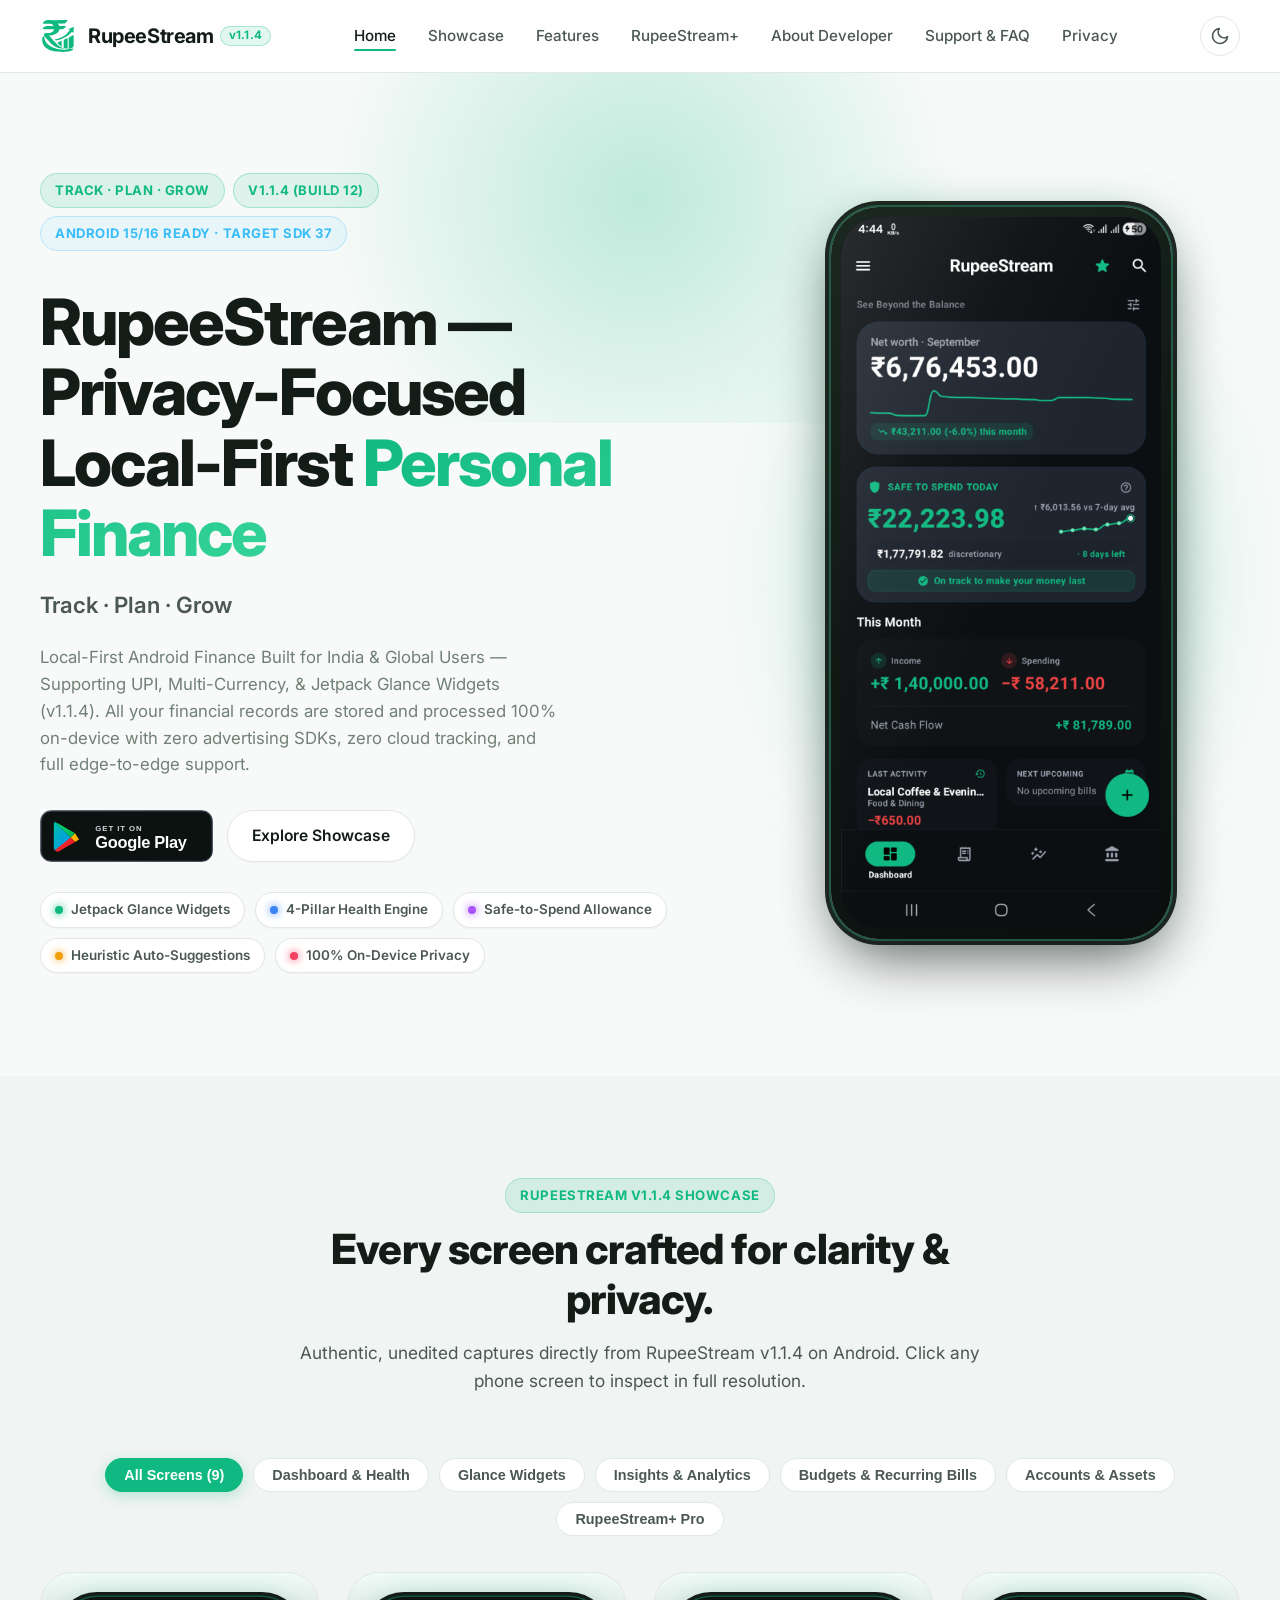
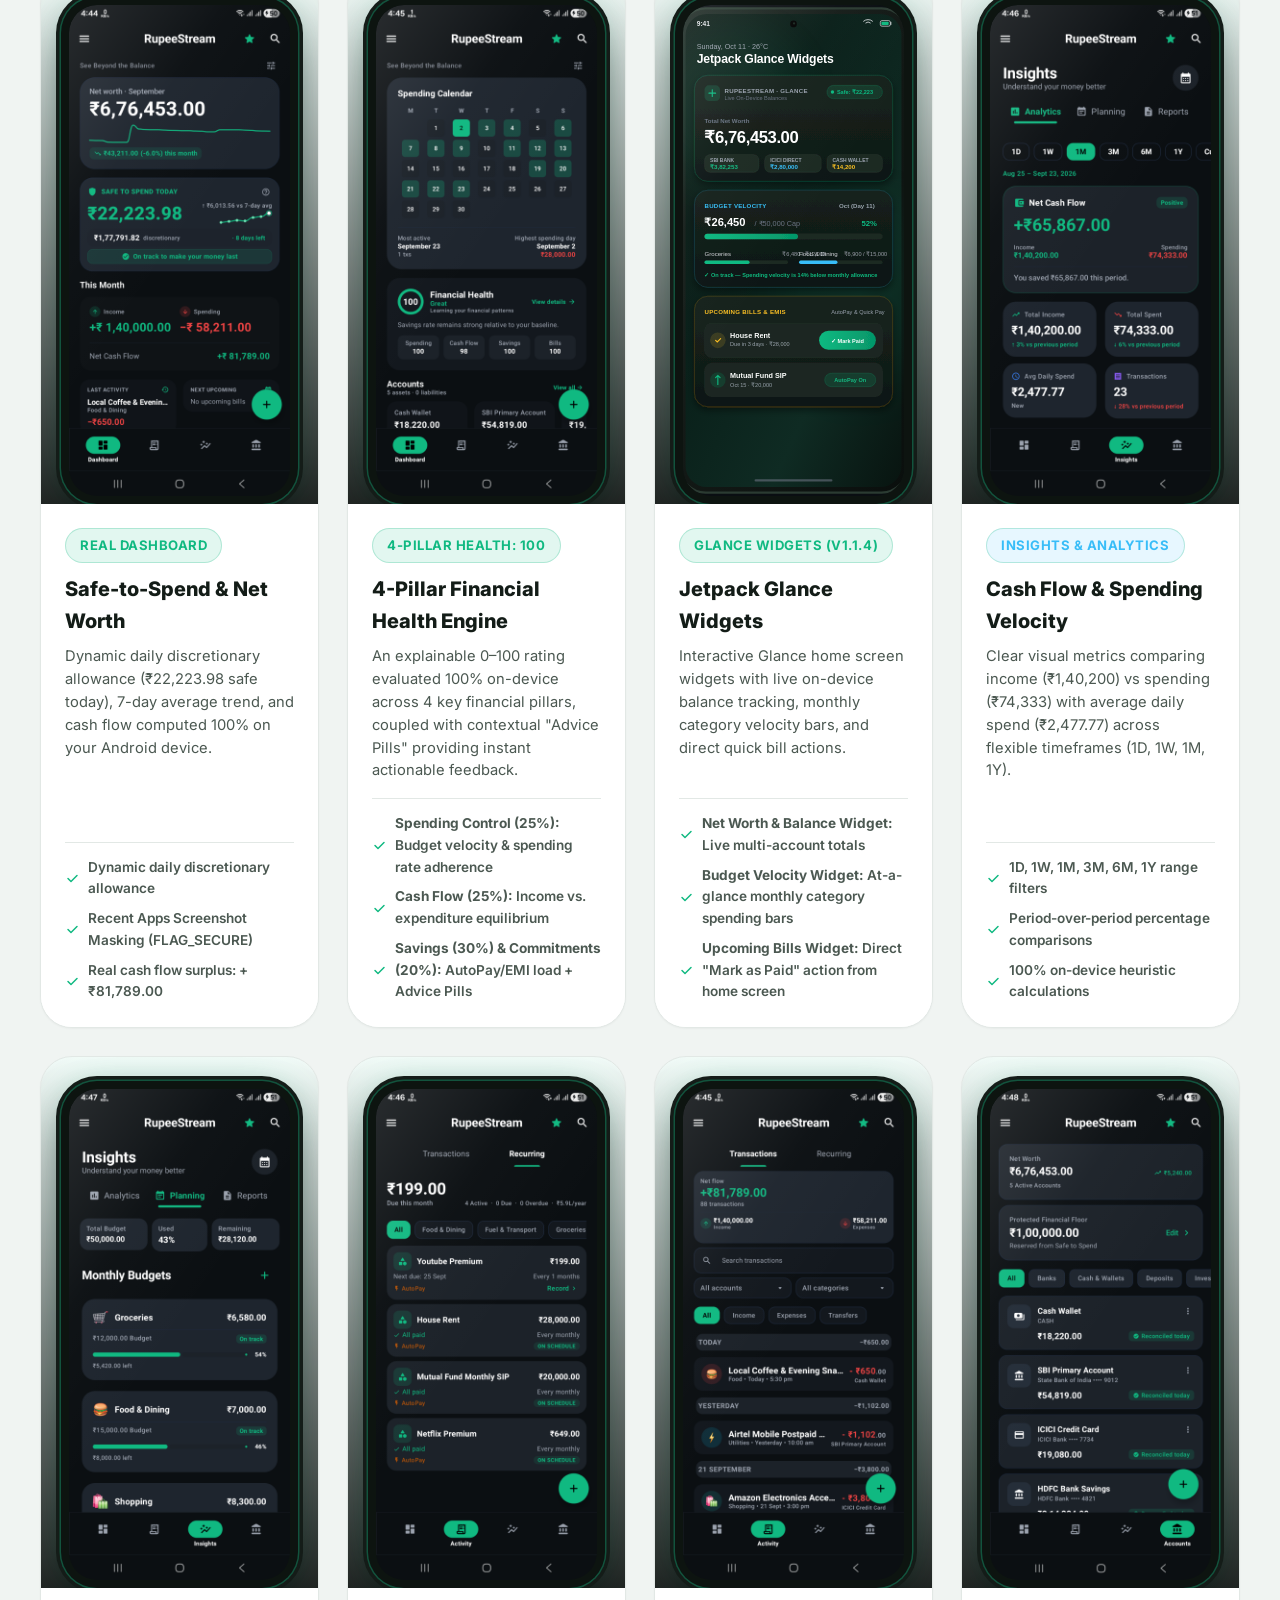
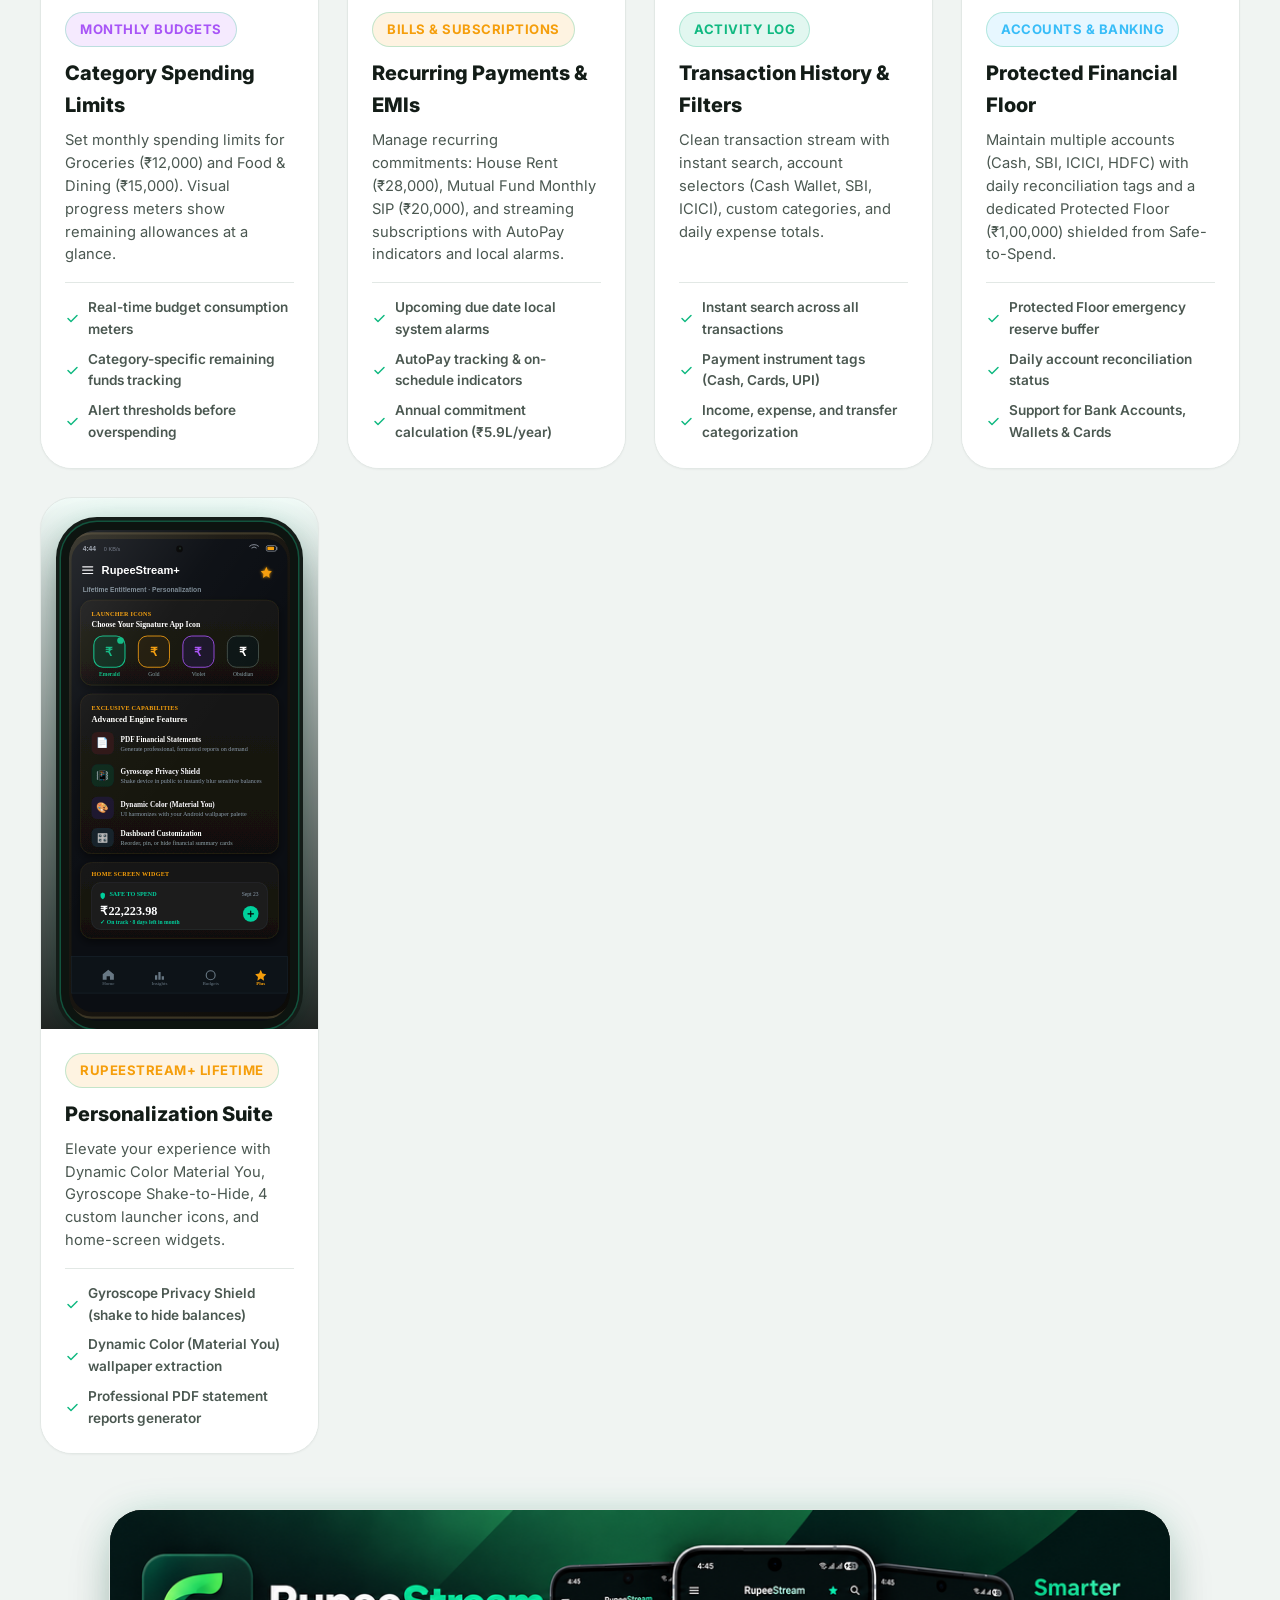
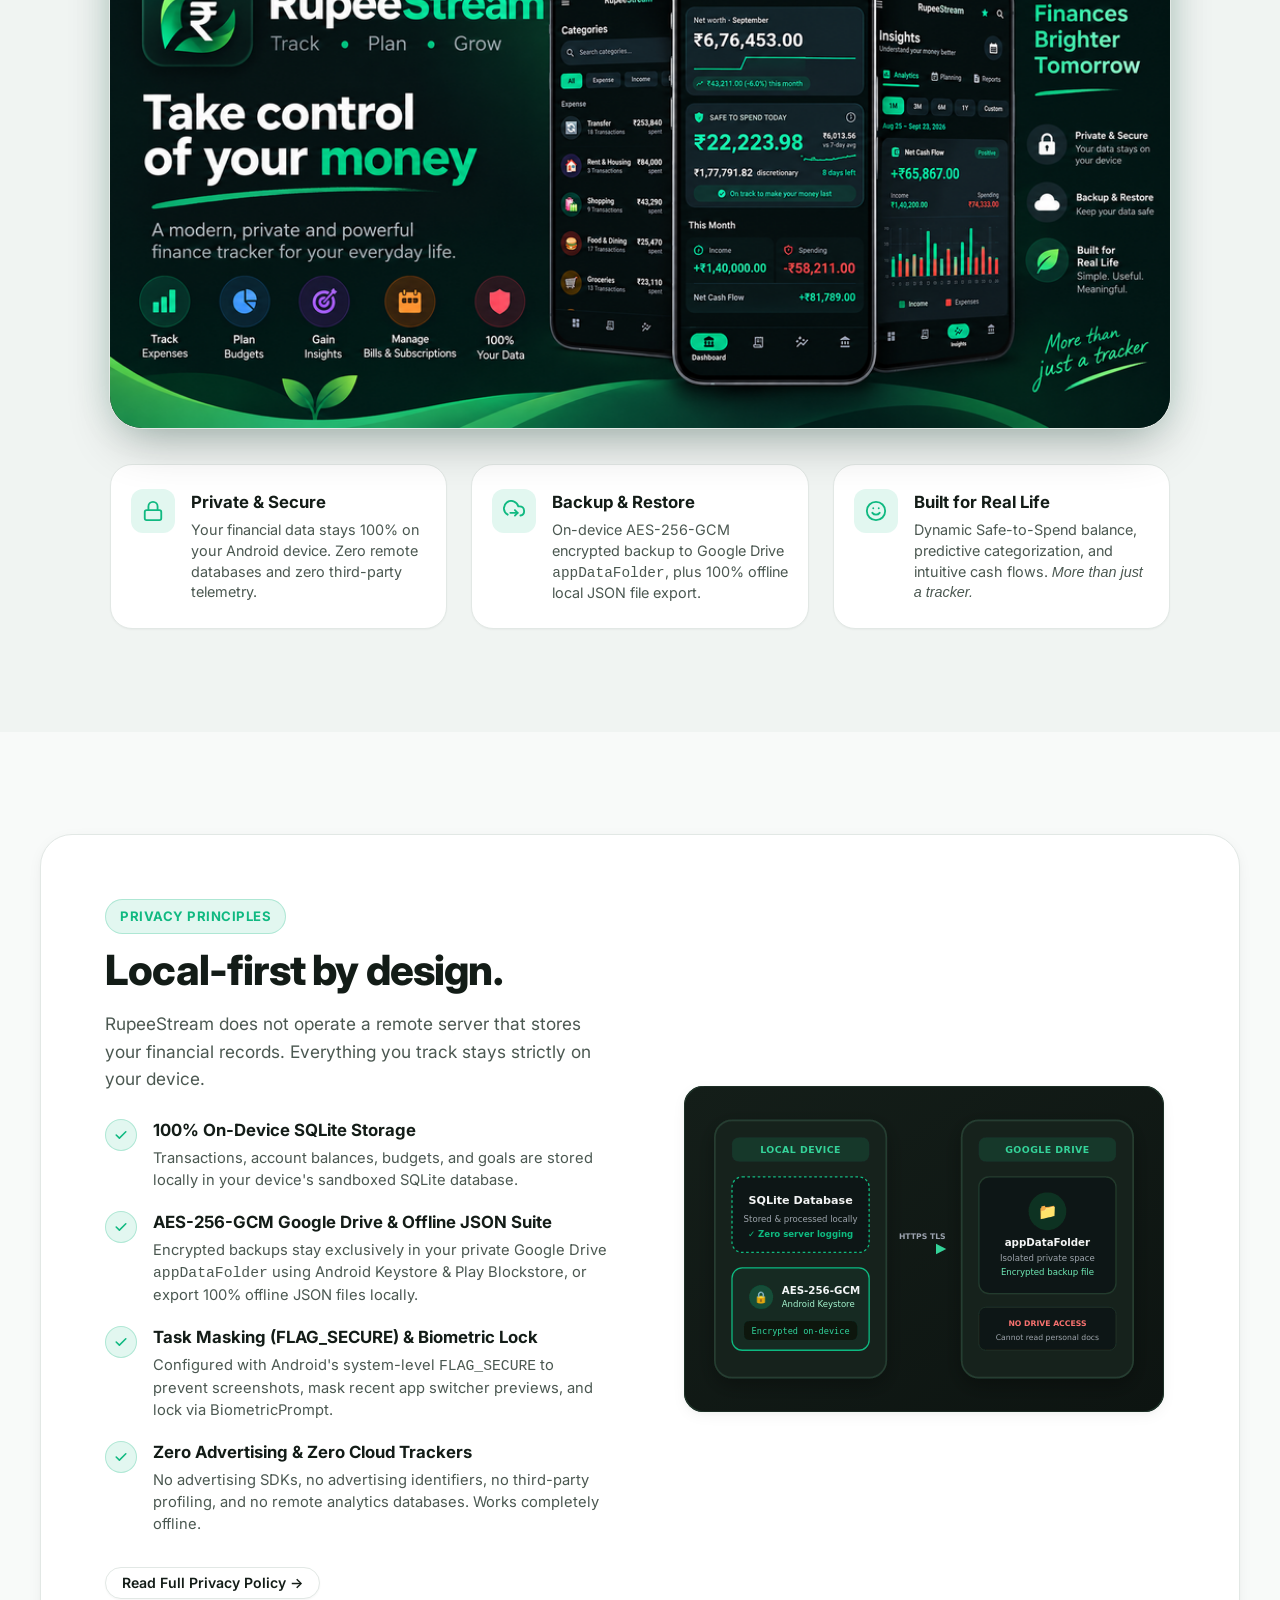
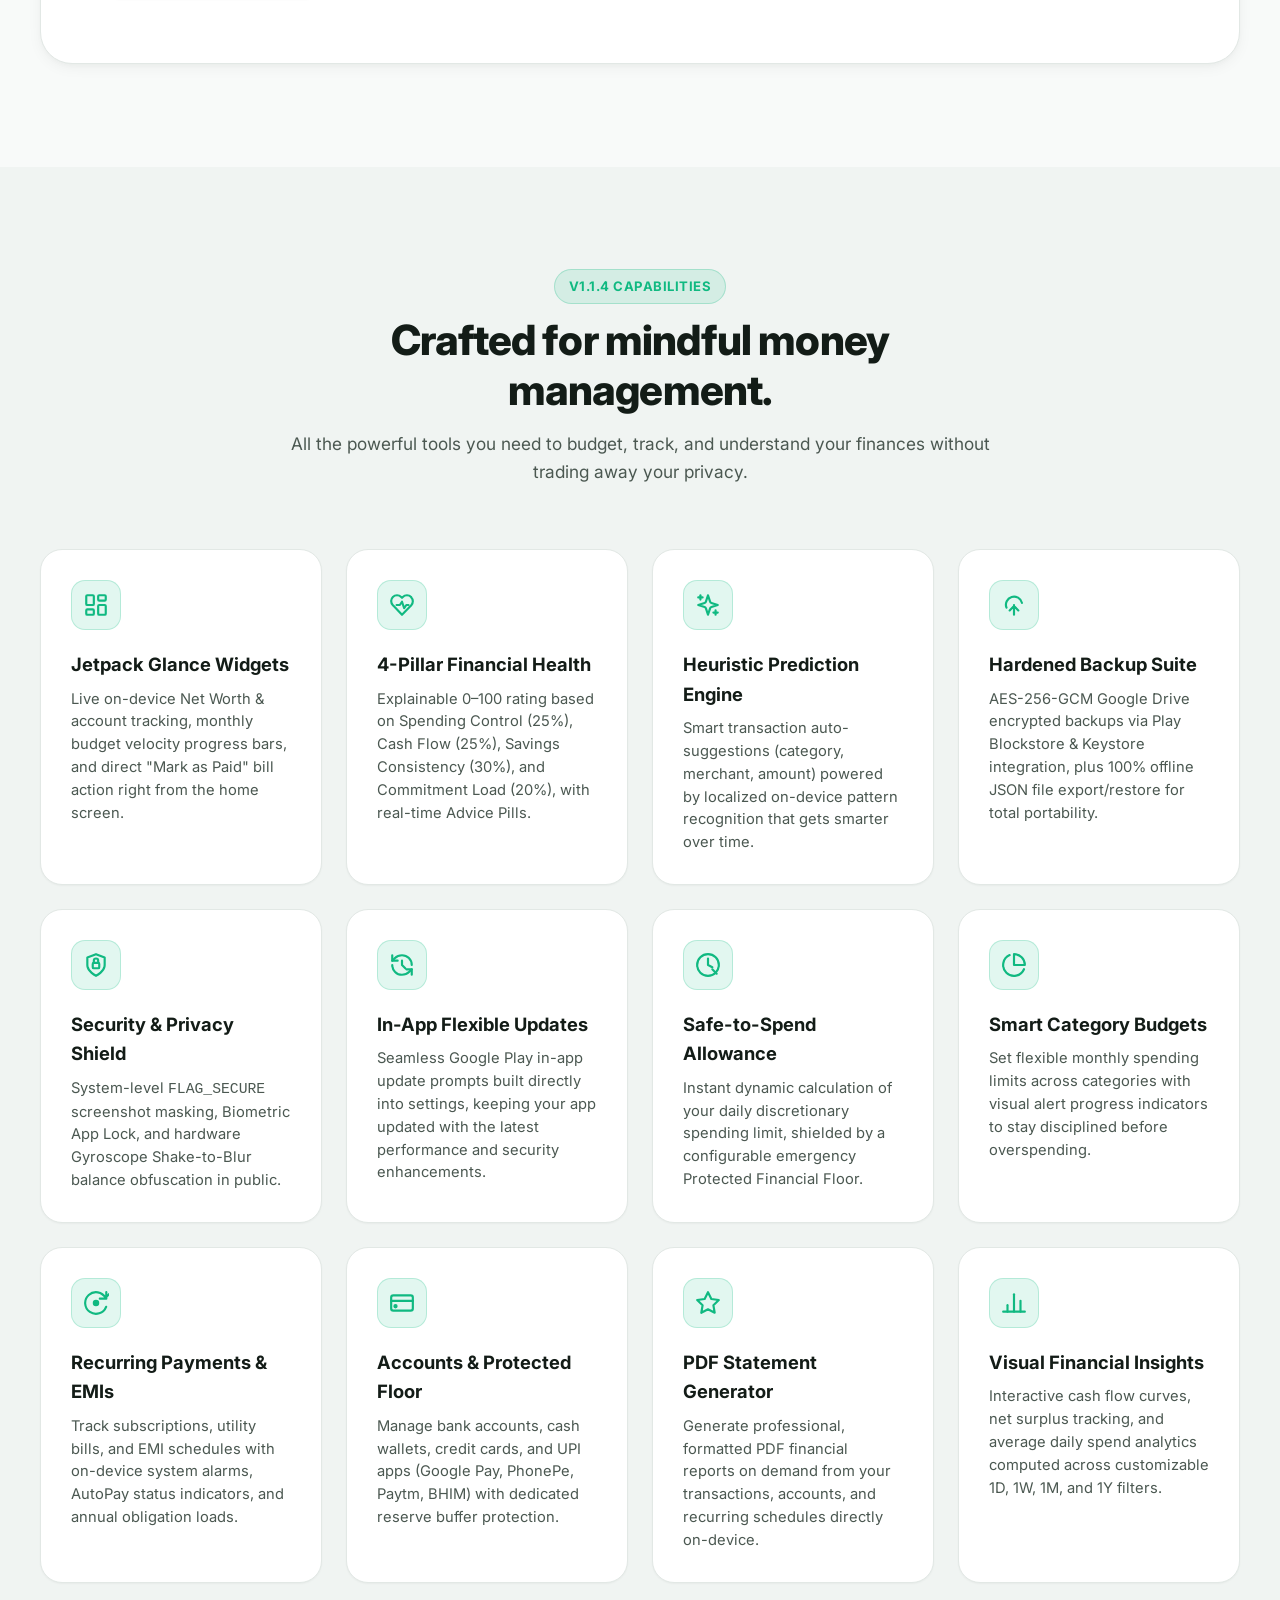
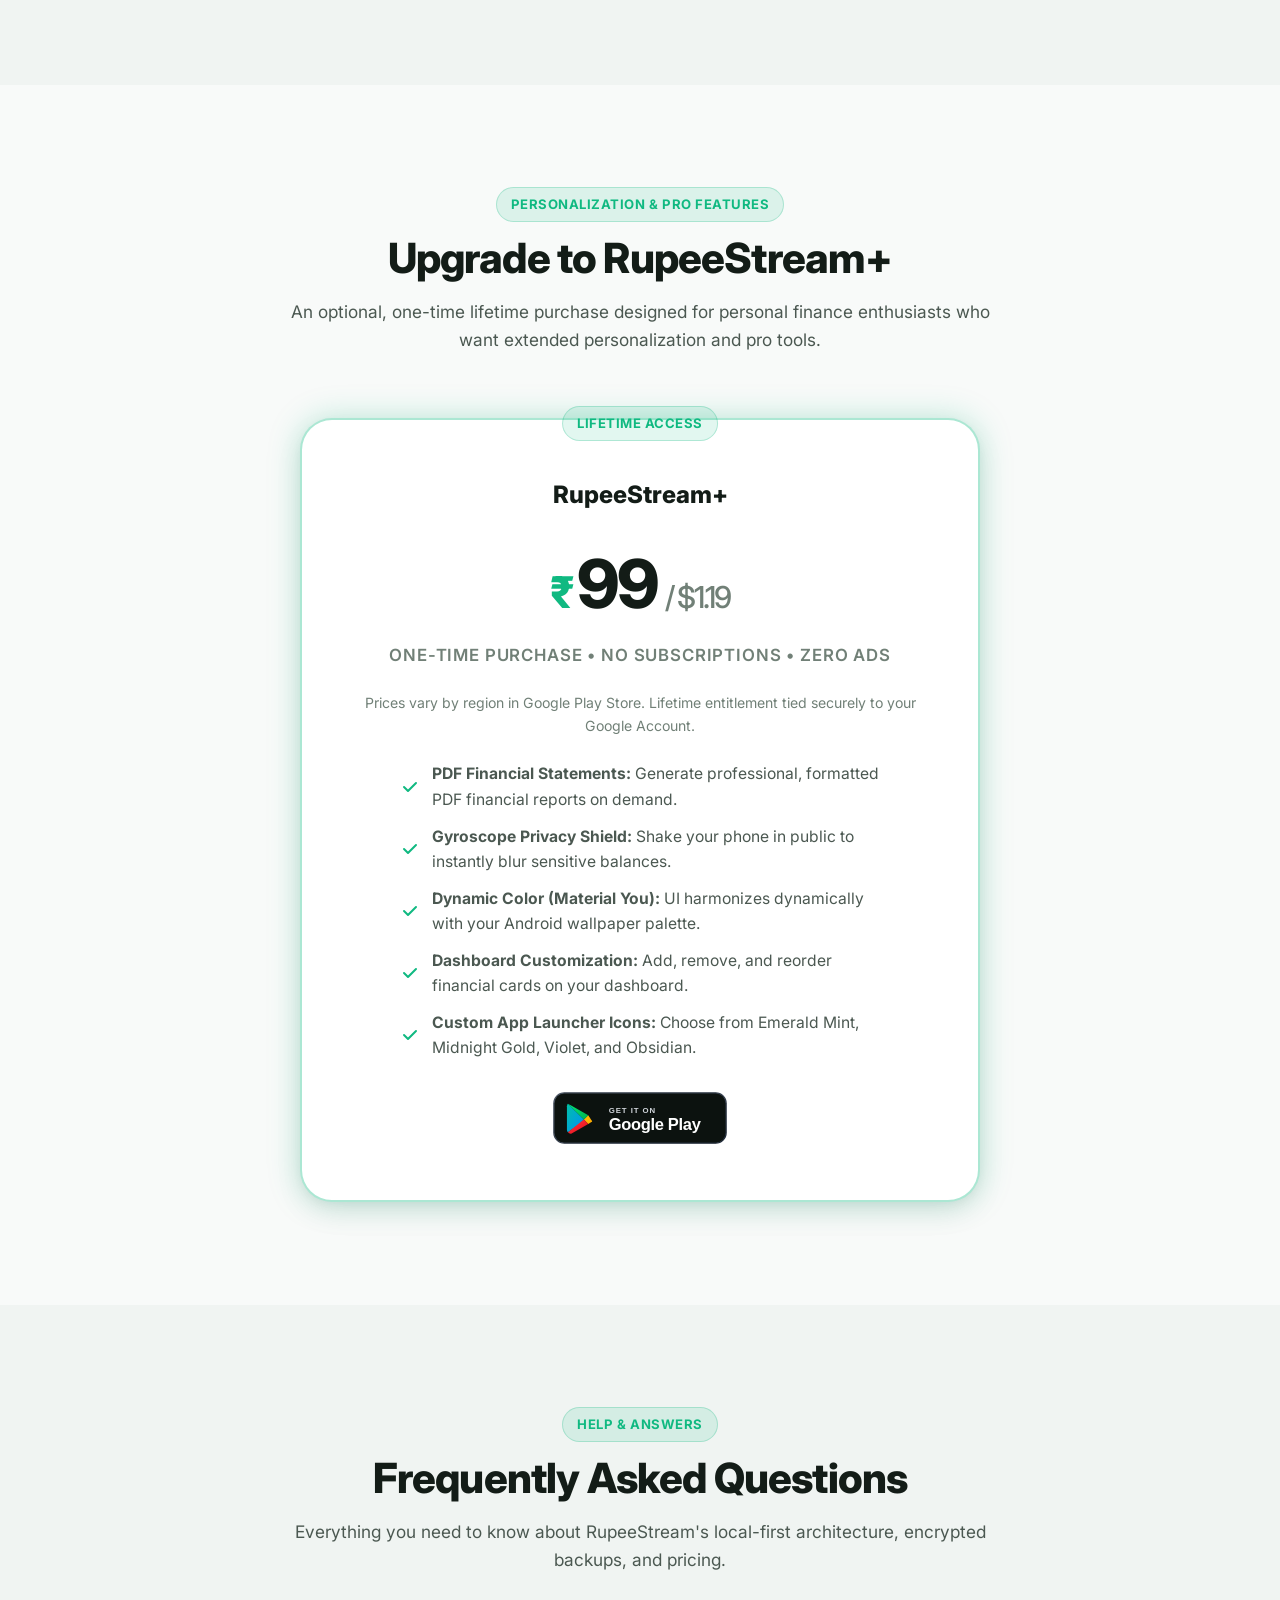
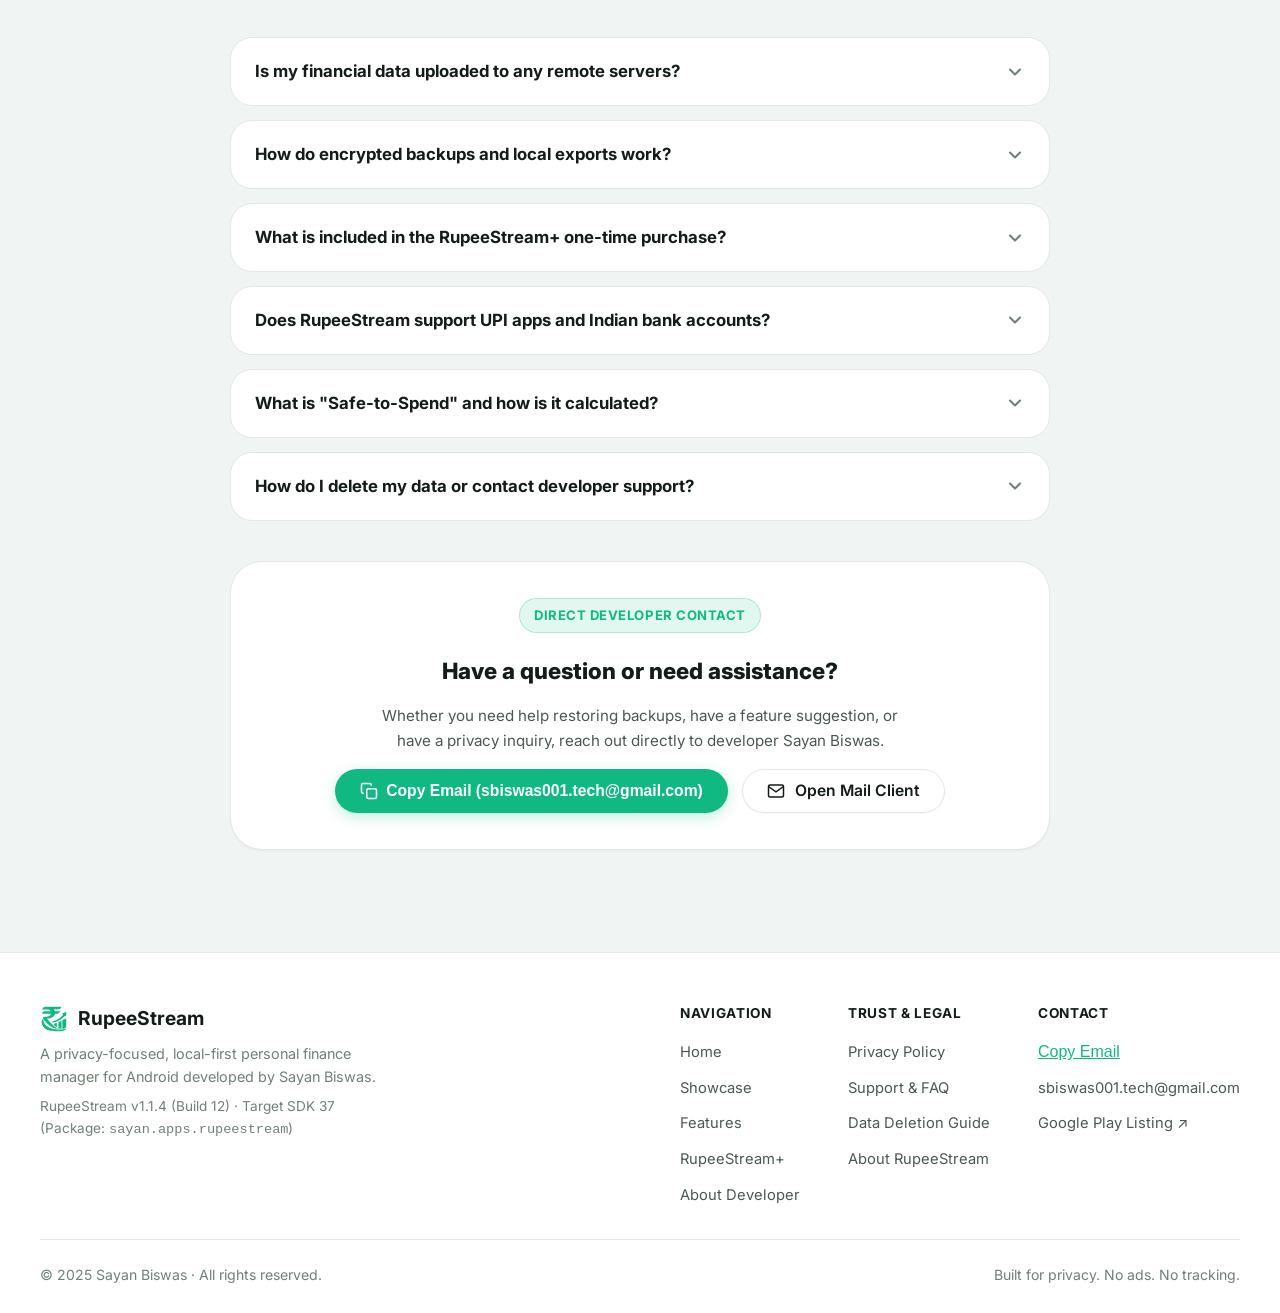
==== commit 884459e2: "Update RupeeStream Showcase website to v1.1.4 (Build 12, Target SDK 37)" ====
--- a/index.html
+++ b/index.html
@@ -3,14 +3,14 @@
 <head>
   <meta charset="UTF-8">
   <meta name="viewport" content="width=device-width, initial-scale=1.0">
-  <title>RupeeStream — Privacy-Focused Local-First Personal Finance</title>
-  <meta name="description" content="100% on-device financial tracking for Android. Zero ads, zero trackers, encrypted backups. Take control of your money with RupeeStream by Sayan Biswas.">
+  <title>RupeeStream v1.1.4 — Privacy-Focused Local-First Personal Finance</title>
+  <meta name="description" content="Local-first Android finance for India &amp; global users. Jetpack Glance widgets, explainable 4-pillar financial health engine, Safe-to-Spend, zero ads, zero trackers. RupeeStream v1.1.4 by Sayan Biswas.">
   <link rel="canonical" href="https://rupeestream.web.app/">
   
   <!-- Open Graph / Meta -->
   <meta property="og:type" content="website">
-  <meta property="og:title" content="RupeeStream — Privacy-Focused Local-First Personal Finance">
-  <meta property="og:description" content="100% on-device financial tracking for Android. Zero ads, zero trackers, encrypted backups.">
+  <meta property="og:title" content="RupeeStream v1.1.4 — Privacy-First Personal Finance for Android">
+  <meta property="og:description" content="Local-first Android finance with Jetpack Glance widgets, 4-pillar financial health score, and 100% on-device privacy. Zero ads, zero trackers, encrypted backups.">
   <meta property="og:image" content="https://rupeestream.web.app/assets/branding/feature-graphic.png">
   <meta property="og:image:width" content="1024">
   <meta property="og:image:height" content="500">
@@ -18,8 +18,8 @@
 
   <!-- Twitter Card -->
   <meta name="twitter:card" content="summary_large_image">
-  <meta name="twitter:title" content="RupeeStream — Privacy-Focused Local-First Personal Finance">
-  <meta name="twitter:description" content="100% on-device financial tracking for Android. Zero ads, zero trackers, encrypted backups.">
+  <meta name="twitter:title" content="RupeeStream v1.1.4 — Privacy-First Personal Finance for Android">
+  <meta name="twitter:description" content="Local-first Android finance with Jetpack Glance widgets, 4-pillar financial health score, and 100% on-device privacy. Zero ads, zero trackers, encrypted backups.">
   <meta name="twitter:image" content="https://rupeestream.web.app/assets/branding/feature-graphic.png">
   <meta name="theme-color" content="#10B981">
 
@@ -29,16 +29,16 @@
     "@context": "https://schema.org",
     "@type": "SoftwareApplication",
     "name": "RupeeStream",
-    "operatingSystem": "Android",
+    "operatingSystem": "Android 10.0 and up (API 29+)",
     "applicationCategory": "FinanceApplication",
     "offers": {
       "@type": "Offer",
       "price": "99",
       "priceCurrency": "INR"
     },
-    "description": "100% on-device financial tracking for Android. Zero ads, zero trackers, encrypted backups.",
+    "description": "100% on-device financial tracking for Android. Zero ads, zero trackers, Jetpack Glance widgets, 4-pillar financial health engine, encrypted backups.",
     "url": "https://rupeestream.web.app/",
-    "softwareVersion": "1.1.2",
+    "softwareVersion": "1.1.4",
     "author": {
       "@type": "Person",
       "name": "Sayan Biswas"
@@ -57,7 +57,7 @@
   <link rel="preconnect" href="https://fonts.googleapis.com">
   <link rel="preconnect" href="https://fonts.gstatic.com" crossorigin>
   <link href="https://fonts.googleapis.com/css2?family=Inter:wght@400;500;600;700;800&display=swap" rel="stylesheet">
-  <link rel="stylesheet" href="assets/css/style.css?v=20260923">
+  <link rel="stylesheet" href="assets/css/style.css?v=20261011">
 </head>
 <body>
 
@@ -66,7 +66,7 @@
     <div class="container nav-container">
       <a href="index.html" class="brand-link" aria-label="RupeeStream Home">
         <img src="assets/branding/logo.svg" alt="RupeeStream Logo" class="brand-logo" width="36" height="36">
-        <span class="brand-name">RupeeStream</span>
+        <span class="brand-name">RupeeStream <span class="nav-version-badge">v1.1.4</span></span>
       </a>
 
       <nav aria-label="Main Navigation">
@@ -98,16 +98,16 @@
       <div class="hero-glow-bg"></div>
       <div class="container hero-grid">
         <div class="hero-content">
-          <div style="display: flex; gap: 8px; flex-wrap: wrap;">
+          <div style="display: flex; gap: 8px; flex-wrap: wrap; margin-bottom: 16px;">
             <span class="badge-pill">Track · Plan · Grow</span>
-            <span class="badge-pill" style="background: rgba(16, 185, 129, 0.08); border-color: rgba(16, 185, 129, 0.25);">Local-First Android Finance</span>
-            <span class="badge-pill" style="background: rgba(56, 189, 248, 0.08); border-color: rgba(56, 189, 248, 0.25); color: #38bdf8;">Built for India &amp; Global Users — Supports UPI, INR &amp; Multi-Currency</span>
+            <span class="badge-pill" style="background: rgba(16, 185, 129, 0.1); border-color: rgba(16, 185, 129, 0.3); color: var(--primary);">v1.1.4 (Build 12)</span>
+            <span class="badge-pill" style="background: rgba(56, 189, 248, 0.08); border-color: rgba(56, 189, 248, 0.25); color: #38bdf8;">Android 15/16 Ready · Target SDK 37</span>
           </div>
           
-          <h1 class="hero-title">Take control of your <span>money.</span></h1>
-          <p class="hero-tagline">A modern, private and powerful finance tracker for your everyday life.</p>
+          <h1 class="hero-title">RupeeStream — Privacy-Focused Local-First <span>Personal Finance</span></h1>
+          <p class="hero-tagline">Track · Plan · Grow</p>
           <p class="hero-philosophy">
-            All your financial records are stored and processed directly on your Android device. No server-side database, zero advertising SDKs, and zero profiling.
+            Local-First Android Finance Built for India &amp; Global Users — Supporting UPI, Multi-Currency, &amp; Jetpack Glance Widgets (v1.1.4). All your financial records are stored and processed 100% on-device with zero advertising SDKs, zero cloud tracking, and full edge-to-edge support.
           </p>
           
           <div class="hero-actions">
@@ -118,27 +118,27 @@
             <a href="#showcase" class="btn btn-secondary">Explore Showcase</a>
           </div>
 
-          <!-- 5 Core Feature Chips -->
+          <!-- v1.1.4 Core Feature Chips -->
           <div class="hero-feature-pills">
             <span class="feature-pill-item" style="--pill-color: #10b981;">
               <span class="feature-pill-dot"></span>
-              Track Expenses
+              Jetpack Glance Widgets
             </span>
             <span class="feature-pill-item" style="--pill-color: #3b82f6;">
               <span class="feature-pill-dot"></span>
-              Plan Budgets
+              4-Pillar Health Engine
             </span>
             <span class="feature-pill-item" style="--pill-color: #a855f7;">
               <span class="feature-pill-dot"></span>
-              Gain Insights
+              Safe-to-Spend Allowance
             </span>
             <span class="feature-pill-item" style="--pill-color: #f59e0b;">
               <span class="feature-pill-dot"></span>
-              Manage Bills
+              Heuristic Auto-Suggestions
             </span>
             <span class="feature-pill-item" style="--pill-color: #f43f5e;">
               <span class="feature-pill-dot"></span>
-              100% Offline Capability
+              100% On-Device Privacy
             </span>
           </div>
         </div>
@@ -159,17 +159,18 @@
     <section class="section section-alt" id="showcase">
       <div class="container">
         <div class="section-header">
-          <span class="badge-pill">Real Android App Experience</span>
+          <span class="badge-pill">RupeeStream v1.1.4 Showcase</span>
           <h2 class="section-title">Every screen crafted for clarity &amp; privacy.</h2>
           <p class="section-subtitle">
-            Authentic, unedited captures directly from RupeeStream v1.1.2 on Android. Click any phone screen to inspect in full resolution.
+            Authentic, unedited captures directly from RupeeStream v1.1.4 on Android. Click any phone screen to inspect in full resolution.
           </p>
         </div>
 
         <!-- Interactive Category Filter Tabs -->
         <div class="showcase-filter-tabs" role="tablist" aria-label="Screenshot Categories">
-          <button type="button" class="showcase-tab-btn active" data-filter="all" role="tab">All Screens (8)</button>
+          <button type="button" class="showcase-tab-btn active" data-filter="all" role="tab">All Screens (9)</button>
           <button type="button" class="showcase-tab-btn" data-filter="dashboard" role="tab">Dashboard &amp; Health</button>
+          <button type="button" class="showcase-tab-btn" data-filter="widgets" role="tab">Glance Widgets</button>
           <button type="button" class="showcase-tab-btn" data-filter="insights" role="tab">Insights &amp; Analytics</button>
           <button type="button" class="showcase-tab-btn" data-filter="budgets" role="tab">Budgets &amp; Recurring Bills</button>
           <button type="button" class="showcase-tab-btn" data-filter="accounts" role="tab">Accounts &amp; Assets</button>
@@ -215,29 +216,62 @@
             <div class="showcase-img-container">
               <div class="device-frame">
                 <div class="device-screen">
-                  <img src="assets/screenshots/real/real-health-calendar.png" alt="RupeeStream Real Spending Calendar and 100/100 Financial Health Score" class="device-screen-img" data-caption="Spending Calendar &amp; Financial Health: 100/100 Score with Category Breakdowns" loading="lazy">
+                  <img src="assets/screenshots/real/real-health-calendar.png" alt="RupeeStream Real Spending Calendar and 100/100 Financial Health Score" class="device-screen-img" data-caption="Spending Calendar &amp; Financial Health: 100/100 Score with 4-Pillar Breakdown" loading="lazy">
                   <div class="device-glare"></div>
                 </div>
               </div>
             </div>
             <div class="showcase-card-body">
-              <span class="badge-pill showcase-card-tag" style="background: rgba(16, 185, 129, 0.12); color: var(--primary);">Financial Health: 100</span>
-              <h3 class="showcase-card-title">Spending Calendar &amp; Health</h3>
+              <span class="badge-pill showcase-card-tag" style="background: rgba(16, 185, 129, 0.12); color: var(--primary);">4-Pillar Health: 100</span>
+              <h3 class="showcase-card-title">4-Pillar Financial Health Engine</h3>
               <p class="showcase-card-desc">
-                Visual monthly calendar showing active transaction days, paired with an on-device 100/100 Financial Health rating evaluating savings and bills.
+                An explainable 0–100 rating evaluated 100% on-device across 4 key financial pillars, coupled with contextual "Advice Pills" providing instant actionable feedback.
               </p>
               <ul class="showcase-highlights">
                 <li>
                   <svg xmlns="http://www.w3.org/2000/svg" viewBox="0 0 20 20" fill="currentColor"><path fill-rule="evenodd" d="M16.707 5.293a1 1 0 010 1.414l-8 8a1 1 0 01-1.414 0l-4-4a1 1 0 011.414-1.414L8 12.586l7.293-7.293a1 1 0 011.414 0z" clip-rule="evenodd"/></svg>
-                  <span>100/100 Financial Health rating</span>
-                </li>
-                <li>
-                  <svg xmlns="http://www.w3.org/2000/svg" viewBox="0 0 20 20" fill="currentColor"><path fill-rule="evenodd" d="M16.707 5.293a1 1 0 010 1.414l-8 8a1 1 0 01-1.414 0l-4-4a1 1 0 011.414-1.414L8 12.586l7.293-7.293a1 1 0 011.414 0z" clip-rule="evenodd"/></svg>
-                  <span>Interactive day-by-day spending calendar</span>
-                </li>
-                <li>
-                  <svg xmlns="http://www.w3.org/2000/svg" viewBox="0 0 20 20" fill="currentColor"><path fill-rule="evenodd" d="M16.707 5.293a1 1 0 010 1.414l-8 8a1 1 0 01-1.414 0l-4-4a1 1 0 011.414-1.414L8 12.586l7.293-7.293a1 1 0 011.414 0z" clip-rule="evenodd"/></svg>
-                  <span>Multi-account unified balance overview</span>
+                  <span><strong>Spending Control (25%):</strong> Budget velocity &amp; spending rate adherence</span>
+                </li>
+                <li>
+                  <svg xmlns="http://www.w3.org/2000/svg" viewBox="0 0 20 20" fill="currentColor"><path fill-rule="evenodd" d="M16.707 5.293a1 1 0 010 1.414l-8 8a1 1 0 01-1.414 0l-4-4a1 1 0 011.414-1.414L8 12.586l7.293-7.293a1 1 0 011.414 0z" clip-rule="evenodd"/></svg>
+                  <span><strong>Cash Flow (25%):</strong> Income vs. expenditure equilibrium</span>
+                </li>
+                <li>
+                  <svg xmlns="http://www.w3.org/2000/svg" viewBox="0 0 20 20" fill="currentColor"><path fill-rule="evenodd" d="M16.707 5.293a1 1 0 010 1.414l-8 8a1 1 0 01-1.414 0l-4-4a1 1 0 011.414-1.414L8 12.586l7.293-7.293a1 1 0 011.414 0z" clip-rule="evenodd"/></svg>
+                  <span><strong>Savings (30%) &amp; Commitments (20%):</strong> AutoPay/EMI load + Advice Pills</span>
+                </li>
+              </ul>
+            </div>
+          </article>
+
+          <!-- 3. Jetpack Glance Home Screen Widgets (v1.1.4 Feature) -->
+          <article class="showcase-card" data-category="widgets dashboard">
+            <div class="showcase-img-container">
+              <div class="device-frame">
+                <div class="device-screen">
+                  <img src="assets/screenshots/mockup-widgets.svg" alt="RupeeStream Jetpack Glance Home Screen Widgets — Net Worth &amp; Balances, Budget Velocity, and Quick Pay" class="device-screen-img" data-caption="Jetpack Glance Widgets: Net Worth Tracking, Budget Velocity &amp; Quick 'Mark as Paid' Bill Actions" loading="lazy">
+                  <div class="device-glare"></div>
+                </div>
+              </div>
+            </div>
+            <div class="showcase-card-body">
+              <span class="badge-pill showcase-card-tag" style="background: rgba(16, 185, 129, 0.12); color: var(--primary);">Glance Widgets (v1.1.4)</span>
+              <h3 class="showcase-card-title">Jetpack Glance Widgets</h3>
+              <p class="showcase-card-desc">
+                Interactive Glance home screen widgets with live on-device balance tracking, monthly category velocity bars, and direct quick bill actions.
+              </p>
+              <ul class="showcase-highlights">
+                <li>
+                  <svg xmlns="http://www.w3.org/2000/svg" viewBox="0 0 20 20" fill="currentColor"><path fill-rule="evenodd" d="M16.707 5.293a1 1 0 010 1.414l-8 8a1 1 0 01-1.414 0l-4-4a1 1 0 011.414-1.414L8 12.586l7.293-7.293a1 1 0 011.414 0z" clip-rule="evenodd"/></svg>
+                  <span><strong>Net Worth &amp; Balance Widget:</strong> Live multi-account totals</span>
+                </li>
+                <li>
+                  <svg xmlns="http://www.w3.org/2000/svg" viewBox="0 0 20 20" fill="currentColor"><path fill-rule="evenodd" d="M16.707 5.293a1 1 0 010 1.414l-8 8a1 1 0 01-1.414 0l-4-4a1 1 0 011.414-1.414L8 12.586l7.293-7.293a1 1 0 011.414 0z" clip-rule="evenodd"/></svg>
+                  <span><strong>Budget Velocity Widget:</strong> At-a-glance monthly category spending bars</span>
+                </li>
+                <li>
+                  <svg xmlns="http://www.w3.org/2000/svg" viewBox="0 0 20 20" fill="currentColor"><path fill-rule="evenodd" d="M16.707 5.293a1 1 0 010 1.414l-8 8a1 1 0 01-1.414 0l-4-4a1 1 0 011.414-1.414L8 12.586l7.293-7.293a1 1 0 011.414 0z" clip-rule="evenodd"/></svg>
+                  <span><strong>Upcoming Bills Widget:</strong> Direct "Mark as Paid" action from home screen</span>
                 </li>
               </ul>
             </div>
@@ -513,8 +547,8 @@
                     <svg xmlns="http://www.w3.org/2000/svg" viewBox="0 0 20 20" fill="currentColor"><path fill-rule="evenodd" d="M16.707 5.293a1 1 0 010 1.414l-8 8a1 1 0 01-1.414 0l-4-4a1 1 0 011.414-1.414L8 12.586l7.293-7.293a1 1 0 011.414 0z" clip-rule="evenodd"/></svg>
                   </span>
                   <div class="privacy-point-text">
-                    <h4>AES-256 Google Drive &amp; Offline JSON Export</h4>
-                    <p>Encrypted backups stay exclusively in your private Google Drive <code>appDataFolder</code>, or export raw JSON files locally without any Google account.</p>
+                    <h4>AES-256-GCM Google Drive &amp; Offline JSON Suite</h4>
+                    <p>Encrypted backups stay exclusively in your private Google Drive <code>appDataFolder</code> using Android Keystore &amp; Play Blockstore, or export 100% offline JSON files locally.</p>
                   </div>
                 </li>
 
@@ -523,8 +557,8 @@
                     <svg xmlns="http://www.w3.org/2000/svg" viewBox="0 0 20 20" fill="currentColor"><path fill-rule="evenodd" d="M16.707 5.293a1 1 0 010 1.414l-8 8a1 1 0 01-1.414 0l-4-4a1 1 0 011.414-1.414L8 12.586l7.293-7.293a1 1 0 011.414 0z" clip-rule="evenodd"/></svg>
                   </span>
                   <div class="privacy-point-text">
-                    <h4>Recent Apps Protection (FLAG_SECURE)</h4>
-                    <p>Configured with Android's system-level <code>FLAG_SECURE</code> to prevent screenshots and hide balance previews in the recent apps switcher.</p>
+                    <h4>Task Masking (FLAG_SECURE) &amp; Biometric Lock</h4>
+                    <p>Configured with Android's system-level <code>FLAG_SECURE</code> to prevent screenshots, mask recent app switcher previews, and lock via BiometricPrompt.</p>
                   </div>
                 </li>
 
@@ -533,8 +567,8 @@
                     <svg xmlns="http://www.w3.org/2000/svg" viewBox="0 0 20 20" fill="currentColor"><path fill-rule="evenodd" d="M16.707 5.293a1 1 0 010 1.414l-8 8a1 1 0 01-1.414 0l-4-4a1 1 0 011.414-1.414L8 12.586l7.293-7.293a1 1 0 011.414 0z" clip-rule="evenodd"/></svg>
                   </span>
                   <div class="privacy-point-text">
-                    <h4>Zero Advertising &amp; Zero Trackers</h4>
-                    <p>No advertising SDKs, no advertising identifiers, no third-party profiling, and no data brokers. Works completely offline.</p>
+                    <h4>Zero Advertising &amp; Zero Cloud Trackers</h4>
+                    <p>No advertising SDKs, no advertising identifiers, no third-party profiling, and no remote analytics databases. Works completely offline.</p>
                   </div>
                 </li>
               </ul>
@@ -556,7 +590,7 @@
     <section class="section section-alt" id="features">
       <div class="container">
         <div class="section-header">
-          <span class="badge-pill">Capabilities</span>
+          <span class="badge-pill">v1.1.4 Capabilities</span>
           <h2 class="section-title">Crafted for mindful money management.</h2>
           <p class="section-subtitle">
             All the powerful tools you need to budget, track, and understand your finances without trading away your privacy.
@@ -564,112 +598,112 @@
         </div>
 
         <div class="features-grid">
-          <!-- 1. Transactions -->
-          <article class="feature-card">
-            <div class="feature-icon-wrapper">
-              <img src="assets/icons/transactions.svg" alt="" width="24" height="24">
-            </div>
-            <h3 class="feature-title">Transaction Tracking</h3>
-            <p class="feature-desc">Record income and expenses seamlessly with rich descriptions, categories, payment instruments, and transaction attachments.</p>
-          </article>
-
-          <!-- 2. Accounts -->
+          <!-- 1. Home Screen Widgets -->
+          <article class="feature-card">
+            <div class="feature-icon-wrapper">
+              <img src="assets/icons/widgets.svg" alt="" width="24" height="24">
+            </div>
+            <h3 class="feature-title">Jetpack Glance Widgets</h3>
+            <p class="feature-desc">Live on-device Net Worth &amp; account tracking, monthly budget velocity progress bars, and direct "Mark as Paid" bill action right from the home screen.</p>
+          </article>
+
+          <!-- 2. Explainable Financial Health -->
+          <article class="feature-card">
+            <div class="feature-icon-wrapper">
+              <img src="assets/icons/health.svg" alt="" width="24" height="24">
+            </div>
+            <h3 class="feature-title">4-Pillar Financial Health</h3>
+            <p class="feature-desc">Explainable 0–100 rating based on Spending Control (25%), Cash Flow (25%), Savings Consistency (30%), and Commitment Load (20%), with real-time Advice Pills.</p>
+          </article>
+
+          <!-- 3. Prediction Engine -->
+          <article class="feature-card">
+            <div class="feature-icon-wrapper">
+              <img src="assets/icons/prediction.svg" alt="" width="24" height="24">
+            </div>
+            <h3 class="feature-title">Heuristic Prediction Engine</h3>
+            <p class="feature-desc">Smart transaction auto-suggestions (category, merchant, amount) powered by localized on-device pattern recognition that gets smarter over time.</p>
+          </article>
+
+          <!-- 4. Encrypted Drive & Local JSON -->
+          <article class="feature-card">
+            <div class="feature-icon-wrapper">
+              <img src="assets/icons/backup.svg" alt="" width="24" height="24">
+            </div>
+            <h3 class="feature-title">Hardened Backup Suite</h3>
+            <p class="feature-desc">AES-256-GCM Google Drive encrypted backups via Play Blockstore &amp; Keystore integration, plus 100% offline JSON file export/restore for total portability.</p>
+          </article>
+
+          <!-- 5. Security & Privacy Shield -->
+          <article class="feature-card">
+            <div class="feature-icon-wrapper">
+              <img src="assets/icons/security.svg" alt="" width="24" height="24">
+            </div>
+            <h3 class="feature-title">Security &amp; Privacy Shield</h3>
+            <p class="feature-desc">System-level <code>FLAG_SECURE</code> screenshot masking, Biometric App Lock, and hardware Gyroscope Shake-to-Blur balance obfuscation in public.</p>
+          </article>
+
+          <!-- 6. In-App Flexible Updates -->
+          <article class="feature-card">
+            <div class="feature-icon-wrapper">
+              <img src="assets/icons/updates.svg" alt="" width="24" height="24">
+            </div>
+            <h3 class="feature-title">In-App Flexible Updates</h3>
+            <p class="feature-desc">Seamless Google Play in-app update prompts built directly into settings, keeping your app updated with the latest performance and security enhancements.</p>
+          </article>
+
+          <!-- 7. Safe-to-Spend -->
+          <article class="feature-card">
+            <div class="feature-icon-wrapper">
+              <img src="assets/icons/safe-to-spend.svg" alt="" width="24" height="24">
+            </div>
+            <h3 class="feature-title">Safe-to-Spend Allowance</h3>
+            <p class="feature-desc">Instant dynamic calculation of your daily discretionary spending limit, shielded by a configurable emergency Protected Financial Floor.</p>
+          </article>
+
+          <!-- 8. Budgets -->
+          <article class="feature-card">
+            <div class="feature-icon-wrapper">
+              <img src="assets/icons/budgets.svg" alt="" width="24" height="24">
+            </div>
+            <h3 class="feature-title">Smart Category Budgets</h3>
+            <p class="feature-desc">Set flexible monthly spending limits across categories with visual alert progress indicators to stay disciplined before overspending.</p>
+          </article>
+
+          <!-- 9. Recurring Payments -->
+          <article class="feature-card">
+            <div class="feature-icon-wrapper">
+              <img src="assets/icons/recurring.svg" alt="" width="24" height="24">
+            </div>
+            <h3 class="feature-title">Recurring Payments &amp; EMIs</h3>
+            <p class="feature-desc">Track subscriptions, utility bills, and EMI schedules with on-device system alarms, AutoPay status indicators, and annual obligation loads.</p>
+          </article>
+
+          <!-- 10. Accounts Management -->
           <article class="feature-card">
             <div class="feature-icon-wrapper">
               <img src="assets/icons/accounts.svg" alt="" width="24" height="24">
             </div>
-            <h3 class="feature-title">Accounts Management</h3>
-            <p class="feature-desc">Manage bank accounts, cash wallets, credit cards, and UPI apps (Google Pay, PhonePe, Paytm, BHIM) in one unified overview.</p>
-          </article>
-
-          <!-- 3. Safe-to-Spend -->
-          <article class="feature-card">
-            <div class="feature-icon-wrapper">
-              <img src="assets/icons/safe-to-spend.svg" alt="" width="24" height="24">
-            </div>
-            <h3 class="feature-title">Safe-to-Spend</h3>
-            <p class="feature-desc">Instant dynamic calculation of how much discretionary money you can safely spend today without falling short on upcoming bills.</p>
-          </article>
-
-          <!-- 4. Budgets -->
-          <article class="feature-card">
-            <div class="feature-icon-wrapper">
-              <img src="assets/icons/budgets.svg" alt="" width="24" height="24">
-            </div>
-            <h3 class="feature-title">Smart Budgets</h3>
-            <p class="feature-desc">Set flexible monthly spending limits across categories with visual alert progress indicators to stay disciplined before overspending.</p>
-          </article>
-
-          <!-- 5. Recurring Payments -->
-          <article class="feature-card">
-            <div class="feature-icon-wrapper">
-              <img src="assets/icons/recurring.svg" alt="" width="24" height="24">
-            </div>
-            <h3 class="feature-title">Recurring Payments &amp; Bills</h3>
-            <p class="feature-desc">Stay on top of recurring subscriptions, utility bills, and EMI schedules with reliable on-device system alarms.</p>
-          </article>
-
-          <!-- 6. Goals -->
-          <article class="feature-card">
-            <div class="feature-icon-wrapper">
-              <img src="assets/icons/goals.svg" alt="" width="24" height="24">
-            </div>
-            <h3 class="feature-title">Financial Goals</h3>
-            <p class="feature-desc">Define savings targets, track milestone contributions, and monitor your progress toward long-term life aspirations.</p>
-          </article>
-
-          <!-- 7. Financial Insights -->
+            <h3 class="feature-title">Accounts &amp; Protected Floor</h3>
+            <p class="feature-desc">Manage bank accounts, cash wallets, credit cards, and UPI apps (Google Pay, PhonePe, Paytm, BHIM) with dedicated reserve buffer protection.</p>
+          </article>
+
+          <!-- 11. PDF Statements -->
+          <article class="feature-card">
+            <div class="feature-icon-wrapper">
+              <img src="assets/icons/premium.svg" alt="" width="24" height="24">
+            </div>
+            <h3 class="feature-title">PDF Statement Generator</h3>
+            <p class="feature-desc">Generate professional, formatted PDF financial reports on demand from your transactions, accounts, and recurring schedules directly on-device.</p>
+          </article>
+
+          <!-- 12. Financial Insights & Analytics -->
           <article class="feature-card">
             <div class="feature-icon-wrapper">
               <img src="assets/icons/insights.svg" alt="" width="24" height="24">
             </div>
-            <h3 class="feature-title">Financial Insights</h3>
-            <p class="feature-desc">Understand spending habits and cash flow trends through intuitive visual breakdowns computed locally on your phone.</p>
-          </article>
-
-          <!-- 8. Financial Health -->
-          <article class="feature-card">
-            <div class="feature-icon-wrapper">
-              <img src="assets/icons/health.svg" alt="" width="24" height="24">
-            </div>
-            <h3 class="feature-title">Financial Health Assessment</h3>
-            <p class="feature-desc">Get an on-device score evaluating savings consistency, debt ratios, and budget adherence with actionable tips.</p>
-          </article>
-
-          <!-- 9. PDF Statements (From Codebase) -->
-          <article class="feature-card">
-            <div class="feature-icon-wrapper">
-              <img src="assets/icons/premium.svg" alt="" width="24" height="24">
-            </div>
-            <h3 class="feature-title">PDF Statement Generator</h3>
-            <p class="feature-desc">Generate professional, formatted PDF financial reports on demand from your transactions, accounts, and recurring schedules.</p>
-          </article>
-
-          <!-- 10. Gyroscope Privacy Shield (From Codebase) -->
-          <article class="feature-card">
-            <div class="feature-icon-wrapper">
-              <img src="assets/icons/security.svg" alt="" width="24" height="24">
-            </div>
-            <h3 class="feature-title">Gyroscope Privacy Shield</h3>
-            <p class="feature-desc">Shake your Android device in public to instantly blur sensitive balances and transactions via hardware gyroscope sensors.</p>
-          </article>
-
-          <!-- 11. Offline File Backup & Google Drive -->
-          <article class="feature-card">
-            <div class="feature-icon-wrapper">
-              <img src="assets/icons/backup.svg" alt="" width="24" height="24">
-            </div>
-            <h3 class="feature-title">Encrypted Drive &amp; Local JSON</h3>
-            <p class="feature-desc">Choose between AES-256 Google Drive backups or 100% offline manual JSON file export and restore without cloud dependencies.</p>
-          </article>
-
-          <!-- 12. App Lock, Biometrics & FLAG_SECURE -->
-          <article class="feature-card">
-            <div class="feature-icon-wrapper">
-              <img src="assets/icons/widgets.svg" alt="" width="24" height="24">
-            </div>
-            <h3 class="feature-title">Biometrics &amp; App Widgets</h3>
-            <p class="feature-desc">Protect your data with Android BiometricPrompt and FLAG_SECURE, and glance at your Safe-to-Spend balance from home-screen widgets.</p>
+            <h3 class="feature-title">Visual Financial Insights</h3>
+            <p class="feature-desc">Interactive cash flow curves, net surplus tracking, and average daily spend analytics computed across customizable 1D, 1W, 1M, and 1Y filters.</p>
           </article>
         </div>
       </div>
@@ -881,7 +915,7 @@
             A privacy-focused, local-first personal finance manager for Android developed by Sayan Biswas.
           </p>
           <p style="font-size: 0.85rem; color: var(--text-muted); margin-top: 8px;">
-            RupeeStream v1.1.2 (Package: <code>sayan.apps.rupeestream</code>)
+            RupeeStream v1.1.4 (Build 12) · Target SDK 37 (Package: <code>sayan.apps.rupeestream</code>)
           </p>
         </div>
 
--- a/assets/css/style.css
+++ b/assets/css/style.css
@@ -219,6 +219,20 @@
   display: flex;
   align-items: center;
   gap: 6px;
+}
+
+.nav-version-badge {
+  display: inline-flex;
+  align-items: center;
+  font-size: 0.72rem;
+  font-weight: 700;
+  padding: 2px 8px;
+  border-radius: 9999px;
+  background: rgba(16, 185, 129, 0.12);
+  color: var(--primary);
+  border: 1px solid rgba(16, 185, 129, 0.28);
+  letter-spacing: 0.02em;
+  line-height: 1.2;
 }
 
 .nav-links {
